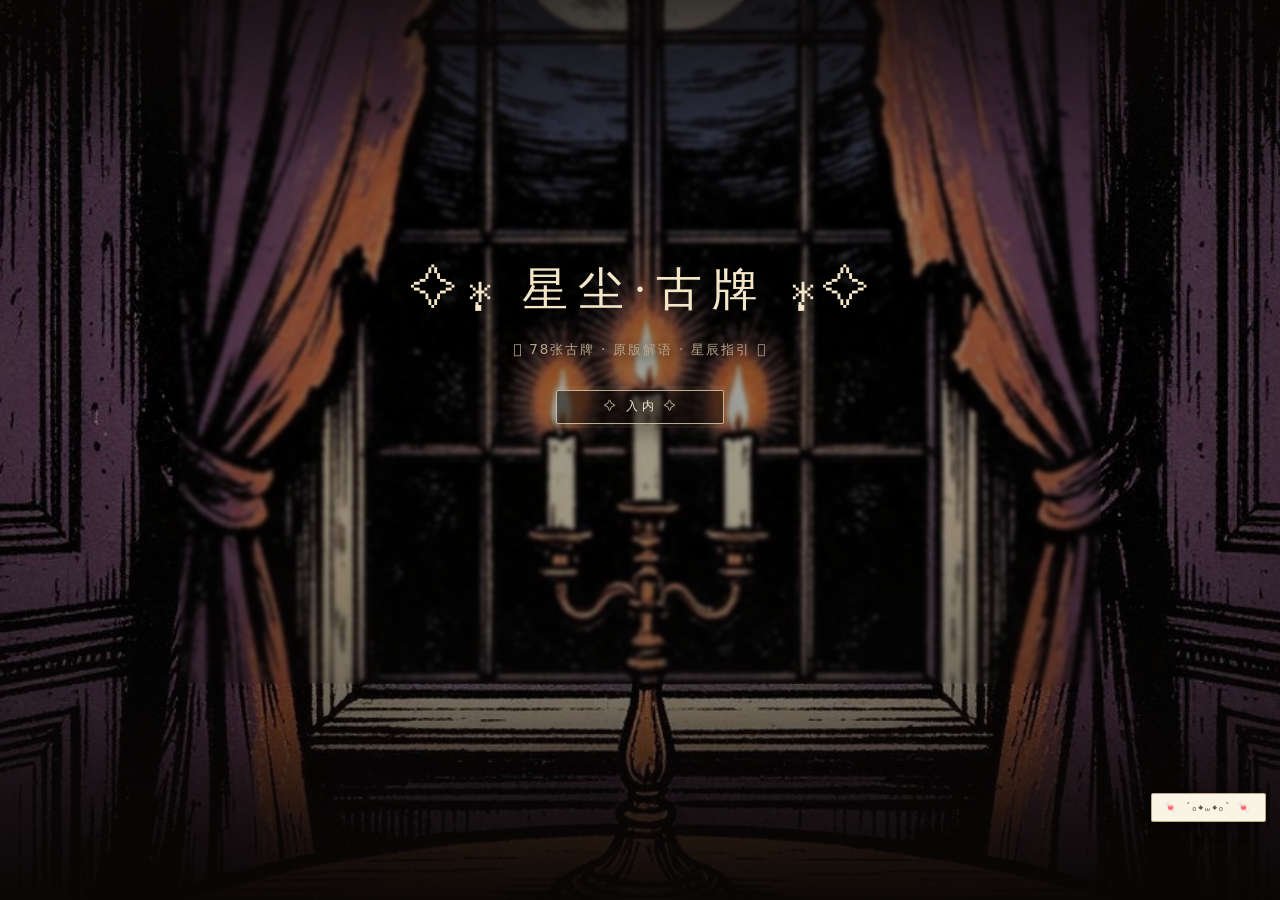
==== index.html @ ab289500 "上线：暗黑童话场景层（版画风定图）、羊皮纸面板、进门推镜；修复 bgm 阻断报错" ====
<!DOCTYPE html>
<html lang="zh-CN">
<head>
    <meta charset="UTF-8">
    <meta name="viewport" content="width=device-width, initial-scale=1.0, user-scalable=yes, viewport-fit=cover">
    <title>✦ 星尘·古牌 ✦ · 78张塔罗在线占卜</title>
    <meta name="description" content="星尘·古牌：78 张完整塔罗牌库，三牌、二牌抉择、五牌深入三种牌阵，正逆位详细解读，支持历史复盘与收藏。">
    <meta name="theme-color" content="#1a1612">
    <meta name="apple-mobile-web-app-capable" content="yes">
    <link rel="canonical" href="https://xyykx43.github.io/shiny-chainsaw/">
    <link rel="icon" href="./00.png" type="image/png">
    <link rel="apple-touch-icon" href="./00.png">
    <link rel="manifest" href="./manifest.json">
    <meta property="og:type" content="website">
    <meta property="og:site_name" content="星尘·古牌">
    <meta property="og:title" content="✦ 星尘·古牌 ✦ 78张塔罗在线占卜">
    <meta property="og:description" content="78 张完整塔罗牌库，三种牌阵，正逆位详细解读。一次抽牌，认真回答你心里的那个问题。">
    <meta property="og:image" content="https://xyykx43.github.io/shiny-chainsaw/00.png">
    <meta property="og:url" content="https://xyykx43.github.io/shiny-chainsaw/">
    <meta name="twitter:card" content="summary_large_image">
    <meta name="twitter:title" content="✦ 星尘·古牌 ✦ 78张塔罗在线占卜">
    <meta name="twitter:description" content="78 张完整塔罗牌库，三种牌阵，正逆位详细解读。">
    <meta name="twitter:image" content="https://xyykx43.github.io/shiny-chainsaw/00.png">
    <link rel="preload" as="image" href="./beibu.png">
    <style>
        /* ========== 完整样式（无删减） ========== */
        :root {
            --bg-page: #1a1612;
            --bg-card: #fdf8f0;
            --text-primary: #2e2a24;
            --text-secondary: #6f5f4e;
            --border-light: #e0d6c4;
            --accent-gold: #b8a78d;
            --accent-glow: #ecd8b4;
            --shadow: 0 8px 20px rgba(0,0,0,0.1);
            --overlay: rgba(0,0,0,0.75);
            --card-back: #2e2a24;
            --selected-glow: #ffcf4a;
        }
        body.dark {
            --bg-page: #0f0e0a;
            --bg-card: #1e1b15;
            --text-primary: #e9e2d0;
            --text-secondary: #b8a78d;
            --border-light: #3a322a;
            --accent-gold: #cbbf9a;
            --accent-glow: #ecd8b4;
            --shadow: 0 8px 20px rgba(0,0,0,0.6);
            --overlay: rgba(0,0,0,0.9);
            --card-back: #1f1b16;
        }
        * { margin: 0; padding: 0; box-sizing: border-box; }
        body {
            background: var(--bg-page);
            font-family: 'Georgia', 'Times New Roman', 'PingFang SC', 'Microsoft YaHei', serif;
            transition: background 0.4s, color 0.3s;
            min-height: 100vh;
            display: flex;
            justify-content: center;
            align-items: center;
            padding: 16px;
            color: var(--text-primary);
        }
        .tarot-wrapper { max-width: 1000px; width: 100%; margin: 0 auto; }
        .top-bar {
            display: flex;
            flex-direction: column;
            align-items: stretch;
            margin-bottom: 20px;
            gap: 8px;
        }
        .top-bar button, .top-bar select, .mode-switch { width: 100%; text-align: center; }
        button, .quick-tag, select, .enter-btn, .btn-draw, .mode-btn {
            background: rgba(0,0,0,0.25);
            border: 1px solid var(--accent-gold);
            color: var(--accent-glow);
            padding: 7px 14px;
            border-radius: 40px;
            font-size: 0.8rem;
            cursor: pointer;
            backdrop-filter: blur(6px);
            transition: transform 0.1s ease, background 0.2s;
            font-family: inherit;
            letter-spacing: 0.5px;
            white-space: nowrap;
            position: relative;
            overflow: hidden;
        }
        button:active, .quick-tag:active, .mode-btn:active, .select-card:active, .card-container:active { transform: scale(0.96); }
        button::after, .btn-draw::after, .mode-btn::after {
            content: '';
            position: absolute;
            top: 50%;
            left: 50%;
            width: 0;
            height: 0;
            border-radius: 50%;
            background: rgba(255,255,255,0.3);
            transform: translate(-50%, -50%);
            transition: width 0.3s, height 0.3s;
        }
        button:active::after, .btn-draw:active::after, .mode-btn:active::after { width: 200px; height: 200px; }
        .mode-group { display: flex; gap: 8px; margin-bottom: 8px; }
        .mode-btn { flex: 1; background: rgba(0,0,0,0.2); }
        .mode-btn.active { background: var(--accent-gold); color: #1a1612; border-color: var(--accent-gold); }

        .cover {
            background: #1e1914;
            border-radius: 48px;
            box-shadow: 0 20px 40px rgba(0,0,0,0.6), 0 0 0 1px rgba(236,216,180,0.2) inset, 0 0 0 2px rgba(0,0,0,0.2);
            padding: 12% 5%;
            text-align: center;
            cursor: pointer;
            transition: all 0.3s ease;
            backdrop-filter: blur(2px);
        }
        .cover h1 {
            font-size: clamp(1.8rem, 10vw, 3.2rem);
            letter-spacing: 0.06em;
            color: #ecd8b4;
            margin-bottom: 0.5em;
            text-shadow: 0 4px 12px rgba(0,0,0,0.4);
            font-weight: 400;
            word-break: keep-all;
            white-space: normal;
            line-height: 1.3;
        }
        .cover .star-line {
            font-size: clamp(0.9rem, 5vw, 1.4rem);
            letter-spacing: 0.5em;
            color: #cbbf9a;
            margin-bottom: 1.2rem;
            opacity: 0.9;
        }
        .cover p {
            font-size: clamp(0.8rem, 4vw, 1rem);
            color: #d9cba3;
            margin: 1rem 0 2rem 0;
            background: rgba(0,0,0,0.3);
            display: inline-block;
            padding: 0.4rem 1.2rem;
            border-radius: 60px;
            backdrop-filter: blur(4px);
            letter-spacing: 0.03em;
        }
        .enter-btn {
            background: rgba(236,216,180,0.12);
            border: 1px solid #ecd8b4;
            color: #f3e6c9;
            padding: 0.9rem 2rem;
            border-radius: 60px;
            cursor: pointer;
            font-size: clamp(1rem, 5vw, 1.2rem);
            letter-spacing: 0.1em;
            transition: all 0.2s;
            backdrop-filter: blur(8px);
            box-shadow: 0 2px 8px rgba(0,0,0,0.3);
            font-weight: 500;
            width: auto;
            min-width: 160px;
        }
        .enter-btn:active {
            transform: scale(0.96);
            background: rgba(236,216,180,0.3);
        }
        @media (max-width: 550px) {
            .cover { padding: 15% 6%; border-radius: 32px; }
            .cover h1 { letter-spacing: 0.04em; }
            .cover .star-line { letter-spacing: 0.3em; }
            .enter-btn { padding: 0.8rem 1.2rem; min-width: 130px; }
        }

        .divination-pane {
            background: var(--bg-card);
            border-radius: 28px;
            padding: 32px 24px 48px;
            opacity: 0;
            transform: translateY(20px);
            transition: opacity 0.7s ease, transform 0.6s ease;
            pointer-events: none;
            box-shadow: var(--shadow);
            display: none;
        }
        .divination-pane.active { display: block; opacity: 1; transform: translateY(0); pointer-events: auto; }
        .question-area {
            margin-bottom: 28px;
            background: rgba(0,0,0,0.02);
            padding: 14px 16px 18px;
            border-radius: 14px;
            border: 1px solid var(--border-light);
        }
        .input-wrapper { position: relative; display: flex; align-items: center; }
        .input-wrapper input {
            width: 100%;
            background: var(--bg-card);
            border: 1px solid var(--border-light);
            padding: 9px 36px 9px 14px;
            border-radius: 28px;
            color: var(--text-primary);
            font-family: inherit;
            font-size: 0.9rem;
        }
        .clear-input { position: absolute; right: 14px; cursor: pointer; color: var(--text-secondary); font-size: 1rem; }
        .quick-tag {
            background: none;
            border: 1px solid var(--border-light);
            padding: 5px 14px;
            border-radius: 30px;
            font-size: 0.8rem;
            cursor: pointer;
            color: var(--text-primary);
            display: inline-block;
            margin: 3px;
        }
        .btn-draw {
            background: none;
            border: 1px solid var(--accent-gold);
            padding: 9px 32px;
            border-radius: 40px;
            cursor: pointer;
            margin: 14px 0;
            font-size: 0.9rem;
            letter-spacing: 2px;
            color: var(--text-primary);
        }
        .spread-area, .revealed-area {
            display: flex;
            justify-content: center;
            gap: 20px;
            flex-wrap: wrap;
            margin: 20px 0;
        }
        .card-container {
            width: 150px;
            perspective: 1000px;
            cursor: pointer;
            transition: transform 0.1s;
        }
        .card-container:active { transform: scale(0.97); }
        .card-inner {
            position: relative;
            width: 100%;
            text-align: center;
            transition: transform 0.5s cubic-bezier(0.2, 0.9, 0.4, 1.1);
            transform-style: preserve-3d;
            border-radius: 16px;
            box-shadow: var(--shadow);
        }
        .card-container.flipped .card-inner { transform: rotateY(180deg); }
        .card-front, .card-back {
            position: relative;
            width: 100%;
            backface-visibility: hidden;
            border-radius: 16px;
            background: var(--bg-card);
            border: 1px solid var(--border-light);
            padding: 12px 8px;
            min-height: 220px;
            display: flex;
            flex-direction: column;
            align-items: center;
            justify-content: center;
        }
        .card-front { transform: rotateY(180deg); }
        .card-back {
            background: var(--card-back);
            display: flex;
            align-items: center;
            justify-content: center;
            position: absolute;
            top: 0;
            left: 0;
            width: 100%;
            height: 100%;
            padding: 0;
            overflow: hidden;
        }
        .card-back img {
            width: 100%;
            height: 100%;
            object-fit: cover;
            display: block;
        }
        .card-name { font-weight: bold; font-size: 1rem; margin-bottom: 6px; }
        .card-orient { font-size: 0.75rem; color: var(--text-secondary); margin-bottom: 8px; }
        .card-short { font-size: 0.8rem; line-height: 1.4; }
        .card-front img { width: 100px; height: auto; border-radius: 12px; margin-bottom: 8px; background: #f0e9df; }
        body.dark .card-front img { background: #2a251f; }
        .select-area {
            display: flex;
            justify-content: center;
            flex-wrap: wrap;
            gap: 16px;
            margin: 20px 0;
            max-height: 500px;
            overflow-y: auto;
            padding: 10px;
            background: rgba(0,0,0,0.03);
            border-radius: 28px;
        }
        .select-card {
            width: 100px;
            height: 140px;
            cursor: pointer;
            transition: transform 0.15s, box-shadow 0.15s;
            border-radius: 12px;
            background: var(--card-back);
            display: flex;
            align-items: center;
            justify-content: center;
            box-shadow: 0 2px 6px rgba(0,0,0,0.2);
            overflow: hidden;
        }
        .select-card img {
            width: 100%;
            height: 100%;
            object-fit: cover;
            display: block;
        }
        .select-card.selected {
            box-shadow: 0 0 0 3px var(--selected-glow), 0 0 0 6px rgba(255,207,74,0.3);
            transform: scale(0.96);
        }
        .select-card:active { transform: scale(0.94); }
        .select-card:hover { transform: translateY(-4px); }
        .card-result {
            width: 150px;
            background: var(--bg-card);
            border: 1px solid var(--border-light);
            border-radius: 16px;
            padding: 12px;
            text-align: center;
            box-shadow: var(--shadow);
            transition: transform 0.2s;
        }
        .card-result:hover { transform: translateY(-4px); }
        .card-result img { width: 100px; border-radius: 12px; margin-bottom: 8px; }
        .card-result .card-name { font-weight: bold; font-size: 1rem; }
        .card-result .card-orient { font-size: 0.8rem; color: var(--text-secondary); }
        .card-result .card-short { font-size: 0.8rem; margin-top: 6px; }
        .reading-block {
            border: 1px solid var(--border-light);
            border-radius: 20px;
            padding: 1.2rem 1.4rem;
            margin-top: 24px;
            background: rgba(0,0,0,0.02);
            backdrop-filter: blur(2px);
            box-shadow: 0 2px 6px rgba(0,0,0,0.05);
            line-height: 1.65;
            font-size: 0.9rem;
        }
        body.dark .reading-block { background: rgba(255,255,255,0.03); }
        .manual-panel {
            background: rgba(0,0,0,0.02);
            border: 1px dashed var(--border-light);
            border-radius: 12px;
            padding: 12px;
            margin: 12px 0;
            display: none;
        }
        .manual-panel.active { display: block; }
        .manual-panel input {
            width: 60px;
            padding: 6px;
            margin: 4px;
            border-radius: 8px;
            border: 1px solid var(--border-light);
            background: var(--bg-card);
            color: var(--text-primary);
            text-align: center;
        }
        .history-title { margin-top: 28px; font-size: 0.8rem; color: var(--text-secondary); }
        .backup-bar { display: flex; gap: 8px; justify-content: center; align-items: center; margin: 18px 0 6px; flex-wrap: wrap; }
        .history-search { width: 100%; background: var(--bg-card); border: 1px solid var(--border-light); border-radius: 20px; padding: 4px 12px; color: var(--text-primary); margin-bottom: 8px; }
        .history-list { list-style: none; margin-top: 10px; max-height: 200px; overflow-y: auto; }
        .history-list li { display: flex; justify-content: space-between; align-items: center; border-left: 2px solid var(--border-light); padding: 6px 10px; margin-bottom: 6px; cursor: pointer; font-size: 0.8rem; }
        .history-list li:hover { background: rgba(0,0,0,0.03); }
        .delete-history { background: none; border: none; color: #e67e22; cursor: pointer; font-size: 0.8rem; margin-left: 8px; }
        .favorites-panel {
            background: rgba(0,0,0,0.02);
            border-radius: 14px;
            padding: 14px;
            margin-top: 16px;
            border: 1px solid var(--border-light);
            display: none;
        }
        .favorites-panel.active { display: block; }
        .favorites-panel li { cursor: pointer; padding: 4px 0; font-size: 0.8rem; display: flex; justify-content: space-between; align-items: center; }
        .today-card {
            background: linear-gradient(135deg, var(--accent-gold), #cbbf9a);
            color: #1a1612;
            padding: 8px 16px;
            border-radius: 40px;
            text-align: center;
            margin-bottom: 20px;
            cursor: pointer;
            font-weight: bold;
        }
        .music-control {
            position: fixed;
            bottom: 20px;
            right: 20px;
            background: rgba(0,0,0,0.45);
            backdrop-filter: blur(10px);
            border-radius: 40px;
            padding: 6px 16px;
            color: #f2e3c9;
            cursor: pointer;
            z-index: 200;
            font-size: 0.75rem;
        }
        .toast-msg {
            position: fixed;
            top: 80px;
            left: 50%;
            transform: translateX(-50%);
            background: rgba(0,0,0,0.7);
            color: #ffefcf;
            padding: 6px 16px;
            border-radius: 40px;
            font-size: 0.8rem;
            opacity: 0;
            transition: opacity 0.25s;
            pointer-events: none;
            z-index: 300;
        }
        .modal {
            position: fixed;
            top: 0;
            left: 0;
            width: 100%;
            height: 100%;
            background: var(--overlay);
            backdrop-filter: blur(6px);
            display: flex;
            align-items: center;
            justify-content: center;
            z-index: 1000;
            visibility: hidden;
            opacity: 0;
            transition: 0.25s;
        }
        .modal.active { visibility: visible; opacity: 1; }
        .modal-content {
            background: var(--bg-card);
            max-width: 450px;
            width: 90%;
            padding: 28px;
            border-radius: 24px;
            text-align: left;
            color: var(--text-primary);
            line-height: 1.8;
            font-size: 0.9rem;
            max-height: 80vh;
            overflow-y: auto;
        }
        .modal-content button {
            margin-top: 16px;
            background: none;
            border: 1px solid var(--accent-gold);
            color: var(--text-primary);
            padding: 6px 20px;
            border-radius: 30px;
            cursor: pointer;
            width: 100%;
        }
        .footer-disclaimer {
            font-size: 0.7rem;
            text-align: center;
            margin-top: 32px;
            color: var(--text-secondary);
        }
        .share-card-container {
            position: fixed;
            top: -9999px;
            left: -9999px;
            width: 560px;
            background: #fdf8f0;
            border-radius: 28px;
            box-shadow: 0 20px 30px rgba(0,0,0,0.2);
            font-family: 'Georgia', 'Times New Roman', 'PingFang SC', 'Microsoft YaHei', serif;
            z-index: -1;
            opacity: 0;
            visibility: hidden;
        }
        .share-card-inner {
            padding: 28px 28px;
            background: #fdf8f0;
            color: #2e2a24;
        }
        .share-title { text-align: center; border-bottom: 1px solid #e0d6c4; padding-bottom: 12px; margin-bottom: 20px; }
        .share-title h2 { color: #b8a070; font-size: 26px; margin: 0; }
        .share-spread-name { font-size: 14px; color: #8b7a66; margin-top: 4px; }
        .share-question {
            background: #f3ede3;
            border-radius: 20px;
            padding: 12px 16px;
            margin-bottom: 24px;
            text-align: center;
            font-weight: bold;
            font-size: 15px;
            color: #2e2a24;
        }
        .share-card-item { margin-bottom: 20px; border-left: 4px solid #b8a78d; padding-left: 14px; }
        .share-card-position { font-weight: bold; font-size: 16px; margin-bottom: 6px; color: #2e2a24; }
        .share-card-meaning { font-size: 13px; line-height: 1.5; color: #2e2a24; }
        .share-interpretation {
            background: #e8e0d2;
            border-radius: 20px;
            padding: 18px;
            margin-top: 16px;
            font-size: 13px;
            line-height: 1.6;
            color: #2e2a24;
        }
        .share-footer { text-align: center; font-size: 10px; color: #b8a78d; margin-top: 20px; }
        .candy-donate-btn {
            position: fixed;
            bottom: 90px;
            right: 20px;
            background: #f7b731;
            border-radius: 40px;
            padding: 8px 16px;
            font-size: 14px;
            font-weight: bold;
            color: #2e2a24;
            cursor: pointer;
            box-shadow: 0 4px 12px rgba(0,0,0,0.2);
            transition: transform 0.2s, background 0.2s;
            z-index: 999;
            display: flex;
            align-items: center;
            gap: 6px;
            font-family: inherit;
            backdrop-filter: none;
            border: none;
        }
        .candy-donate-btn:hover { transform: scale(1.05); background: #ffcf4a; }
        .candy-donate-btn:active { transform: scale(0.96); }
        .donate-modal {
            display: none;
            position: fixed;
            z-index: 1001;
            left: 0;
            top: 0;
            width: 100%;
            height: 100%;
            background-color: rgba(0,0,0,0.7);
            align-items: center;
            justify-content: center;
        }
        .donate-modal-content {
            background-color: var(--bg-card);
            border-radius: 28px;
            max-width: 340px;
            width: 90%;
            padding: 24px 20px;
            text-align: center;
            position: relative;
            box-shadow: 0 20px 30px rgba(0,0,0,0.3);
            font-family: inherit;
        }
        .donate-close {
            position: absolute;
            top: 12px;
            right: 18px;
            font-size: 28px;
            cursor: pointer;
            color: var(--text-secondary);
        }
        .donate-close:hover { color: var(--text-primary); }
        .donate-modal-content h3 { font-size: 1.4rem; margin-bottom: 8px; color: var(--text-primary); }
        .donate-modal-content p { font-size: 0.85rem; color: var(--text-secondary); margin-bottom: 16px; }
        .donate-qrcodes { display: flex; flex-direction: column; gap: 20px; align-items: center; }
        .donate-qrcode-item { text-align: center; }
        .donate-qrcode-item img { width: 160px; height: 160px; border-radius: 16px; border: 1px solid var(--border-light); background: white; padding: 8px; }
        .donate-qrcode-item span { display: block; margin-top: 6px; font-size: 12px; color: var(--text-secondary); }
        @media (max-width: 550px) {
            .candy-donate-btn { bottom: 80px; right: 16px; padding: 6px 12px; font-size: 12px; }
            .donate-qrcode-item img { width: 140px; height: 140px; }
            .card-container { width: 110px; }
            .card-front img { width: 80px; }
            .select-card { width: 70px; height: 100px; }
            .card-result { width: 110px; }
            .card-result img { width: 70px; }
        }

        .guestbook-buttons {
            margin: 30px 0 20px;
            text-align: center;
            display: flex;
            gap: 16px;
            justify-content: center;
            flex-wrap: wrap;
        }
        .guestbook-btn {
            background: rgba(0,0,0,0.25);
            border: 1px solid var(--accent-gold);
            color: var(--accent-glow);
            padding: 10px 24px;
            border-radius: 60px;
            font-size: 0.9rem;
            cursor: pointer;
            backdrop-filter: blur(6px);
            transition: transform 0.1s ease, background 0.2s;
            font-family: inherit;
            letter-spacing: 1px;
            text-decoration: none;
            display: inline-flex;
            align-items: center;
            gap: 8px;
        }
        .guestbook-btn:active { transform: scale(0.96); }
        .guestbook-note {
            text-align: center;
            font-size: 0.8rem;
            color: var(--text-secondary);
            margin: 10px 0;
        }

        .changelog-panel {
            margin: 20px 0 10px;
            border: 1px solid var(--border-light);
            border-radius: 20px;
            background: rgba(0,0,0,0.02);
            overflow: hidden;
        }
        .changelog-header {
            padding: 12px 18px;
            cursor: pointer;
            display: flex;
            justify-content: space-between;
            align-items: center;
            font-weight: bold;
            color: var(--accent-gold);
            background: rgba(0,0,0,0.03);
            transition: background 0.2s;
        }
        .changelog-header:hover { background: rgba(0,0,0,0.06); }
        .changelog-icon { font-size: 1.2rem; }
        .changelog-content {
            max-height: 0;
            overflow: hidden;
            transition: max-height 0.3s ease-out;
            padding: 0 18px;
            background: rgba(0,0,0,0.01);
        }
        .changelog-content.open {
            max-height: 500px;
            padding: 12px 18px 18px;
            overflow-y: auto;
        }
        .changelog-content p { margin: 8px 0; font-size: 0.75rem; }
        .changelog-content ul { margin: 6px 0 6px 20px; font-size: 0.8rem; }
        .contact-links a { color: var(--accent-gold); text-decoration: none; margin-right: 16px; }
        .version-badge { font-size: 0.65rem; background: var(--accent-gold); color: #1a1612; padding: 2px 8px; border-radius: 20px; margin-left: 8px; }
@font-face{font-family:"Xingchen Serif";src:url("./assets/fonts/noto-serif-sc-subset.woff2") format("woff2");font-display:swap}
/* ============================================================
   星尘·古牌 v4 · 叙事插画皮肤
   只覆盖视觉，不改布局骨架与任何 id / JS 钩子
   ============================================================ */

/* ---------- 1. 设计令牌 ---------- */
:root {
    color-scheme: light dark;
    --font-serif: "Songti SC", "Noto Serif SC", "Source Han Serif SC", "Noto Serif CJK SC", Georgia, "PingFang SC", serif;

    /* 日间：羊皮纸 */
    --bg-page: #E3D7BE;
    --bg-card: #FAF4E4;
    --text-primary: #2B2118;
    --text-secondary: #6A5842;
    --border-light: rgba(120, 90, 48, 0.26);
    --accent-gold: #8A6A34;
    --accent-glow: #4A3826;
    --shadow: 0 16px 34px -18px rgba(60, 42, 16, 0.55);
    --overlay: rgba(30, 22, 12, 0.62);
    --card-back: #33281C;
    --selected-glow: #B8862F;

    --ink-line: rgba(120, 90, 48, 0.5);
    --paper-hi: rgba(255, 252, 240, 0.9);
    --grain-opacity: 0.05;
    --mode-on-bg: #6E5222;
    --mode-on-fg: #FAF4E4;
    --glow-a: rgba(214, 176, 110, 0.34);
    --glow-b: rgba(60, 42, 20, 0.18);
}

body.dark {
    --bg-page: #0B0910;
    --bg-card: #15121A;
    --text-primary: #E9DFC7;
    --text-secondary: #AD9F84;
    --border-light: rgba(200, 165, 103, 0.24);
    --accent-gold: #C8A567;
    --accent-glow: #F0DFB8;
    --shadow: 0 20px 44px -20px rgba(0, 0, 0, 0.85);
    --overlay: rgba(4, 3, 6, 0.78);
    --card-back: #1B1720;
    --selected-glow: #E8C87E;

    --ink-line: rgba(200, 165, 103, 0.42);
    --paper-hi: rgba(255, 250, 235, 0.05);
    --grain-opacity: 0.035;
    --mode-on-bg: #C8A567;
    --mode-on-fg: #14100C;
    --glow-a: rgba(170, 138, 220, 0.30);
    --glow-b: rgba(0, 0, 0, 0.55);
}

/* ---------- 2. 底：星野 + 纸纹 + 暗角 ---------- */
body {
    font-family: var(--font-serif);
    padding: calc(18px + env(safe-area-inset-top)) 14px calc(28px + env(safe-area-inset-bottom));
    background-color: var(--bg-page);
    background-image:
        radial-gradient(120% 70% at 50% -10%, var(--glow-a), transparent 62%),
        radial-gradient(90% 60% at 50% 108%, var(--glow-b), transparent 70%);
    background-attachment: fixed;
    -webkit-font-smoothing: antialiased;
    text-rendering: optimizeLegibility;
}

/* 星野 */
body::before {
    content: "";
    position: fixed;
    inset: 0;
    z-index: 0;
    pointer-events: none;
    opacity: 0.5;
    background-image: url("data:image/svg+xml,%3Csvg xmlns='http://www.w3.org/2000/svg' width='320' height='320'%3E%3Cg fill='%23E8D9B4'%3E%3Ccircle cx='24' cy='38' r='1.1' opacity='.85'/%3E%3Ccircle cx='96' cy='18' r='.7' opacity='.5'/%3E%3Ccircle cx='150' cy='72' r='1.3' opacity='.75'/%3E%3Ccircle cx='210' cy='34' r='.6' opacity='.4'/%3E%3Ccircle cx='268' cy='96' r='1' opacity='.65'/%3E%3Ccircle cx='42' cy='130' r='.8' opacity='.45'/%3E%3Ccircle cx='112' cy='188' r='1.2' opacity='.7'/%3E%3Ccircle cx='196' cy='160' r='.6' opacity='.35'/%3E%3Ccircle cx='252' cy='220' r='.9' opacity='.55'/%3E%3Ccircle cx='300' cy='168' r='.7' opacity='.45'/%3E%3Ccircle cx='66' cy='252' r='1.1' opacity='.6'/%3E%3Ccircle cx='140' cy='300' r='.7' opacity='.4'/%3E%3Ccircle cx='228' cy='284' r='1' opacity='.55'/%3E%3Ccircle cx='286' cy='300' r='.6' opacity='.35'/%3E%3Ccircle cx='18' cy='310' r='.9' opacity='.5'/%3E%3C/g%3E%3C/svg%3E");
    background-size: 320px 320px;
}
body.dark::before { opacity: 0.85; }

/* 纸纹 + 暗角 */
body::after {
    content: "";
    position: fixed;
    inset: 0;
    z-index: 0;
    pointer-events: none;
    opacity: 1;
    background-image:
        url("data:image/svg+xml,%3Csvg xmlns='http://www.w3.org/2000/svg' width='180' height='180'%3E%3Cfilter id='n'%3E%3CfeTurbulence type='fractalNoise' baseFrequency='.9' numOctaves='3'/%3E%3C/filter%3E%3Crect width='180' height='180' filter='url(%23n)' opacity='.5'/%3E%3C/svg%3E"),
        radial-gradient(115% 85% at 50% 45%, transparent 52%, rgba(0, 0, 0, 0.34) 100%);
    mix-blend-mode: multiply;
    opacity: var(--grain-opacity);
}

.tarot-wrapper { position: relative; z-index: 2; }
.divination-pane, .cover { position: relative; z-index: 2; }

/* ---------- 3. 封面：星夜插图牌 ---------- */
.cover {
    background:
        radial-gradient(120% 80% at 50% 8%, rgba(96, 78, 140, 0.5), transparent 60%),
        radial-gradient(90% 60% at 50% 100%, rgba(120, 82, 46, 0.42), transparent 66%),
        linear-gradient(168deg, #241C2C 0%, #191320 52%, #120D16 100%);
    border: none;
    border-radius: 6px;
    box-shadow:
        0 0 0 1px rgba(200, 165, 103, 0.55),
        0 0 0 7px #14101A,
        0 0 0 8px rgba(200, 165, 103, 0.28),
        0 34px 60px -30px #000,
        inset 0 0 90px rgba(0, 0, 0, 0.72);
    padding: 0;
    overflow: hidden;
    isolation: isolate;
    display: flex;
    flex-direction: column;
    min-height: min(74vh, 620px);
}

.cover-art {
    position: absolute;
    inset: 0;
    z-index: 0;
    display: block;
}
.cover-art svg { display: block; width: 100%; height: 100%; }

.cover-body {
    position: relative;
    z-index: 2;
    margin-top: auto;
    padding: 0 26px calc(34px + env(safe-area-inset-bottom));
    text-align: center;
    background: linear-gradient(180deg, transparent, rgba(10, 8, 14, 0.72) 46%, rgba(8, 6, 12, 0.92));
    padding-top: 90px;
}

.cover-kicker {
    font-size: 0.66rem;
    letter-spacing: 0.52em;
    text-indent: 0.52em;
    color: rgba(232, 217, 180, 0.72);
    margin-bottom: 14px;
}

.cover h1 {
    font-size: clamp(2rem, 9.5vw, 2.9rem);
    font-weight: 500;
    letter-spacing: 0.22em;
    text-indent: 0.22em;
    color: #F4E7C8;
    margin: 0 0 16px;
    text-shadow: 0 2px 22px rgba(214, 176, 110, 0.45);
}

.cover-rule {
    width: 86px;
    height: 1px;
    margin: 0 auto 18px;
    background: linear-gradient(90deg, transparent, rgba(200, 165, 103, 0.9), transparent);
    position: relative;
}
.cover-rule::after {
    content: "";
    position: absolute;
    left: 50%;
    top: -3px;
    width: 7px;
    height: 7px;
    transform: translateX(-50%) rotate(45deg);
    background: #D9BD8C;
    box-shadow: 0 0 10px rgba(217, 189, 140, 0.9);
}

.cover p {
    background: none;
    border: none;
    padding: 0;
    margin: 0 0 26px;
    font-size: 0.84rem;
    letter-spacing: 0.14em;
    line-height: 2;
    color: rgba(226, 211, 178, 0.86);
    display: block;
    white-space: normal;
}

.cover .star-line { display: none; }

.enter-btn {
    background: linear-gradient(180deg, rgba(214, 176, 110, 0.22), rgba(214, 176, 110, 0.06));
    border: 1px solid rgba(217, 189, 140, 0.8);
    color: #F6EAD0;
    font-family: var(--font-serif);
    font-size: 0.92rem;
    letter-spacing: 0.34em;
    text-indent: 0.34em;
    padding: 0.78rem 2.1rem;
    min-width: 168px;
    border-radius: 2px;
    box-shadow: 0 0 0 4px rgba(217, 189, 140, 0.08), 0 10px 26px -12px #000;
}
.enter-btn:active { background: rgba(217, 189, 140, 0.3); transform: scale(0.985); }

@media (max-width: 550px) {
    .cover { padding: 0; border-radius: 4px; min-height: min(78vh, 640px); }
    .cover-body { padding: 0 20px calc(26px + env(safe-area-inset-bottom)); padding-top: 76px; }
    .cover h1 { letter-spacing: 0.18em; text-indent: 0.18em; }
}

/* ---------- 4. 主册：羊皮纸页 ---------- */
.divination-pane {
    background:
        linear-gradient(180deg, var(--paper-hi), transparent 220px),
        var(--bg-card);
    border-radius: 4px;
    border: 1px solid var(--border-light);
    box-shadow:
        0 0 0 4px var(--bg-card),
        0 0 0 5px var(--ink-line),
        var(--shadow);
    padding: 30px 22px calc(46px + env(safe-area-inset-bottom));
}

/* 章节细规则 + 菱形 */
.rule-title {
    display: flex;
    align-items: center;
    gap: 12px;
    font-size: 0.72rem;
    letter-spacing: 0.4em;
    text-indent: 0.4em;
    color: var(--accent-gold);
    text-transform: none;
}
.rule-title::before,
.rule-title::after {
    content: "";
    flex: 1;
    height: 1px;
    background: linear-gradient(90deg, transparent, var(--ink-line), transparent);
}

.section-orn {
    text-align: center;
    color: var(--accent-gold);
    opacity: 0.55;
    font-size: 0.8rem;
    letter-spacing: 0.9em;
    text-indent: 0.9em;
    margin: 26px 0 4px;
}

/* ---------- 5. 按钮：描金签条，去掉表单感 ---------- */
.top-bar {
    flex-direction: row;
    flex-wrap: wrap;
    gap: 7px;
    margin-bottom: 22px;
}
.top-bar button, .top-bar select {
    width: auto;
    flex: 1 1 calc(50% - 7px);
    min-width: 0;
}
.top-bar select { flex: 1 1 100%; }

button, .quick-tag, select, .enter-btn, .btn-draw, .mode-btn, .guestbook-btn {
    font-family: var(--font-serif);
    background: linear-gradient(180deg, rgba(255, 255, 255, 0.06), rgba(0, 0, 0, 0.04));
    border: 1px solid var(--border-light);
    color: var(--text-primary);
    border-radius: 2px;
    font-size: 0.74rem;
    letter-spacing: 0.12em;
    padding: 8px 10px;
    backdrop-filter: none;
    overflow: visible;
}
body.dark button, body.dark .quick-tag, body.dark select, body.dark .btn-draw, body.dark .mode-btn {
    background: linear-gradient(180deg, rgba(255, 255, 255, 0.05), rgba(0, 0, 0, 0.22));
}
button::after, .btn-draw::after, .mode-btn::after { display: none; }

button:hover, .quick-tag:hover, .btn-draw:hover, .guestbook-btn:hover {
    border-color: var(--accent-gold);
    color: var(--accent-gold);
}

.mode-group { gap: 10px; margin-bottom: 14px; }
.mode-btn { flex: 1; background: none; }
.mode-btn.active {
    background: var(--mode-on-bg);
    color: var(--mode-on-fg);
    border-color: var(--accent-gold);
    letter-spacing: 0.2em;
    text-indent: 0.2em;
}

.question-area {
    background: none;
    border: none;
    border-top: 1px solid var(--ink-line);
    border-radius: 0;
    padding: 20px 0 6px;
    margin-bottom: 20px;
}
.question-area label {
    display: block;
    font-size: 0.72rem !important;
    letter-spacing: 0.3em;
    color: var(--text-secondary);
    margin-bottom: 12px;
    text-align: center;
}

.input-wrapper input {
    background: transparent;
    border: none;
    border-bottom: 1px solid var(--ink-line);
    border-radius: 0;
    padding: 10px 34px 10px 2px;
    font-size: 0.95rem;
    letter-spacing: 0.06em;
    color: var(--text-primary);
    text-align: center;
}
.input-wrapper input::placeholder { color: var(--text-secondary); opacity: 0.72; letter-spacing: 0.08em; }
.input-wrapper input:focus { outline: none; border-bottom-color: var(--accent-gold); }
.clear-input { right: 6px; color: var(--text-secondary); }

.quick-tag {
    background: none;
    border: 1px solid var(--border-light);
    border-radius: 2px;
    font-size: 0.7rem;
    letter-spacing: 0.14em;
    padding: 5px 11px;
    margin: 4px 3px;
    color: var(--text-secondary);
}

.btn-draw {
    background: linear-gradient(180deg, rgba(200, 165, 103, 0.2), rgba(200, 165, 103, 0.04));
    border: 1px solid var(--accent-gold);
    border-radius: 2px;
    font-size: 0.82rem;
    letter-spacing: 0.3em;
    text-indent: 0.3em;
    padding: 10px 26px;
    color: var(--accent-gold);
}
.btn-draw:hover { background: rgba(200, 165, 103, 0.16); }

/* ---------- 6. 牌 ---------- */
.card-inner { box-shadow: none; }
.card-container { filter: drop-shadow(0 14px 18px rgba(0, 0, 0, 0.34)); }
.card-front, .card-back {
    background: var(--bg-card);
    border: 1px solid var(--ink-line);
    border-radius: 3px;
    box-shadow: inset 0 0 0 4px var(--bg-card), inset 0 0 0 5px var(--ink-line);
    padding: 16px 10px;
}
.card-front img { border-radius: 1px; border: 1px solid var(--ink-line); padding: 3px; background: var(--bg-card); }
.card-back { padding: 0; overflow: hidden; }
.card-back img { opacity: 0.96; }
.card-container.flipped .card-front { background: linear-gradient(180deg, var(--paper-hi), transparent 60%), var(--bg-card); }
.card-name { font-weight: 500; letter-spacing: 0.1em; font-size: 0.95rem; }
.card-orient { font-size: 0.68rem; letter-spacing: 0.18em; color: var(--accent-gold); }

.select-area { background: none; border: 1px solid var(--border-light); border-radius: 3px; padding: 14px 10px; }
.select-card { border: 1px solid var(--ink-line); border-radius: 2px; padding: 2px; background: var(--bg-card); }
.select-card.selected { box-shadow: 0 0 0 2px var(--selected-glow), 0 0 18px -4px var(--selected-glow); }

.card-result {
    background: var(--bg-card);
    border: 1px solid var(--ink-line);
    border-radius: 3px;
    box-shadow: inset 0 0 0 3px var(--bg-card), inset 0 0 0 4px var(--border-light);
}
.card-result img { border-radius: 1px; border: 1px solid var(--border-light); }

/* ---------- 7. 解读：书页 ---------- */
.reading-block {
    background: linear-gradient(180deg, var(--paper-hi), transparent 70%), var(--bg-card);
    border: 1px solid var(--border-light);
    border-radius: 3px;
    padding: 36px 22px 28px;
    line-height: 1.95;
    font-size: 0.92rem;
    letter-spacing: 0.02em;
    box-shadow: inset 0 0 0 5px var(--bg-card), inset 0 0 0 6px var(--ink-line);
    position: relative;
}
.reading-block::before {
    content: "";
    position: absolute;
    top: 17px;
    left: 50%;
    transform: translateX(-50%);
    width: 54px;
    height: 1px;
    background: var(--ink-line);
}

/* ---------- 8. 面板：更新日志 / 收藏 / 手选 / 今日 ---------- */
.today-card {
    background: none;
    border-top: 1px solid var(--ink-line);
    border-bottom: 1px solid var(--ink-line);
    border-radius: 0;
    color: var(--accent-gold);
    font-weight: 400;
    font-size: 0.8rem;
    letter-spacing: 0.14em;
    padding: 12px 8px;
    line-height: 1.8;
}
.today-card br + span { color: var(--text-secondary); }

.changelog-panel, .favorites-panel, .manual-panel {
    background: linear-gradient(180deg, var(--paper-hi), transparent 70%), var(--bg-card);
    border: 1px solid var(--border-light);
    border-radius: 3px;
    box-shadow: inset 0 0 0 4px var(--bg-card), inset 0 0 0 5px var(--ink-line);
}
.manual-panel { border-style: solid; }
.changelog-header {
    background: none;
    border-bottom: 1px solid var(--border-light);
    color: var(--accent-gold);
    font-weight: 400;
    letter-spacing: 0.12em;
    font-size: 0.78rem;
}
.changelog-content { background: none; }
.changelog-content p, .changelog-content ul { font-size: 0.78rem; line-height: 1.85; color: var(--text-secondary); }
.changelog-content li { margin-bottom: 6px; }
.changelog-content strong { color: var(--text-primary); font-weight: 500; }

.history-title {
    margin-top: 30px;
    display: flex;
    flex-wrap: wrap;
    gap: 10px;
    align-items: center;
    color: var(--accent-gold);
}
.history-title .rule-title { flex: 1 1 100%; }
.history-search {
    background: transparent;
    border: none;
    border-bottom: 1px solid var(--ink-line);
    border-radius: 0;
    padding: 7px 2px;
    font-family: var(--font-serif);
    font-size: 0.8rem;
    letter-spacing: 0.08em;
    color: var(--text-primary);
}
.history-search:focus { outline: none; border-bottom-color: var(--accent-gold); }

.history-list li {
    border-left: 1px solid var(--ink-line);
    border-bottom: 1px solid transparent;
    padding: 9px 12px;
    font-size: 0.8rem;
    letter-spacing: 0.02em;
    transition: background 0.2s, border-color 0.2s;
}
.history-list li:hover { background: rgba(120, 90, 48, 0.07); border-bottom-color: var(--border-light); }
body.dark .history-list li:hover { background: rgba(200, 165, 103, 0.07); }
.delete-history { background: none; border: none; color: #B4553C; font-size: 0.78rem; }
body.dark .delete-history { color: #D9775C; }

.favorites-panel strong { font-weight: 400; letter-spacing: 0.2em; color: var(--accent-gold); font-size: 0.8rem; }
.favorites-panel li { border-bottom: 1px solid var(--border-light); padding: 8px 2px; }
.favorite-note { color: var(--text-secondary); font-size: 0.74rem; }

.backup-bar .quick-tag { font-size: 0.7rem; color: var(--text-secondary); }

/* ---------- 9. 留言 / 页脚 ---------- */
.guestbook-buttons { margin: 32px 0 14px; gap: 12px; }
.guestbook-btn {
    border-radius: 2px;
    letter-spacing: 0.16em;
    font-size: 0.78rem;
    padding: 9px 18px;
    color: var(--text-primary);
}
.guestbook-note { font-size: 0.72rem; line-height: 1.9; letter-spacing: 0.04em; color: var(--text-secondary); }
.footer-disclaimer {
    font-size: 0.66rem;
    letter-spacing: 0.22em;
    line-height: 2;
    color: var(--text-secondary);
    opacity: 0.85;
    border-top: 1px solid var(--border-light);
    padding-top: 18px;
    margin-top: 36px;
}

/* ---------- 10. 弹窗 / 提示 / 打赏 ---------- */
.toast-msg {
    background: var(--bg-card);
    color: var(--text-primary);
    border: 1px solid var(--accent-gold);
    border-radius: 2px;
    letter-spacing: 0.14em;
    font-size: 0.76rem;
    padding: 9px 20px;
    box-shadow: var(--shadow);
    top: calc(24px + env(safe-area-inset-top));
}

.modal { backdrop-filter: blur(8px) saturate(0.8); }
.modal-content {
    background: linear-gradient(180deg, var(--paper-hi), transparent 70%), var(--bg-card);
    border: 1px solid var(--ink-line);
    border-radius: 3px;
    box-shadow: inset 0 0 0 5px var(--bg-card), inset 0 0 0 6px var(--border-light), 0 30px 60px -24px #000;
    padding: 30px 24px;
    line-height: 1.9;
    font-size: 0.9rem;
    overscroll-behavior: contain;
    -webkit-overflow-scrolling: touch;
}
.modal-content button {
    background: none;
    border: 1px solid var(--ink-line);
    border-radius: 2px;
    letter-spacing: 0.2em;
    padding: 9px 18px;
    color: var(--text-primary);
}
.modal-content strong { color: var(--accent-gold); font-weight: 500; letter-spacing: 0.08em; }

body.modal-open { overflow: hidden; }

.candy-donate-btn {
    background: var(--bg-card);
    border: 1px solid var(--ink-line);
    border-radius: 2px;
    color: var(--text-secondary);
    font-family: var(--font-serif);
    font-size: 0.68rem;
    letter-spacing: 0.16em;
    padding: 7px 12px;
    font-weight: 400;
    box-shadow: 0 8px 20px -10px #000;
    bottom: calc(78px + env(safe-area-inset-bottom));
    right: 14px;
}
.candy-donate-btn:hover { background: var(--bg-card); color: var(--accent-gold); transform: none; border-color: var(--accent-gold); }

.donate-modal { background: var(--overlay); backdrop-filter: blur(6px); }
.donate-modal-content {
    background: linear-gradient(180deg, var(--paper-hi), transparent 70%), var(--bg-card);
    border: 1px solid var(--ink-line);
    border-radius: 3px;
    box-shadow: inset 0 0 0 5px var(--bg-card), inset 0 0 0 6px var(--border-light), 0 30px 60px -24px #000;
    padding: 28px 22px;
}
.donate-modal-content h3 { font-weight: 500; letter-spacing: 0.16em; font-size: 1rem; color: var(--accent-gold); }
.donate-modal-content p { letter-spacing: 0.04em; line-height: 1.8; }
.donate-qrcode-item img { border-radius: 2px; border: 1px solid var(--ink-line); padding: 6px; }
.donate-close { color: var(--text-secondary); }

/* ---------- 11. 细节 ---------- */
::selection { background: rgba(200, 165, 103, 0.32); }
.history-list::-webkit-scrollbar, .select-area::-webkit-scrollbar,
.modal-content::-webkit-scrollbar, .changelog-content.open::-webkit-scrollbar { width: 3px; }
.history-list::-webkit-scrollbar-thumb, .select-area::-webkit-scrollbar-thumb,
.modal-content::-webkit-scrollbar-thumb, .changelog-content.open::-webkit-scrollbar-thumb {
    background: var(--ink-line);
    border-radius: 3px;
}

@media (prefers-reduced-motion: reduce) {
    *, *::before, *::after { transition-duration: 0.01ms !important; animation-duration: 0.01ms !important; }
}

@media (max-width: 550px) {
    .divination-pane { padding: 22px 16px calc(40px + env(safe-area-inset-bottom)); }
    button, .quick-tag, select, .btn-draw, .mode-btn { font-size: 0.7rem; letter-spacing: 0.08em; }
    .reading-block { padding: 22px 16px; }
    .card-container { width: 108px; }
    .card-front img { width: 76px; }
}

        /* ===== v6 场景层 ===== */
        .scene-bg{position:fixed;inset:-8%;z-index:0;pointer-events:none;
          background:url("./assets/scene/keyart/room.jpg") center/cover no-repeat;
          filter:brightness(.62) saturate(.9) contrast(1.05);
          transform:scale(1.02);transition:transform 7s cubic-bezier(.2,.7,.3,1),filter 4s ease}
        body.entered .scene-bg{transform:scale(1.10);filter:brightness(.72) saturate(.95) contrast(1.05)}
        .scene-veil{position:fixed;inset:0;z-index:0;pointer-events:none;
          background:radial-gradient(115% 72% at 50% 40%,transparent 30%,rgba(8,5,4,.86) 100%),
                     linear-gradient(180deg,rgba(8,5,4,.55),transparent 18%,transparent 78%,rgba(8,5,4,.9))}
        .scene-grain{position:fixed;inset:0;z-index:0;pointer-events:none;opacity:.12;mix-blend-mode:overlay;
          background-image:url("data:image/svg+xml,%3Csvg xmlns='http://www.w3.org/2000/svg' width='120' height='120'%3E%3Cfilter id='n'%3E%3CfeTurbulence type='fractalNoise' baseFrequency='.8' numOctaves='2'/%3E%3C/filter%3E%3Crect width='120' height='120' filter='url(%23n)'/%3E%3C/svg%3E")}
        .tarot-wrapper,.divination-pane,.cover{position:relative;z-index:2}
        body{background:#070504}
        /* 封面改为透空，让场景透出来 */
        .cover{background:none;border:none;box-shadow:none;min-height:76vh;
          display:flex;flex-direction:column;align-items:center;justify-content:center;padding:8vh 6%}
        .cover h1{color:#f4e7c8;text-shadow:0 3px 26px rgba(0,0,0,.95),0 0 60px rgba(0,0,0,.7)}
        .cover p{background:none;padding:0;color:rgba(240,226,196,.82);text-shadow:0 2px 14px rgba(0,0,0,.9)}
        .cover .star-line{opacity:.5}
        .enter-btn{backdrop-filter:blur(2px);background:rgba(20,12,8,.55);
          border:1px solid rgba(240,226,196,.75);color:#f6ead0;
          text-shadow:0 2px 14px rgba(0,0,0,.95);letter-spacing:.3em;text-indent:.3em}
        /* 装饰符号缺字：这两处交给系统字体做回退 */
        .cover p,.candy-donate-btn,.intro p{font-family:system-ui,"Noto Color Emoji","Noto Emoji",sans-serif}
        /* 主面板做成浮起的纸页 */
        .divination-pane{box-shadow:0 26px 60px -26px #000,0 0 0 1px rgba(200,165,103,.28),
          0 0 0 6px rgba(250,242,222,.06);
          max-width:min(94%,460px);margin:2.2vh auto 6vh;border-radius:8px;
          background:linear-gradient(180deg,rgba(252,246,232,.97),rgba(244,233,210,.97))}
        body{display:block;padding:0}
        .tarot-wrapper{padding:0 3vw}
    </style>
</head>
<body>
<div class="scene-bg" id="sceneBg"></div>
<div class="scene-veil"></div>
<div class="scene-grain"></div>
<!-- ========== 环境检测与降级提示（完美优化） ========== -->
<script>
(function() {
    // 检测是否为微信内置浏览器
    var isWechat = /MicroMessenger/i.test(navigator.userAgent);
    // 检测关键 ES6 API 是否支持
    var isModern = typeof Promise !== 'undefined' && typeof fetch !== 'undefined' && typeof Symbol !== 'undefined';
    // 获取微信版本号（粗略）
    var wechatVersion = (navigator.userAgent.match(/MicroMessenger\/([\d.]+)/) || [])[1];
    var needUpdate = isWechat && wechatVersion && wechatVersion < '7.0.0';

    if ((isWechat && !isModern) || needUpdate) {
        // 阻止后续脚本执行，显示友好提示
        document.body && (document.body.innerHTML = '');
        var div = document.createElement('div');
        div.style.cssText = 'position:fixed;top:0;left:0;width:100%;height:100%;background:#f8f8f8;display:flex;align-items:center;justify-content:center;flex-direction:column;font-family:sans-serif;text-align:center;padding:20px;box-sizing:border-box;';
        div.innerHTML = '<div style="background:#fff;border-radius:16px;padding:30px 20px;box-shadow:0 2px 12px rgba(0,0,0,0.1);max-width:280px;">' +
                        '<div style="font-size:48px;margin-bottom:16px;">⚠️</div>' +
                        '<div style="font-size:18px;font-weight:bold;margin-bottom:12px;">环境不支持</div>' +
                        '<div style="font-size:14px;color:#666;margin-bottom:24px;">您的微信版本过低或浏览器不兼容，请升级微信，或长按下方链接复制后使用手机自带浏览器打开。</div>' +
                        '<div style="font-size:12px;color:#999;word-break:break-all;background:#f0f0f0;padding:8px;border-radius:8px;">' + window.location.href + '</div>' +
                        '<button onclick="location.href=location.href" style="margin-top:20px;background:#07c160;border:none;color:white;padding:8px 20px;border-radius:24px;font-size:14px;">尝试刷新</button>' +
                        '</div>';
        document.body && document.body.appendChild(div);
        // 阻止原有脚本继续执行
        throw new Error('Unsupported environment');
    }
})();
</script>

<div class="tarot-wrapper">
    <div id="coverLayer" class="cover">
        <div class="star-line">✧*̣̩  ✦  ✧*̣̩</div>
        <h1>✧*̣̩ 星尘·古牌 *̣̩✧</h1>
        <div class="star-line">⋆｡°✩  🃟  ✩°｡⋆</div>
        <p style="color:#b8a78d;">𓂀 78张古牌 · 原版解语 · 星辰指引 𓂀</p>
        <button id="enterBtn" class="enter-btn">✧ 入内 ✧</button>
    </div>
    <div id="divinationPane" class="divination-pane">
        <div class="mode-group">
            <button id="modeStandardBtn" class="mode-btn active">🎴 标准翻牌</button>
            <button id="ModeSelectBtn" class="mode-btn">🎲 选牌模式</button>
        </div>
        <div class="top-bar">
            <button id="themeToggleBtn">🌙 深色 · 护眼</button>
            <button id="clearHistoryBtn">🗑️ 清空历史</button>
            <button id="exportBtn">📋 分享文本</button>
            <button id="shareImageBtn">📸 分享图片</button>
            <button id="favoriteBtn">⭐ 收藏</button>
            <button id="toggleFavBtn">📖 查看收藏</button>
            <select id="spreadSelect">
                <option value="3">🃟 三牌 · 过去现在未来</option>
                <option value="2">⚖️ 二牌 · 抉择</option>
                <option value="5">🔮 五牌 · 深入</option>
            </select>
        </div>
        <div id="todayCard" class="today-card">✨ 今日古牌指引 ✨ 点击查看</div>
        <div class="question-area">
            <label style="font-size:0.8rem;">•͈ᴗ⁃͈ ✧ 你想问什么？</label>
            <div class="input-wrapper">
                <input type="text" id="questionInput" placeholder="例如：感情发展 / 工作选择" autocomplete="off">
                <span id="clearInputBtn" class="clear-input">✕</span>
            </div>
            <div style="margin-top:8px;">
                <button data-quick="感情发展" class="quick-tag">✿ 感情</button>
                <button data-quick="事业方向" class="quick-tag">✿ 事业</button>
                <button data-quick="财运状况" class="quick-tag">✿ 财运</button>
                <button data-quick="人际关系" class="quick-tag">✿ 人际</button>
                <button data-quick="学业进展" class="quick-tag">✿ 学业</button>
                <button data-quick="自我成长" class="quick-tag">✿ 成长</button>
            </div>
        </div>
        <div style="text-align:center;">
            <button id="drawBtn" class="btn-draw">✨ 开始翻牌 ✨</button>
            <button id="toggleManualBtn" class="btn-draw" style="font-size:0.8rem;">🎴 自选编号</button>
        </div>

        <div class="changelog-panel">
            <div class="changelog-header" id="changelogHeader">
                <span class="changelog-icon">❁ 更新日志 ❁</span>
                <span>▼</span>
            </div>
            <div class="changelog-content" id="changelogContent">
                <p><strong>📜 版本历史</strong></p>
                <ul>
                    <li><strong>v0.1 - 2026.06.01</strong>：基础框架搭建，实现78张牌库、标准翻牌模式、手动选牌基础功能。</li>
                    <li><strong>v0.2 - 2026.06.01</strong>：加入完整牌意库（大阿卡纳+小阿卡纳+宫廷牌），正逆位解释各具特色。</li>
                    <li><strong>v0.3 - 2026.06.02</strong>：新增深色/浅色模式切换，优化卡片翻牌动画和震动反馈。</li>
                    <li><strong>v0.4 - 2026.06.02</strong>：添加历史记录与收藏功能，支持复盘与导出JSON。</li>
                    <li><strong>v0.5 - 2026.06.02</strong>：上线每日古牌指引（基于日期随机种子），增加分享文本和分享图片功能。</li>
                    <li><strong>v0.6 - 2026.06.12</strong>：修复自选编号锁，改为首次翻牌后解锁，优化选牌模式界面。</li>
                    <li><strong>v0.7 - 2026.06.02</strong>：扩充话术库，增加「直白提醒」「星尘指引」「星之低语」三层建议。</li>
                    <li><strong>v0.8 - 2026.06.02</strong>：集成腾讯文档留言板，匿名互动；增加捐赠打赏入口。</li>
                    <li><strong>v0.9 - 2026.06.02</strong>：多牌阵支持（二牌抉择、五牌深入），牌阵位置自动适配。</li>
                    <li><strong>v1.0 - 2026.06.02</strong>：首个稳定版，修复分享图片牌背显示问题，优化图片跨域加载。</li>
                    <li><strong>v1.3 - 2026.11.19</strong>：可用性与可读性——新增「备份数据 / 导入备份」（历史 + 收藏 + 主题一次导出，换机可恢复，导入自动去重）；新增「全部翻开」按钮，五牌阵不必逐张点击；次要文字颜色加深（对比度 3.91 → 5.4，达到 WCAG AA），正文与备注字号整体上调一档。</li>
                    <li><strong>v1.2 - 2026.11.19</strong>：逻辑修复——盲抽改为洗牌后不重复取牌（原三牌阵约 3.8%、五牌阵约 12.3% 概率抽到同一张牌，现为 0）；修复分享图片时图片未就绪导致的空白；移除已失效的网易云背景音乐外链（链接返回网页而非音频），音乐按钮一并下线；同一问题 30 秒内重复抽牌时给出提示。</li>
                    <li><strong>v1.1 - 2026.11.19</strong>：性能与加载优化——牌面图改为同源直连（移除第三方图床代理，实测由超时变为 1-3 秒）；截图库改为点击「分享图片」时才按需加载，首屏不再等待外网脚本；补齐页面描述、分享卡片（OG）与主题色等元信息；新增 PWA 离线安装（manifest + Service Worker + 图标）；牌背图预加载。</li>
                    <li><strong>v1.5 - 2026.06.02</strong>：自选编号功能完善，支持输入多个编号一次性开牌，增加输入框防呆校验。</li>
                    <li><strong>v2.0 - 2026.06.03</strong>：全面重构解读引擎，整合能量总结、逆位过半提醒、元素分析，话术动态匹配问题场景。</li>
                    <li><strong>v3.0 - 2026.06.03</strong>：正式版——所有已知bug修复，分享图片完美生成，牌意库与话术库达到完美预期。</li>
                </ul>
                <p><strong>📢 如有建议或需求，欢迎通过留言板交流～</strong></p>
                <p style="margin-top:12px; font-size:0.8rem; color:var(--text-secondary);">⭐ 感谢使用星尘古牌，愿星尘指引你的道路。</p>
            </div>
        </div>

        <div id="manualPanel" class="manual-panel">
            <p>📝 请输入卡牌编号 (1~78)，每个位置一个</p>
            <div id="manualInputs" style="display:flex;flex-wrap:wrap;gap:8px;justify-content:center;"></div>
            <button id="manualDrawBtn" class="btn-draw">✦ 开牌 ✦</button>
        </div>
        <div id="resultArea" class="result-area" style="opacity:0;"></div>
        <div id="favoritesPanel" class="favorites-panel">
            <strong>★ 我的收藏 <button id="exportFavBtn" style="font-size:0.7rem;">📎 导出JSON</button></strong>
            <ul id="favList"></ul>
        </div>
        <div class="backup-bar"><button id="backupBtn" class="quick-tag">💾 备份数据</button><button id="importBtn" class="quick-tag">📥 导入备份</button><input type="file" id="importFile" accept="application/json,.json" style="display:none"></div>
        <div class="history-title">▼ 占卜历史 <input type="text" id="historySearch" class="history-search" placeholder="🔍 搜索历史..."></div>
        <ul class="history-list" id="historyList"><li>—— 暂无 ——</li></ul>

        <!-- 腾讯文档留言板 - 已替换为你提供的两个新链接 -->
        <div class="guestbook-buttons">
            <a href="https://docs.qq.com/form/page/DWURYVXBSTHdQb0dj" class="guestbook-btn" target="_blank">📝 我要留言</a>
            <a href="https://docs.qq.com/smartsheet/DWWdUYXpIY2hrRGhU" class="guestbook-btn" target="_blank">👀 查看留言</a>
        </div>
        <div class="guestbook-note">
            ✨ 点击「我要留言」写下你的想法（匿名，无需登录）<br>
            💬 点击「查看留言」浏览大家的寄语
        </div>

        <div class="footer-disclaimer">
            ✧ 心理娱乐参考，请理性看待 ✧<br>
            ❁ 严谨封建迷信，仅个人娱乐 ❁
        </div>
    </div>
</div>

<div id="shareCardContainer" class="share-card-container"></div>

<div id="toastMsg" class="toast-msg"></div>
<div id="cardModal" class="modal"><div class="modal-content" id="modalTextContent"></div></div>
<div id="candyDonateBtn" class="candy-donate-btn">🍬 ´ₒ⦁⩊⦁ₒ` 🍬</div>
<div id="donateModal" class="donate-modal">
    <div class="donate-modal-content">
        <span class="donate-close">&times;</span>
        <h3>🍭 谢谢支持 🍭</h3>
        <p>如果古牌的解语对你有帮助，请我吃颗糖～ 随意打赏，心意最大 ✨</p>
        <div class="donate-qrcodes">
            <div class="donate-qrcode-item">
                <img id="donateQr" src="" alt="赞赏码">
                <span>🍬 赞赏码</span>
            </div>
        </div>
        <p style="margin-top: 16px; font-size: 12px;">🌟 •͈ᴗ⁃͈ ✧你的支持是我继续更新的动力 🌟</p>
    </div>
</div>

<script>
// ==================== 图片配置 ====================
const IMAGE_BASE_URL = './';
const IMAGE_FILENAME_TEMPLATE = '{id}.png';
function getCardImageUrl(cardId) {
    const idx = cardId - 1;
    const padded = idx.toString().padStart(2, '0');
    return IMAGE_BASE_URL + IMAGE_FILENAME_TEMPLATE.replace('{id}', padded);
}
function getBackImageUrl() {
    return IMAGE_BASE_URL + 'beibu.png';
}
document.addEventListener('DOMContentLoaded', function() {
    const donateQr = document.getElementById('donateQr');
    if (donateQr) donateQr.src = IMAGE_BASE_URL + 'zanshangma.png';
});

// ==================== 牌库 78张 ====================
const allCards = [];
const majorNames = ["愚者","魔术师","女祭司","女皇","皇帝","教皇","恋人","战车","力量","隐士","命运之轮","正义","倒吊人","死神","节制","恶魔","高塔","星星","月亮","太阳","审判","世界"];
for (let i=0; i<22; i++) allCards.push({ id: i+1, name: majorNames[i], suit: "大阿卡纳", type: "major" });
const suits = ["权杖","圣杯","宝剑","星币"];
for (let s of suits) {
    for (let i=1; i<=10; i++) allCards.push({ id: allCards.length+1, name: `${s}${i}`, suit: s, type: "minor" });
    ["侍从","骑士","王后","国王"].forEach(court => allCards.push({ id: allCards.length+1, name: `${s}·${court}`, suit: s, type: "court" }));
}

// ==================== 完整牌意（78张全部） ====================
const cardMeanings = {};
// 大阿卡纳 22张
cardMeanings["愚者"] = { up: "天真如初生之犊，脚下是未知的悬崖，心中却是星辰大海。你即将踏上一段全新的旅程，无关经验只关乎勇气。这张牌提醒你：信任内在的冲动，但别忘了带上行囊。", rev: "愚者的步伐被迟疑绊倒。你害怕出丑，或者过度依赖他人的意见。真正的危险不是悬崖，而是停在原地假装看不见梦想。请找回那份不计后果的纯真。" };
cardMeanings["魔术师"] = { up: "四元素齐聚指尖，你拥有创造现实所需的一切工具。清晰的意图+坚定的行动=显化奇迹。现在不是犹豫的时刻，而是将灵感化为物质的黄金瞬间。", rev: "牌面倒转，能量错位。你可能在欺骗自己或他人，或者空有才华却无从下手。检查你的动机——是恐惧在操纵你吗？先清空杂念，再重新连接你的力量。" };
cardMeanings["女祭司"] = { up: "月光下的幕帘之后，藏着所有未说出的真理。你需要的答案不在外界，而在静默的呼吸之间。信任直觉，即使它无法用逻辑解释。", rev: "忽视内心的声音，会被表面喧嚣淹没。你可能压抑了灵性的一面，或者过度依赖理性的分析。请给自己一段独处的时间，那扇门并未关闭。" };
cardMeanings["女皇"] = { up: "大地丰饶，情感绽放。你正处在创造与滋养的高峰——孕育新生命、新项目或新阶段的自我。敞开接受宇宙的馈赠，分享你的温柔力量。", rev: "创造力受阻，或过度牺牲自我。你可能在照顾别人时遗忘了自己，或感到情感枯竭。回归大自然，触碰土地，重新连接你内在的女皇能量。" };
cardMeanings["皇帝"] = { up: "秩序的基石，权威的象征。你需要像皇帝一样制定规则、建立结构。理性控制情绪，长远规划胜过一时冲动。这是建立事业或稳固家庭的好时机。", rev: "权威受挑战或变成暴君。你可能过于严苛、固执，或者相反——软弱无力，不敢承担责任。寻找平衡点：温柔而坚定地守护你的疆域。" };
cardMeanings["教皇"] = { up: "传统与信仰的桥梁。你可能会遇到导师、贵人，或者需要遵循某种既定体系。群体智慧有时比个人冒险更安全。婚礼、教育、精神仪式皆受庇佑。", rev: "教条束缚或反叛。你可能在抗拒常规，或遇到了虚伪的权威。不要盲从，也不要为了叛逆而叛逆——聆听自己内在的道德指南针。" };
cardMeanings["恋人"] = { up: "重大的选择，关于爱与价值观。这张牌不只代表浪漫，更是灵魂的契约。你需要做出忠于本心的决定，天平两端都是礼物，但只能选一个。", rev: "关系失衡或自我矛盾。你可能逃避承诺，或者在两个选项之间反复拉扯。回到初心，问问自己：什么才是我真正不后悔的答案？" };
cardMeanings["战车"] = { up: "意志力驾驭矛盾的对立。黑马白马象征你内在的冲突，但只要紧握缰绳，就能驶向胜利。坚持、自律、不放弃——前方就是荣耀。", rev: "失控的马车横冲直撞。你可能被情绪淹没，或目标模糊导致行动无效。停下来，重新校准方向，有时候后退是为了更好的跳跃。" };
cardMeanings["力量"] = { up: "以柔克刚，驯服内心的野兽。真正的力量不是嘶吼，而是耐心与同理心。你正用温柔化解一场冲突，或者克服某种瘾症。狮子愿意低下头，是因为你值得信赖。", rev: "内在的野性失控。你可能压抑愤怒太久，导致突然爆发；或感到软弱无力，被他人掌控。学会设立边界，用自信代替攻击。" };
cardMeanings["隐士"] = { up: "独行于雪山之巅，手中明灯只为自己照亮。这是退隐、内省、寻找深层智慧的时期。暂时离群索居，答案会在寂静中浮现。", rev: "孤独演变成孤僻，或拒绝必要的指引。你可能沉溺于自我怀疑，不愿向他人求助。记住：隐士的灯也能照亮同行者的路。" };
cardMeanings["命运之轮"] = { up: "轮盘转动，好运将至。你无法控制命运的起伏，但可以调整姿态迎接转变。抓住机遇，接受改变——这是宇宙为你安排的转折点。", rev: "轮盘卡滞，阻力重重。你可能在抗拒必然的变化，或被困在坏运气的循环里。接受当下的无常，暴风雨总会过去。" };
cardMeanings["正义"] = { up: "因果之剑，天平不偏不倚。你种下的因正在结果，无论是奖赏还是教训。诚实面对自己，承担应有的责任，法律事务对你有利。", rev: "不公正或逃避责任。你可能在自欺欺人，或遭遇不公平对待。检视过去的决定，修正错误的轨迹，正义终将到来。" };
cardMeanings["倒吊人"] = { up: "自愿的牺牲，换个角度看世界。你被困住，却因此获得顿悟。有时候，放手、投降、等待是最有力的行动。", rev: "无谓的挣扎或牺牲毫无意义。你可能在假装奉献，实则逃避核心问题。重新评估你的付出是否值得。" };
cardMeanings["死神"] = { up: "终结即新生。旧的模式、关系或身份必须死亡，才能让新的生命扎根。不要惧怕结束，它是蜕变的必经之路。", rev: "抗拒结束，紧抓不放。你试图用胶水黏合碎掉的花瓶，却划伤了自己。允许悲伤，然后放手，春天藏在冬天的背后。" };
cardMeanings["节制"] = { up: "融合对立，调和矛盾。你像炼金术士一样，将水火风土化为金丹。耐心、中庸、艺术创作——平衡带来疗愈。", rev: "失衡，极端，情绪过山车。你可能暴饮暴食，或工作与生活严重失调。找回你的中心，从小事开始重新平衡。" };
cardMeanings["恶魔"] = { up: "物质与欲望的锁链。你被困在金钱、权力或性的执念里，以为那是自由。看清枷锁，才能挣脱。", rev: "挣脱束缚，觉醒。你开始意识到什么在控制你，并鼓起勇气斩断链条。重获自由的第一步是承认自己曾经被囚禁。" };
cardMeanings["高塔"] = { up: "轰然崩塌的旧结构。你以为坚固的城堡，其实地基已腐。突如其来的变故是残酷的恩典——它摧毁假象，让你重见蓝天。", rev: "灾难缓和，或死死抓住残骸。你可能勉强维持摇摇欲坠的局面，但最终仍会倒塌。主动拆除比被动毁灭更有尊严。" };
cardMeanings["星星"] = { up: "希望之水浇灌干涸的大地。经历风暴后，你终于看见了北极星。伤口开始结痂，梦想重新发芽。保持信心，宇宙正在回应你的祈祷。", rev: "希望黯淡，或无法信任未来。你可能觉得被命运抛弃，失去方向。抬头看看，星星从未熄灭，只是被乌云暂时遮住。" };
cardMeanings["月亮"] = { up: "潜意识之潮，梦境与恐惧。你走在迷雾笼罩的森林，看不清是敌是友。信任直觉，夜晚的野兽往往只是你自己的阴影。", rev: "恐惧消散，真相浮出。混淆的幻觉渐渐清晰，你开始分辨真实与想象。黎明前的黑暗最浓，但曙光已近。" };
cardMeanings["太阳"] = { up: "光芒万丈，喜悦满溢。所有阴霾一扫而空，你像孩子一样自由奔跑。成功、健康、婚礼、新生——纯粹的快乐时刻。", rev: "短暂的阴云，或过度乐观。你可能暂时感到孤独或受挫，但太阳从未消失。再坚持一下，温暖会回来。" };
cardMeanings["审判"] = { up: "因果清算，灵魂的觉醒。你听到了内心的召唤，必须回应。过去的功过被揭示，宽恕与重生就在此刻。", rev: "抗拒改变，耳聋于召唤。你可能拖延重要的决定，害怕面对真实的自己。静下来，那声音从未停止。" };
cardMeanings["世界"] = { up: "圆满完成，周期终结。你跳舞于世界之轮的中心，整合了所有碎片。旅行、毕业、目标达成——完美句号，也是新篇章的序曲。", rev: "接近终点但差一步。你可能因为小疏忽而延迟成功，或者不愿结束美好时光。完成最后的仪式，然后放手。" };
// 小阿卡纳 权杖
cardMeanings["权杖1"] = { up: "火苗初燃，行动的开端。新的热情、机会或灵感正等着你伸手去抓。不要犹豫，迈出第一步。", rev: "热情受阻，计划延迟。你可能缺乏动力或信心，先点燃内在的火花再行动。" };
cardMeanings["权杖2"] = { up: "手握权杖眺望远方，你在计划和选择之间权衡。未来充满可能性，但不必急于决定。", rev: "犹豫不决，恐惧未知。过度分析导致瘫痪，相信你的直觉。" };
cardMeanings["权杖3"] = { up: "火势蔓延，团队合作或事业的初期成功。你看到了努力的成果，继续推动。", rev: "进展受阻，小冲突。合作中出现分歧，耐心沟通。" };
cardMeanings["权杖4"] = { up: "稳固的成果，庆祝与休整。你暂时安全，可以享受劳动的果实。", rev: "停滞不前，安逸陷阱。别沉迷现状，寻找新的挑战。" };
cardMeanings["权杖5"] = { up: "竞争与冲突，为了地盘而战。你可能面临挑战者，需要捍卫立场。", rev: "无谓的争斗，或内耗结束。放下骄傲，寻求和解。" };
cardMeanings["权杖6"] = { up: "胜利的凯旋，获得认可。你的努力被看见，荣誉和地位提升。", rev: "失败或骄傲自满。小心从高处跌落，保持谦逊。" };
cardMeanings["权杖7"] = { up: "勇气面对压力，即使在劣势也不退缩。你像战士一样坚守阵地。", rev: "优柔寡断，过度防御。有时候撤退比硬拼更明智。" };
cardMeanings["权杖8"] = { up: "火之矢急速飞行，行动迅捷。变化来得突然，你需快速反应。", rev: "方向错误，或冲突升级。检查你的目标是否值得如此匆忙。" };
cardMeanings["权杖9"] = { up: "积蓄力量，最后的防御。你疲惫但不愿倒下，再坚持一下就能看到曙光。", rev: "崩溃或固执。接受援助，放手让别人分担。" };
cardMeanings["权杖10"] = { up: "火之重担，被责任压垮。你可能承担太多，需要燃烧殆尽才能重生。", rev: "减负后的轻松，或逃避。学会拒绝，保护你的能量。" };
// 圣杯
cardMeanings["圣杯1"] = { up: "爱意满溢，新的情感开始。友谊、爱情或喜悦流入你的生活，敞开接纳。", rev: "情绪堵塞，或拒绝付出。你可能害怕受伤而封闭自己，让水流动起来。" };
cardMeanings["圣杯2"] = { up: "双向奔赴，灵魂的联结。一段关系进入蜜月期，彼此滋养。", rev: "关系失衡，或单相思。检视付出与回报是否对等。" };
cardMeanings["圣杯3"] = { up: "庆祝与友谊，丰收的喜悦。聚会、婚礼、团队欢庆，快乐加倍。", rev: "过度放纵，或秘密泄露。小心乐极生悲。" };
cardMeanings["圣杯4"] = { up: "厌倦与冷漠，对拥有的不满足。你坐在树荫下，却看不见头顶的圣杯。", rev: "新视角，重新感恩。尝试转换心态，世界没那么糟。" };
cardMeanings["圣杯5"] = { up: "悲伤与失落，眼泪流尽后的空旷。你抓着空杯不放，却看不见身后的桥。", rev: "疗愈开始，旧路回归。接受失去，未来仍有爱。" };
cardMeanings["圣杯6"] = { up: "回忆与怀旧，来自过去的礼物。老友、童年或旧情重现，温柔以待。", rev: "沉迷过去，或被旧事纠缠。向前看，别让回忆成为枷锁。" };
cardMeanings["圣杯7"] = { up: "幻象与选择，众多诱惑让你迷失。你以为每个杯子都是真的，其实只有一个是实在的。", rev: "清醒，或逃避。脚踏实地，拒绝空想。" };
cardMeanings["圣杯8"] = { up: "离开不滋养的关系，勇敢走向未知。你背对旧有的圣杯，独自上路。", rev: "回头或停滞。确保你不是因为恐惧才离开。" };
cardMeanings["圣杯9"] = { up: "梦想成真，心灵满足。你独坐彩虹下，一切都刚刚好。", rev: "贪心或虚假满足。小心表面的快乐掩盖了真实需求。" };
cardMeanings["圣杯10"] = { up: "永恒的幸福，家庭和谐。圣杯的彩虹覆盖家园，爱与丰盛代代相传。", rev: "家庭纷争或关系破裂。沟通是唯一的解药。" };
// 宝剑
cardMeanings["宝剑1"] = { up: "思维之剑，清晰的决断。你终于看清了真相，哪怕残酷。", rev: "混乱或自我欺骗。真相可能伤人，但逃避更糟。" };
cardMeanings["宝剑2"] = { up: "盲目的选择，心如迷宫。你蒙着眼举着剑，不知该刺向哪边。", rev: "犹豫结束，或真相显露。去掉眼罩，选择并不难。" };
cardMeanings["宝剑3"] = { up: "心碎之痛，言语如刀。一次争吵或背叛让你承受巨大悲伤。", rev: "伤口愈合，或原谅。时间会抚平一切。" };
cardMeanings["宝剑4"] = { up: "休息与冥想，暂时的避风港。你需要从战斗中抽离，给大脑放个假。", rev: "焦虑难眠，或逃避现实。适度休息，但别沉溺。" };
cardMeanings["宝剑5"] = { up: "卑鄙的胜利，赢了一场空。你为了赢不择手段，却失去了更重要的东西。", rev: "和解或重新思考。承认错误，有些仗不值得打。" };
cardMeanings["宝剑6"] = { up: "远行或过渡，离开风暴中心。你乘船驶向平静，告别过去的纠纷。", rev: "困在原地，或拒绝离开。即使前路未知，也好过死水。" };
cardMeanings["宝剑7"] = { up: "隐藏与策略，偷偷拿走别人的剑。你处在暗中，需要智取而非蛮力。", rev: "秘密暴露，或良心不安。诚实才是最锋利的剑。" };
cardMeanings["宝剑8"] = { up: "束缚与无力，被想法困住。你觉得自己无路可逃，其实是心魔作祟。", rev: "解脱，或挣脱束缚。你一直都有钥匙。" };
cardMeanings["宝剑9"] = { up: "噩梦与焦虑，深夜的恐惧。失眠、担忧、自责循环，最黑的黑夜。", rev: "希望之光，或求助。别一个人扛，天快亮了。" };
cardMeanings["宝剑10"] = { up: "毁灭的结局，彻底的失败。一切崩塌，但死亡也是新生。", rev: "低谷反弹，或逃避。接受结束才能重新开始。" };
// 星币
cardMeanings["星币1"] = { up: "物质基础，新的事业或财富开端。一颗种子，值得培育。", rev: "错过机会，或财务不稳。审视你的根基。" };
cardMeanings["星币2"] = { up: "平衡与调度，玩弄两枚金币。你需要在工作、家庭、金钱之间周旋。", rev: "失衡，或压力过大。优先排序，别什么都想要。" };
cardMeanings["星币3"] = { up: "匠人精神，团队协作。你的技能被认可，作品逐渐成形。", rev: "平庸或被低估。再打磨一下细节。" };
cardMeanings["星币4"] = { up: "守财与固执，紧握金币不放。你害怕失去，因此拒绝分享。", rev: "放松控制，或损失。金钱只是工具。" };
cardMeanings["星币5"] = { up: "贫困与失落，精神与物质的双重匮乏。你感到被世界抛弃。", rev: "转机，或求助。总有人愿意拉你一把。" };
cardMeanings["星币6"] = { up: "慷慨与施舍，分享财富。你给与别人帮助，或接受馈赠。", rev: "吝啬，或债务。检查你的付出是否带有条件。" };
cardMeanings["星币7"] = { up: "评估与等待，看着长出的庄稼。你需要耐心，不是所有种子都立即结果。", rev: "急躁，或计划失败。别拔苗助长。" };
cardMeanings["星币8"] = { up: "学徒与精进，日复一日雕琢。你要么在埋头苦干，要么在精修技能。", rev: "无聊，或工作狂。寻找乐趣，劳逸结合。" };
cardMeanings["星币9"] = { up: "自给自足，物质丰盛。你拥有花园和美酒，独享宁静富足。", rev: "依赖他人，或虚假安全。你的安全感应来自于内在。" };
cardMeanings["星币10"] = { up: "世代财富，家族传承。你站在祖先的肩膀上，也可以成为后人的根基。", rev: "破产，或家族纷争。打破恶性循环。" };
// 宫廷牌
cardMeanings["权杖·侍从"] = { up: "火信使，热情的新消息。你会收到激动人心的邀请或机会，充满好奇心。", rev: "延误或幼稚。信息可能不实，再确认一下。" };
cardMeanings["权杖·骑士"] = { up: "火之骑士，行动如风。他带来快速的进展或旅行，但缺乏持久力。", rev: "躁动，或方向错误。小心冲动引起的冲突。" };
cardMeanings["权杖·王后"] = { up: "火之女王，自信而温暖。她善于激励他人，是团队的精神领袖。", rev: "控制欲强，或嫉妒。你的热情可能烫伤别人。" };
cardMeanings["权杖·国王"] = { up: "火之国王，成熟且富有远见。他建立帝国，但也懂得休息。", rev: "独裁，或事业危机。放下权威，多听意见。" };
cardMeanings["圣杯·侍从"] = { up: "水信使，情感启蒙。你可能会坠入爱河，或收到艺术灵感。", rev: "情绪化，或谎言。小心被人利用你的善良。" };
cardMeanings["圣杯·骑士"] = { up: "水之骑士，浪漫的追求者。他会为了爱情或理想远行，充满诗意。", rev: "失望，或逃避。对方可能不靠谱。" };
cardMeanings["圣杯·王后"] = { up: "水之女王，直觉与慈悲。她像月亮一样滋养他人，是疗愈者。", rev: "情绪淹没，或过度敏感。保护你的能量，别当情绪垃圾桶。" };
cardMeanings["圣杯·国王"] = { up: "水之国王，冷静的情感掌控者。他成熟温柔，善于倾听。", rev: "压抑情感，或操控。你可能隐藏真实感受。" };
cardMeanings["宝剑·侍从"] = { up: "风信使，警觉的哨兵。他会带来真相或监控信息，但可能不够成熟。", rev: "流言蜚语，或偷窥。小心口舌之争。" };
cardMeanings["宝剑·骑士"] = { up: "风之骑士，言辞犀利。他快速辩论或发起攻击，不留余地。", rev: "好斗，或伤人。你的话像刀，收一收锋芒。" };
cardMeanings["宝剑·王后"] = { up: "风之女王，理智而独立。她能看透谎言，是卓越的咨询师。", rev: "刻薄，或孤独。你的犀利可能推开关心你的人。" };
cardMeanings["宝剑·国王"] = { up: "风之国王，权威的智者。他用逻辑统治，公正不阿。", rev: "冷酷，或操纵。别忘了人情味。" };
cardMeanings["星币·侍从"] = { up: "土信使，勤奋的学生。你正在学习新技能或处理财务事务。", rev: "懒惰，或错过学习机会。别拖延。" };
cardMeanings["星币·骑士"] = { up: "土之骑士，稳健的前行者。他脚踏实地，缓慢但坚定地积累财富。", rev: "固执，或停滞。你可能太保守。" };
cardMeanings["星币·王后"] = { up: "土之女王，丰盛与自然。她连接大地，擅长园艺、理财、照顾家庭。", rev: "物质主义，或失去根基。别被金钱奴役。" };
cardMeanings["星币·国王"] = { up: "土之国王，成功的商业领袖。他稳重、可靠，是财富的象征。", rev: "贪婪，或破产危机。检查你的资产安全。" };

// ==================== 完整话术库 ====================
function getStraightReminder(cards, reverses, question) {
    const q = question.toLowerCase();
    const love = q.includes("感情")||q.includes("恋爱")||q.includes("婚姻")||q.includes("爱情");
    const career = q.includes("事业")||q.includes("工作")||q.includes("职场");
    const money = q.includes("财运")||q.includes("金钱")||q.includes("投资");
    const social = q.includes("人际")||q.includes("朋友")||q.includes("同事");
    const growth = q.includes("成长")||q.includes("自我")||q.includes("迷茫");
    const lovePool = [ "💡 别爱一个让你总是哭的人，哪怕他偶尔逗你笑。", "💡 你放不下的人，可能早就放下了你。回头看看那些一直陪着你的人。", "💡 感情里最没用的四样东西：分手后的悔恨、不爱后的关怀、高高在上的自尊、低智商的善良。", "💡 如果他让你觉得“我是不是不够好”，那不是你的问题，是你们不合适。", "💡 单方面的付出叫牺牲，双方面的付出才叫爱。", "💡 你值得被认真对待，而不是被当作业余消遣。", "💡 不要因为一个人对你很好就跟他在一起，要因为你跟他在一起变得更好。", "💡 吵架时最先低头的人，不是输了，是更珍惜。", "💡 允许自己暂时单身，好过跟错的人纠缠。", "💡 爱不是寻找完美的人，而是学会用完整的目光看不完美的人。", "💡 如果一段关系让你总是自我怀疑，那就是该离开的时候。", "💡 别因为害怕孤独就抓住一个错误的人，孤独比将就好受。", "💡 真正的爱不需要你一直低头。", "💡 你值得被坚定地选择，而不是被当作备选。", "💡 感情里最怕的不是吵架，而是无话可说。", "💡 别用离开去威胁一个不爱你的人，他只会让你走得更快。", "💡 他不回你消息，就是在陪比你重要的人。", "💡 你的卑微换不来他的回头，只能换来他的瞧不起。", "💡 别去打扰一个不回你消息的人，他不在乎你。", "💡 爱自己是一生浪漫的开始。", "💡 爱是双向奔赴，不是一个人的独角戏。", "💡 不要为了恋爱而恋爱，要为了心动而恋爱。", "💡 你值得被爱，值得被好好对待。", "💡 当你开始爱自己，全世界都会来爱你。", "💡 爱情不是生活的全部，别丢了你自己。" ];
    const careerPool = [ "💡 你现在觉得熬不过去的困难，三年后回头看，可能只是个笑话。", "💡 工作不是你的全部，但你的态度决定了你的全部工作。", "💡 别把平台当本事，也别把运气当能力。", "💡 如果你不知道下一步做什么，就先把手头的每一件小事做到80分。", "💡 职场不需要完美，只需要靠谱：凡事有交代，件件有着落。", "💡 你害怕的不是失败，而是成功后别人对你的期待。", "💡 不要用战术上的勤奋，掩盖战略上的懒惰。", "💡 每天写三件最重要的事，做完再休息，效率翻倍。", "💡 你的价值不取决于这份工作，但你的态度决定下一份工作。", "💡 别怕犯错，怕的是犯了错还不敢承认。", "💡 如果你总是觉得怀才不遇，先问自己：你的才能不能解决别人的问题？", "💡 跟对人比做对事重要，做对事比努力重要。", "💡 职场里没有你想象的那么多人关注你，放轻松。", "💡 做的多不如说的多，说的多不如说的巧。", "💡 别把同事当朋友，也别把老板当恩人。", "💡 你的工资里有一部分是受气的钱。", "💡 没有一份工作不委屈，但也没必要一直忍。", "💡 辞职前先问自己：是这份工作不好，还是你自己的状态不好？", "💡 别在情绪低落时做重大决定。", "💡 学习新技能永远是最好的投资。", "💡 你的不可替代性，才是真正的铁饭碗。", "💡 每天进步一点点，一年后就是巨大的飞跃。", "💡 困难是包装丑陋的礼物。" ];
    const moneyPool = [ "💡 省钱不是抠门，是把钱花在真正重要的地方。", "💡 记账一个月，你会发现自己比想象中更能省钱。", "💡 别碰不懂的投资，别借还不起的钱。", "💡 钱是赚出来的，不是省出来的，但省钱能让你攒下第一桶金。", "💡 买东西前问自己：我需要它，还是我想要它？", "💡 投资自己永远是最稳的理财：读书、健身、学技能。", "💡 别因为打折就买一堆没用的东西，那叫亏不是赚。", "💡 你攒下的每一分钱，都是未来的自由。", "💡 冲动消费前，等三天，大概率就不想买了。", "💡 钱不是万能的，但没有钱很多事真的很难。所以先赚钱，再谈情怀。", "💡 别把钱借给不熟的人，熟人也要看人品。", "💡 开源比节流更重要，想办法提高收入才是根本。", "💡 钱可以再赚，但东西打折还会再有。", "💡 别为了面子花钱，穷大方没人感激你。", "💡 警惕消费主义陷阱，你不需要那么多东西。", "💡 每个月强制存下收入的10% ，一年后你会感谢自己。", "💡 赚钱是游戏，快乐是目的。", "💡 别把所有的钱都放在一个篮子里。", "💡 知识、健康、人脉才是隐形的财富。", "💡 当你觉得赚钱很难时，说明你在走上坡路。", "💡 小富靠勤，大富靠势。" ];
    const socialPool = [ "💡 你不可能让所有人都喜欢，就像别人也不可能让你都喜欢。", "💡 真正的朋友不会一直让你迁就，迁就不是友情。", "💡 别把秘密告诉风，风会吹遍整个森林。", "💡 帮你是情分，不帮是本分。别把别人的好当成理所当然。", "💡 如果一段关系让你总是小心翼翼，那这段关系不值得。", "💡 远离消耗你的人，靠近滋养你的人。", "💡 成年人结束一段关系的方式：不追问，不纠缠，默默远离。", "💡 你的善良要带点锋芒，否则就是软弱。", "💡 说话前想三秒：是真的吗？必要吗？善意吗？", "💡 不要跟三观不合的人争论，你赢不了，也输不起。", "💡 朋友圈可以少发，但发了就别太在意别人的看法。", "💡 你不需要讨好任何人，只需要做好自己。", "💡 别人对你的态度，是你允许的。", "💡 学会拒绝，不要当老好人。", "💡 孤独是常态，享受它。", "💡 不必把太多人请进生命里，他们太吵了。", "💡 你不需要跟每个人都成为朋友。", "💡 远离一直在你面前抱怨的人，他们会吸走你的能量。", "💡 别人帮了你，记得请吃饭或送小礼物，人情要还。", "💡 别在背后说人坏话，迟早会传到他耳朵里。", "💡 君子之交淡如水，小人之交甘若醴。" ];
    const growthPool = [ "💡 你的焦虑，大多是因为想得太多，做得太少。", "💡 别拿“顺其自然”来敷衍人生，真正的顺其自然是全力以赴后的不强求。", "💡 你不需要立刻变好，但可以今天比昨天好一点点。", "💡 迷茫的时候，去做具体的小事：收拾房间、运动、看一页书。", "💡 你无法控制别人怎么想，但可以控制自己怎么做。", "💡 接受自己的普通，然后努力去与众不同。", "💡 每天做一件你害怕的小事，恐惧就会退一步。", "💡 不是所有努力都有回报，但不努力一定没有。", "💡 你现在的处境，是过去所有选择的集合。想改变未来，就改变今天的决策。", "💡 别怕一个人，孤独是增值的最好时期。", "💡 你比自己想象的更勇敢，只是你忘了。", "💡 这个世界没有白走的路，每一步都算数。", "💡 自我成长是一场孤独的修行，但很值得。", "💡 你的时间花在哪里，你的人生就在哪里。", "💡 不要因为一点瑕疵就放弃一段坚持。", "💡 先完成，再完美。", "💡 戒掉拖延症，生活会奖励你。", "💡 早起和读书，是成本最低的增值方式。", "💡 你的潜意识正在操控你的人生，而你称之为命运。", "💡 改变从结束自我欺骗开始。", "💡 你比你想象的更有力量。", "💡 允许自己偶尔崩溃，崩溃后继续前行。" ];
    const generalPool = [ "💡 你问的问题，答案其实在你心里。牌只是帮你确认。", "💡 塔罗不是预言，是帮你看到你忽略的选项。", "💡 别把牌的结果当成判决，你有自由意志。", "💡 抽到逆位不是坏运气，是提醒你换个角度。", "💡 今天可以试着对镜子里的自己说一声“辛苦了”。", "💡 你不需要成为更好的自己，你需要更好地成为自己。", "💡 允许自己偶尔摆烂，只要不一直烂就好。", "💡 你无法改变风向，但可以调整船帆。", "💡 这世界没有偶然，只有化了妆的必然。", "💡 凡事发生必有利于我。", "💡 你可以不成功，但不能不成长。", "💡 真正的强大不是原谅别人，而是放过自己。", "💡 慢一点也没关系，只要在走。", "💡 心若没有栖息的地方，到哪里都是流浪。", "💡 温柔和坚定是可以并存的。", "💡 遗憾是另一种圆满。", "💡 保持热爱，奔赴山海。", "💡 你是自己命运的主宰。", "💡 相信直觉，它比理智更聪明。", "💡 每一次抽牌都是一次与自己对话的机会。", "💡 你所经历的一切，都在塑造你成为更完整的人。" ];
    let reminder = "";
    if (love) {
        if (cards.some(c=>c.name==="圣杯8")) reminder = "💡 你早就想离开了，只是不甘心。走不走，其实你心里有数。";
        else if (cards.some(c=>c.name==="宝剑3")) reminder = "💡 刚受了伤，别急着原谅或报复。先让自己吃饱睡好，三天后再想怎么办。";
        else if (cards.some(c=>c.name==="恋人" && !reverses[cards.indexOf(c)])) reminder = "💡 你现在面临选择，两个都不差。别纠结，选那个让你晚上能睡着的。";
        else if (cards.some(c=>c.name==="恶魔")) reminder = "💡 你明知道这个人/这段关系有毒，但就是放不下。先承认这一点，再慢慢戒。";
        else if (cards.some(c=>c.name==="高塔")) reminder = "💡 突然分手或吵架，其实是积累已久。爆炸了也好，省得再装。";
        else reminder = lovePool[Math.floor(Math.random() * lovePool.length)];
    } else if (career) {
        if (cards.some(c=>c.name==="隐士")) reminder = "💡 别急着冲。一个人待两天，列清单，答案会自己冒出来。";
        else if (cards.some(c=>c.name==="高塔")) reminder = "💡 被裁员或项目失败，不是世界末日。这可能是逼你换条路。";
        else if (cards.some(c=>c.name==="权杖7")) reminder = "💡 你正在被推着往前跑，可以停下来问自己：这个方向真是我想要的吗？";
        else if (cards.some(c=>c.suit==="星币" && c.name.includes("8"))) reminder = "💡 你现在像学徒，重复劳动很烦，但它在帮你磨手感。再忍三个月。";
        else reminder = careerPool[Math.floor(Math.random() * careerPool.length)];
    } else if (money) {
        if (cards.some(c=>c.name==="星币5")) reminder = "💡 最近别借钱给别人，也别投资看不懂的项目。先保住手里的。";
        else if (cards.some(c=>c.name==="恶魔" && !reverses[cards.indexOf(c)])) reminder = "💡 你花钱/赚钱的欲望太强了，容易上当。冷静一周再决定。";
        else if (cards.some(c=>c.suit==="宝剑" && c.name.includes("9"))) reminder = "💡 你夜里总担心钱不够。查一下账单，其实没那么糟。焦虑比缺钱更伤人。";
        else reminder = moneyPool[Math.floor(Math.random() * moneyPool.length)];
    } else if (social) {
        if (cards.some(c=>c.name==="宝剑5")) reminder = "💡 你赢了一场吵架，但失去了关系。值得吗？";
        else if (cards.some(c=>c.name==="圣杯5")) reminder = "💡 别只盯着那个离开的人，你身后还有其他人愿意陪你。";
        else reminder = socialPool[Math.floor(Math.random() * socialPool.length)];
    } else if (growth) {
        if (cards.some(c=>c.name==="月亮")) reminder = "💡 你现在的恐惧，大部分是自己吓自己。写下最坏结果，你会发现也能接受。";
        else if (cards.some(c=>c.name==="死神")) reminder = "💡 旧的你已经死了，新的还没成形。难受是正常的，但别回头。";
        else if (cards.some(c=>c.name==="星星")) reminder = "💡 你觉得没希望了，但牌说还有光。再撑一小会儿。";
        else reminder = growthPool[Math.floor(Math.random() * growthPool.length)];
    } else {
        reminder = generalPool[Math.floor(Math.random() * generalPool.length)];
    }
    const revCount = reverses.filter(r=>r).length;
    if (revCount >= cards.length/2) reminder += " 另外，逆位牌过半，现在更适合停下来反思，而不是硬冲。";
    return reminder;
}

function getDynamicInsight(cards, reverses, question, spread) {
    const extraPhrases = [ "✨ 牌中火元素多，说明你内心充满动力，但小心急躁。", "✨ 水元素多，情感流动，适合沟通和创作。", "✨ 风元素多，思维活跃，但别让焦虑控制你。", "✨ 土元素多，脚踏实地，步步为营。", "✨ 大阿卡纳出现较多，你正站在人生的十字路口。", "✨ 宫廷牌多，意味着有重要人物即将出现或你需要扮演某个角色。", "✨ 数字1-3：开始的能量，新的机会。", "✨ 数字4-6：稳定、巩固、冲突。", "✨ 数字7-9：挑战、内省、坚持。", "✨ 数字10：完成、循环、新的开始。", "✨ 逆位牌提示你内在有卡住的信念需要释放。", "✨ 同一元素出现三次以上，这个问题已到临界点，该行动了。", "✨ 正位牌居多，外在环境对你有利，别浪费时机。", "✨ 牌阵中的重复数字可能暗示时间或数量。" ];
    let insight = "";
    const randomPhrases = [ "✨ 这些牌连起来看，你会发现一个共同的主题。", "✨ 牌阵中出现了重复的元素，留意生活中类似的事情。", "✨ 不要单独看每张牌，它们之间的连接才是关键。", "✨ 过去、现在、未来并不是割裂的，它们是一根绳子上的结。", "✨ 塔罗不是告诉你“会发生什么”，而是告诉你“如果你继续这样，可能会走向哪里”。", "✨ 你问的这个问题，牌已经用另一种方式回答了。", "✨ 三张牌里如果有两张同元素，说明这方面是当前的重点。", "✨ 牌阵整体偏向积极，可以大胆尝试。", "✨ 牌阵显示需要时间，别急于求成。", "✨ 这张牌重复出现，说明你一直逃避的东西该面对了。" ];
    if (spread === 3 && cards.length===3) {
        if (cards[0].suit==="宝剑" && reverses[0] && cards[2].suit==="圣杯" && !reverses[2]) insight = "✨ 暗语：过去的伤痛让你不敢信任，但未来感情会回暖。别因为怕受伤就拒绝开始。";
        else if (cards[0].name==="死神" && cards[2].name==="星星") insight = "✨ 暗语：你已经历结束，现在希望正在发芽。别回头，向前走。";
        else if (cards[1].name==="高塔" && cards[2].name==="世界") insight = "✨ 暗语：此刻崩塌是为了让你重新整合。旧的碎掉，新的才能进来。";
        else if (cards[0].suit==="星币" && cards[1].suit==="权杖") insight = "✨ 暗语：过去积累的经验，现在需要付诸行动。别只想不做。";
        else if (cards[0].suit==="圣杯" && cards[2].suit==="宝剑") insight = "✨ 暗语：情感与理智的拉扯。试着用理性保护感性，别让情绪淹没你。";
        else insight = randomPhrases[Math.floor(Math.random() * randomPhrases.length)];
    } else {
        insight = randomPhrases[Math.floor(Math.random() * randomPhrases.length)] + " " + extraPhrases[Math.floor(Math.random() * extraPhrases.length)];
    }
    return insight;
}

function getWhisper(cards, reverses) {
    const whispers = [ "“你今天的每一个选择，都在创造未来的自己。”", "“别怕走错路，怕的是从未出发。”", "“逆位不是倒霉，是提醒你该转弯了。”", "“命运在自己手里，牌只是帮你看见。”", "“牌是镜子，不是命令。你永远可以换条路走。”", "“最难的从来不是抽到什么牌，而是你愿不愿意相信自己的判断。”", "“如果你觉得牌很准，那是因为你心里本来就有答案。”", "“所有的经历，最终都会变成你的力量。”", "“你不需要立刻变好，但可以今天比昨天好一点点。”", "“温柔不是软弱，是看透生活后依然热爱。”", "“你值得被好好对待，包括被自己。”", "“放下不是认输，是给新的可能腾出空间。”", "“今天的你，由过去的每一个‘算了’组成。”", "“别害怕黑暗，星星只有在夜里才最亮。”", "“你比自己想象的更接近终点。”", "“所谓幸运，不过是准备遇上了机会。”", "“当你真心渴望某样东西时，整个宇宙都会合力助你实现。”", "“向内探索的深度，决定了向外绽放的高度。”", "“不要因为害怕结束，就拒绝开始。”", "“你失去的东西，会用另一种方式回来。”", "“痛苦不是惩罚，是提醒你该改变了。”", "“每一个逆位都在告诉你：停一下，看看哪里不对劲。”", "“你问的问题，答案早就在你心里，牌只是帮你挖出来。”", "“别把牌的结果当成判决，你有自由意志。”", "“塔罗不是预言，是帮你看到你忽略的选项。”", "“如果你总是抽到同一张牌，那是生活在催你面对。”", "“你以为的偶然，其实是必然。你以为的巧合，其实是因果。”", "“改变很难，不改变会更难。”", "“你无法控制别人怎么对你，但可以控制自己怎么回应。”", "“你的情绪不是你，你的念头也不是你，你是观察它们的人。”", "“允许自己偶尔摆烂，只要不一直烂就好。”", "“你不需要成为更好的自己，你需要更好地成为自己。”", "“今天可以试着对镜子里的自己说一声‘辛苦了’。”", "“你比自己想象的更勇敢，只是你忘了。”", "“这个世界没有白走的路，每一步都算数。”", "“你无法改变风向，但可以调整船帆。”", "“别太依赖塔罗，它只是工具，你才是主人。”", "“如果你觉得看不懂牌，那是你在逼自己用逻辑理解直觉。”", "“闭上眼睛，深呼吸，你心里的第一个声音就是答案。”", "“愿你温柔，也愿你锋利。”", "“星星发亮是为了让每一个人有一天都能找到属于自己的星星。”", "“凡是过往，皆为序章。”", "“万物皆有裂痕，那是光照进来的地方。”", "“如果你爱生活，生活也会爱你。”", "“不要着急，最好的总会在最不经意的时候出现。”", "“你本身就是奇迹，只是还没发现。”", "“光会找到你，无论你躲在多深的夜里。”" ];
    const majorCount = cards.filter(c => c.suit === "大阿卡纳").length;
    const revCount = reverses.filter(r => r).length;
    if (majorCount >= 2) return "“大阿卡纳频繁出现，你正处在人生的转折点。静下来听内心的声音。”";
    if (revCount >= 2) return "“逆位牌增多，意味着内在阻碍需要先清理。别急，先和自己对话。”";
    const fireCount = cards.filter(c=>c.suit==="权杖").length;
    const waterCount = cards.filter(c=>c.suit==="圣杯").length;
    if (fireCount >= 2) return "“火元素多，你心里有团火，别憋着，做点有激情的事。但小心别烧到身边的人。”";
    if (waterCount >= 2) return "“水元素多，你最近情绪很丰富。可以写日记、听歌、找信任的人聊聊，别一个人扛。”";
    return whispers[Math.floor(Math.random() * whispers.length)];
}

function getCardMeaningDetailed(card, isRev, position, question, spread) {
    const data = cardMeanings[card.name];
    const meaning = isRev ? data.rev : data.up;
    let posNote = "";
    if (spread === 3) posNote = ["【过去】","【现在】","【未来】"][position];
    else if (spread === 2) posNote = ["【选项A】","【选项B】"][position];
    else if (spread === 5) posNote = ["【起因】","【现状】","【阻碍】","【助力】","【结果】"][position];
    return `${posNote} 「${card.name}」· ${isRev?"逆位":"正位"}\n${meaning}`;
}

function generateFullInterpretation(cards, reverses, question, spread) {
    let result = "";
    for (let i=0; i<cards.length; i++) {
        result += getCardMeaningDetailed(cards[i], reverses[i], i, question, spread) + "\n\n";
    }
    result += "── ✦ 牌阵呼应 ✦ ──\n" + getDynamicInsight(cards, reverses, question, spread) + "\n\n";
    const fire = cards.filter(c=>c.suit==="权杖").length;
    const water = cards.filter(c=>c.suit==="圣杯").length;
    const air = cards.filter(c=>c.suit==="宝剑").length;
    const earth = cards.filter(c=>c.suit==="星币").length;
    let energy = "整体能量：";
    if (fire>=2) energy += "火元素多，行动力强，但注意别烧到身边的人。";
    else if (water>=2) energy += "水元素多，情感丰富，适合创作或疗愈，别陷在情绪里。";
    else if (air>=2) energy += "风元素多，想太多容易失眠，把想法写下来再行动。";
    else if (earth>=2) energy += "土元素多，务实稳重，但别太固执。";
    else energy += "四元素平衡，顺势而为。";
    let advice = "";
    if (reverses.filter(r=>r).length >= Math.ceil(cards.length/2)) advice = "🌙 逆位过半：停下来比硬冲重要。休息两天，不做决定。";
    else if (cards.some(c=>c.name==="隐士")) advice = "🕯️ 隐士出现：你需要独处，答案在安静里。";
    else if (cards.some(c=>c.name==="星星")) advice = "🌟 星星出现：希望还在，别因为暂时看不到结果就放弃。";
    else advice = "🔮 信任你抽到这些牌时心里的第一个念头。";
    const straight = getStraightReminder(cards, reverses, question);
    const whisper = getWhisper(cards, reverses);
    result += `── ✦ 能量总结 ✦ ──\n${energy}\n\n── ✦ 星尘指引 ✦ ──\n${advice}\n\n── ✦ 直白提醒 ✦ ──\n${straight}\n\n── ✦ 星之低语 ✦ ──\n${whisper}`;
    return result;
}

// ==================== 全局变量与核心逻辑（完整保留） ====================
let history = [], favorites = [], currentCards = [], currentReverses = [], currentQuestion = "", currentSpread = 3, musicPlaying = false, isDrawing = false;
let lastDrawQuestion = "", lastDrawAt = 0;
let audioCtx = null;
let currentMode = "standard";
let currentSelection = [], currentCandidates = [], selectionNeeded = 3;
let isManualUnlocked = false;
let hasShownUnlockTip = false;

function showToast(msg) { let t=document.getElementById('toastMsg'); t.textContent=msg; t.style.opacity='1'; clearTimeout(t._to); t._to=setTimeout(()=>t.style.opacity='0',2000); }
function vibShort() { if(navigator.vibrate) navigator.vibrate(20); }
async function initAudio() { if(audioCtx) return audioCtx; audioCtx = new (window.AudioContext||window.webkitAudioContext)(); await audioCtx.resume(); return audioCtx; }
async function playShuffleSound() { try { let ctx=await initAudio(); let dur=0.3; let size=ctx.sampleRate*dur; let buf=ctx.createBuffer(1,size,ctx.sampleRate); let data=buf.getChannelData(0); for(let i=0;i<size;i++) data[i]=(Math.random()*2-1)*Math.pow(1-i/size,2)*0.3; let src=ctx.createBufferSource(); src.buffer=buf; src.connect(ctx.destination); src.start(); } catch(e){} }

function standardDraw(manualCards) {
    let q = document.getElementById('questionInput').value.trim();
    if(!q) { showToast("请写下问题"); return; }
    if(isDrawing) return;
    const nowTs = Date.now();
    if (q === lastDrawQuestion && nowTs - lastDrawAt < 30000) showToast("同一问题刚抽过，先让牌意沉淀一下");
    lastDrawQuestion = q; lastDrawAt = nowTs;
    isDrawing=true; setTimeout(()=>isDrawing=false,1200);
    vibShort(); playShuffleSound();
    let spread = parseInt(document.getElementById('spreadSelect').value);
    currentSpread = spread;
    let cards, revs;
    if(manualCards) { cards=manualCards; revs=cards.map(()=>Math.random()<0.5); }
    else {
        // 洗牌后取前 N 张，避免同一牌阵出现重复牌
        const pool = allCards.slice();
        for (let i = pool.length - 1; i > 0; i--) { const j = Math.floor(Math.random() * (i + 1)); [pool[i], pool[j]] = [pool[j], pool[i]]; }
        cards = pool.slice(0, spread);
        revs = cards.map(() => Math.random() < 0.5);
    }
    currentCards=cards; currentReverses=revs; currentQuestion=q;
    let area = document.getElementById('resultArea');
    area.style.opacity='0';
    let html = `<div class="spread-area" id="spreadArea">`;
    for(let i=0;i<spread;i++) {
        html += `<div class="card-container" data-idx="${i}" data-flipped="false">
            <div class="card-inner">
                <div class="card-front">
                    <img src="${getCardImageUrl(cards[i].id)}" loading="lazy" onerror="this.style.display='none'">
                    <div class="card-name">${cards[i].name}</div>
                    <div class="card-orient">${revs[i]?'逆位':'正位'}</div>
                    <div class="card-short">${(cardMeanings[cards[i].name]? (revs[i]?cardMeanings[cards[i].name].rev:cardMeanings[cards[i].name].up):"").substring(0,80)}...</div>
                </div>
                <div class="card-back"><img src="${getBackImageUrl()}" alt="牌背"></div>
            </div>
        </div>`;
    }
    html += `</div><div style="text-align:center;margin:16px 0;"><button id="flipAllBtn" class="btn-draw" style="font-size:0.8rem;">✦ 全部翻开 ✦</button></div><div id="fullInterpretation" style="display:none;"></div>`;
    area.innerHTML = html;
    area.style.opacity='1';
    const flipAllBtn = document.getElementById('flipAllBtn');
    if (flipAllBtn) flipAllBtn.onclick = () => { document.querySelectorAll('.card-container:not(.flipped)').forEach(c => c.click()); flipAllBtn.style.display = 'none'; };
    document.querySelectorAll('.card-container').forEach(container => {
        container.addEventListener('click', function(e) {
            if(this.classList.contains('flipped')) return;
            this.classList.add('flipped');
            vibShort();
            const allContainers = document.querySelectorAll('.card-container');
            const allFlipped = Array.from(allContainers).every(c => c.classList.contains('flipped'));
            if(allFlipped) {
                const interp = generateFullInterpretation(cards, revs, q, spread);
                const interpDiv = document.getElementById('fullInterpretation');
                interpDiv.innerHTML = `<div class="reading-block">${interp.replace(/\n/g,'<br>')}</div>`;
                interpDiv.style.display = 'block';
                history.unshift({question:q, cards:cards.map(c=>c.id), reverses:revs, spread:spread, interp:interp, time:new Date().toLocaleString()});
                if(history.length>30) history.pop();
                localStorage.setItem('tarot_history', JSON.stringify(history));
                renderHistory();
            }
        });
    });
    if(!isManualUnlocked) {
        isManualUnlocked = true;
        if(!hasShownUnlockTip) { showToast("🔓 自选编号已解锁"); hasShownUnlockTip = true; }
    }
}

function startSelectMode() {
    const q = document.getElementById('questionInput').value.trim();
    if(!q) { showToast("请写下问题"); return; }
    if(isDrawing) return;
    const nowTs = Date.now();
    if (q === lastDrawQuestion && nowTs - lastDrawAt < 30000) showToast("同一问题刚抽过，先让牌意沉淀一下");
    lastDrawQuestion = q; lastDrawAt = nowTs;
    isDrawing=true; setTimeout(()=>isDrawing=false,1200);
    vibShort(); playShuffleSound();
    const spread = parseInt(document.getElementById('spreadSelect').value);
    selectionNeeded = spread;
    currentSpread = spread;
    currentQuestion = q;
    const candidateCount = 20;
    currentCandidates = [];
    const usedIds = new Set();
    while(currentCandidates.length < candidateCount && usedIds.size < allCards.length) {
        let card = allCards[Math.floor(Math.random() * allCards.length)];
        if(!usedIds.has(card.id)) {
            usedIds.add(card.id);
            currentCandidates.push(card);
        }
    }
    currentSelection = [];
    const area = document.getElementById('resultArea');
    area.style.opacity='0';
    let html = `<div class="select-area" id="selectArea">`;
    for(let i=0; i<currentCandidates.length; i++) {
        html += `<div class="select-card" data-idx="${i}"><img src="${getBackImageUrl()}" alt="牌背"></div>`;
    }
    html += `</div><div style="text-align:center; margin-top:10px;"><span id="selectionCount">已选 0 / ${spread}</span> <button id="resetSelectionBtn" class="btn-draw" style="font-size:0.8rem;">重置选择</button></div>`;
    area.innerHTML = html;
    area.style.opacity='1';
    const cardsDiv = document.querySelectorAll('.select-card');
    cardsDiv.forEach((el, idx) => {
        el.addEventListener('click', () => {
            if(currentSelection.length >= spread && !el.classList.contains('selected')) {
                showToast(`最多只能选 ${spread} 张牌`);
                return;
            }
            if(el.classList.contains('selected')) {
                const selectedIdx = currentSelection.findIndex(s => s.candidateIdx === idx);
                if(selectedIdx !== -1) {
                    currentSelection.splice(selectedIdx, 1);
                    el.classList.remove('selected');
                }
            } else {
                const card = currentCandidates[idx];
                const rev = Math.random() < 0.5;
                currentSelection.push({ card, rev, candidateIdx: idx });
                el.classList.add('selected');
            }
            document.getElementById('selectionCount').innerText = `已选 ${currentSelection.length} / ${spread}`;
            if(currentSelection.length === spread) {
                revealSelectedCards();
                if(!isManualUnlocked) {
                    isManualUnlocked = true;
                    if(!hasShownUnlockTip) { showToast("🔓 自选编号已解锁"); hasShownUnlockTip = true; }
                }
            }
        });
    });
    document.getElementById('resetSelectionBtn').addEventListener('click', () => {
        document.querySelectorAll('.select-card').forEach(el => el.classList.remove('selected'));
        currentSelection = [];
        document.getElementById('selectionCount').innerText = `已选 0 / ${spread}`;
    });
}

function revealSelectedCards() {
    if(currentSelection.length !== selectionNeeded) return;
    const cards = currentSelection.map(s => s.card);
    const revs = currentSelection.map(s => s.rev);
    currentCards = cards;
    currentReverses = revs;
    const interp = generateFullInterpretation(currentCards, currentReverses, currentQuestion, currentSpread);
    const area = document.getElementById('resultArea');
    let html = `<div class="revealed-area">`;
    for(let i=0; i<cards.length; i++) {
        const imgUrl = getCardImageUrl(cards[i].id);
        const meaningShort = (cardMeanings[cards[i].name]? (revs[i]?cardMeanings[cards[i].name].rev:cardMeanings[cards[i].name].up):"").substring(0,80);
        html += `<div class="card-result">
            <img src="${imgUrl}" onerror="this.style.display='none'">
            <div class="card-name">${cards[i].name}</div>
            <div class="card-orient">${revs[i]?'逆位':'正位'}</div>
            <div class="card-short">${meaningShort}...</div>
        </div>`;
    }
    html += `</div><div class="reading-block">${interp.replace(/\n/g,'<br>')}</div>`;
    area.innerHTML = html;
    history.unshift({question:currentQuestion, cards:cards.map(c=>c.id), reverses:revs, spread:currentSpread, interp:interp, time:new Date().toLocaleString()});
    if(history.length>30) history.pop();
    localStorage.setItem('tarot_history', JSON.stringify(history));
    renderHistory();
}

function manualDrawCards(manualCards) {
    if(!isManualUnlocked) { showToast("🔒 请先点击「开始翻牌」解锁自选编号功能。"); return; }
    if(!manualCards || manualCards.length === 0) { showToast("请至少输入一个编号"); return; }
    let q = document.getElementById('questionInput').value.trim();
    if(!q) { showToast("请先写下问题"); return; }
    if(isDrawing) return;
    isDrawing=true; setTimeout(()=>isDrawing=false,1200);
    vibShort(); playShuffleSound();
    let spread = parseInt(document.getElementById('spreadSelect').value);
    currentSpread = spread;
    let cards = manualCards;
    let revs = cards.map(()=>Math.random()<0.5);
    currentCards=cards; currentReverses=revs; currentQuestion=q;
    let interp = generateFullInterpretation(cards, revs, q, spread);
    let area = document.getElementById('resultArea');
    let html = `<div class="revealed-area">`;
    for(let i=0;i<cards.length;i++) {
        const imgUrl = getCardImageUrl(cards[i].id);
        const meaningShort = (cardMeanings[cards[i].name]? (revs[i]?cardMeanings[cards[i].name].rev:cardMeanings[cards[i].name].up):"").substring(0,80);
        html += `<div class="card-result">
            <img src="${imgUrl}" onerror="this.style.display='none'">
            <div class="card-name">${cards[i].name}</div>
            <div class="card-orient">${revs[i]?'逆位':'正位'}</div>
            <div class="card-short">${meaningShort}...</div>
        </div>`;
    }
    html += `</div><div class="reading-block">${interp.replace(/\n/g,'<br>')}</div>`;
    area.innerHTML = html;
    history.unshift({question:q, cards:cards.map(c=>c.id), reverses:revs, spread:spread, interp:interp, time:new Date().toLocaleString()});
    if(history.length>30) history.pop();
    localStorage.setItem('tarot_history', JSON.stringify(history));
    renderHistory();
}

function drawCards(manualCards) {
    if(currentMode === "standard") standardDraw(manualCards);
    else startSelectMode();
}
function setMode(mode) {
    currentMode = mode;
    if(mode === "standard") { document.getElementById('modeStandardBtn').classList.add('active'); document.getElementById('ModeSelectBtn').classList.remove('active'); }
    else { document.getElementById('modeStandardBtn').classList.remove('active'); document.getElementById('ModeSelectBtn').classList.add('active'); }
}
function renderHistory() { let ul=document.getElementById('historyList'); let search=document.getElementById('historySearch').value.toLowerCase(); let filtered=history.filter(h=>h.question.toLowerCase().includes(search)); if(!filtered.length){ ul.innerHTML='<li>无匹配</li>'; return; } ul.innerHTML=filtered.map((h,i)=>`<li data-idx="${i}">✦ ${h.question.substring(0,20)} — ${h.cards.map(id=>allCards.find(c=>c.id===id)?.name||'?').join('|')}<button class="delete-history" data-idx="${i}">🗑️</button></li>`).join(''); document.querySelectorAll('.delete-history').forEach(btn=>btn.addEventListener('click',(e)=>{ e.stopPropagation(); let idx=parseInt(btn.dataset.idx); history.splice(idx,1); localStorage.setItem('tarot_history',JSON.stringify(history)); renderHistory(); showToast("已删除"); })); document.querySelectorAll('#historyList li[data-idx]').forEach(li=>li.addEventListener('click',(e)=>{ if(e.target.classList.contains('delete-history')) return; let h=history[parseInt(li.dataset.idx)]; if(h){ let cards=h.cards.map(id=>allCards.find(c=>c.id===id)).filter(Boolean); if(cards.length){ currentCards=cards; currentReverses=h.reverses; currentQuestion=h.question; currentSpread=h.spread; document.getElementById('spreadSelect').value=h.spread; if(currentMode==="standard") standardDraw(cards); else startSelectMode(); } } })); }
function renderFavorites() { let ul=document.getElementById('favList'); if(!favorites.length){ ul.innerHTML='<li>暂无收藏</li>'; return; } ul.innerHTML=favorites.map((f,i)=>`<li data-fav="${i}">★ ${f.question.substring(0,16)} <span class="favorite-note">${f.note||''}</span> <button class="edit-fav-note" data-idx="${i}">📝</button> <button class="del-fav" data-idx="${i}">❌</button></li>`).join(''); document.querySelectorAll('.edit-fav-note').forEach(btn=>btn.addEventListener('click',(e)=>{ let idx=btn.dataset.idx; let newNote=prompt("备注:", favorites[idx].note||""); if(newNote!==null){ favorites[idx].note=newNote; localStorage.setItem('tarot_favorites',JSON.stringify(favorites)); renderFavorites(); } })); document.querySelectorAll('.del-fav').forEach(btn=>btn.addEventListener('click',(e)=>{ let idx=btn.dataset.idx; favorites.splice(idx,1); localStorage.setItem('tarot_favorites',JSON.stringify(favorites)); renderFavorites(); showToast("已删除"); })); document.querySelectorAll('#favList li[data-fav]').forEach(li=>li.addEventListener('click',(e)=>{ if(e.target.tagName==='BUTTON') return; let f=favorites[parseInt(li.dataset.fav)]; if(f){ let cards=f.cards.map(id=>allCards.find(c=>c.id===id)).filter(Boolean); if(cards.length){ currentCards=cards; currentReverses=f.reverses; currentQuestion=f.question; currentSpread=f.spread; document.getElementById('spreadSelect').value=f.spread; if(currentMode==="standard") standardDraw(cards); else startSelectMode(); } } })); }
function saveFavorite() { if(!currentCards.length){ showToast("先翻牌"); return; } favorites.push({question:currentQuestion, cards:currentCards.map(c=>c.id), reverses:currentReverses, spread:currentSpread, time:new Date().toLocaleString(), note:""}); if(favorites.length>20)favorites.shift(); localStorage.setItem('tarot_favorites',JSON.stringify(favorites)); showToast("已收藏"); renderFavorites(); }
function exportResult() { if(!currentCards.length){ showToast("先翻牌"); return; } let text=`【星尘古牌】\n问题：${currentQuestion}\n牌阵：${currentSpread}张\n`; for(let i=0;i<currentCards.length;i++) text+=`${currentCards[i].name} · ${currentReverses[i]?'逆位':'正位'}\n`; text+=`\n${generateFullInterpretation(currentCards,currentReverses,currentQuestion,currentSpread)}`; navigator.clipboard.writeText(text).then(()=>showToast("已复制")).catch(()=>showToast("失败")); }
// html2canvas 按需加载：首屏不再被外网脚本阻塞
let html2canvasPromise = null;
function ensureHtml2Canvas() {
    if (window.html2canvas) return Promise.resolve();
    if (html2canvasPromise) return html2canvasPromise;
    html2canvasPromise = new Promise((resolve, reject) => {
        const sc = document.createElement('script');
        sc.src = 'https://cdn.jsdelivr.net/npm/html2canvas@1.4.1/dist/html2canvas.min.js';
        sc.async = true;
        sc.onload = () => resolve();
        sc.onerror = () => { html2canvasPromise = null; reject(new Error('cdn-fail')); };
        document.head.appendChild(sc);
    });
    return html2canvasPromise;
}
async function generateShareImage() { if (!currentCards.length) { showToast("请先翻牌"); return; } vibShort(); showToast("正在生成图片..."); try { await ensureHtml2Canvas(); } catch (e) { showToast("截图组件加载失败，请改用「分享文本」"); return; } const container = document.createElement('div'); container.style.background = '#fdf8f0'; container.style.padding = '24px'; container.style.borderRadius = '28px'; container.style.maxWidth = '700px'; container.style.margin = '0 auto'; container.style.fontFamily = "'Georgia', 'Times New Roman', 'PingFang SC', 'Microsoft YaHei', serif"; container.style.color = '#2e2a24'; const header = document.createElement('div'); header.style.textAlign = 'center'; header.style.marginBottom = '20px'; header.style.borderBottom = '1px solid #e0d6c4'; header.style.paddingBottom = '12px'; header.innerHTML = `<h2 style="color:#b8a070; margin:0;">✧ 星尘古牌 ✧</h2><div style="font-size:14px; color:#8b7a66;">${currentSpread===3?"三牌 · 过去现在未来":(currentSpread===2?"二牌 · 抉择":"五牌 · 深入")}</div><div style="font-size:14px; color:#8b7a66;">问题：${currentQuestion}</div><div style="font-size:12px; color:#8b7a66;">${new Date().toLocaleString()}</div>`; container.appendChild(header); const cardsDiv = document.createElement('div'); cardsDiv.style.display = 'flex'; cardsDiv.style.flexWrap = 'wrap'; cardsDiv.style.justifyContent = 'center'; cardsDiv.style.gap = '20px'; cardsDiv.style.margin = '20px 0'; for (let i = 0; i < currentCards.length; i++) { const card = currentCards[i]; const rev = currentReverses[i]; const imgUrl = getCardImageUrl(card.id); const meaningShort = (cardMeanings[card.name] ? (rev ? cardMeanings[card.name].rev : cardMeanings[card.name].up) : "").substring(0, 80); const cardDiv = document.createElement('div'); cardDiv.style.background = '#fff'; cardDiv.style.border = '1px solid #e0d6c4'; cardDiv.style.borderRadius = '16px'; cardDiv.style.padding = '12px'; cardDiv.style.width = '150px'; cardDiv.style.textAlign = 'center'; cardDiv.style.boxShadow = '0 2px 8px rgba(0,0,0,0.1)'; cardDiv.innerHTML = `<img src="${imgUrl}" style="width:100px; border-radius:12px; margin-bottom:8px;"><div style="font-weight:bold; font-size:1rem;">${card.name}</div><div style="font-size:0.8rem; color:#8b7a66; margin:4px 0;">${rev ? '逆位' : '正位'}</div><div style="font-size:0.8rem; line-height:1.4;">${meaningShort}...</div>`; cardsDiv.appendChild(cardDiv); } container.appendChild(cardsDiv); const fullInterp = generateFullInterpretation(currentCards, currentReverses, currentQuestion, currentSpread); const interpDiv = document.createElement('div'); interpDiv.style.border = '1px solid #e0d6c4'; interpDiv.style.borderRadius = '20px'; interpDiv.style.padding = '1.2rem 1.4rem'; interpDiv.style.marginTop = '24px'; interpDiv.style.background = 'rgba(0,0,0,0.02)'; interpDiv.style.lineHeight = '1.65'; interpDiv.style.fontSize = '0.9rem'; interpDiv.innerHTML = fullInterp.replace(/\n/g, '<br>'); container.appendChild(interpDiv); const tempContainer = document.createElement('div'); tempContainer.style.position = 'fixed'; tempContainer.style.top = '-9999px'; tempContainer.style.left = '-9999px'; tempContainer.appendChild(container); document.body.appendChild(tempContainer); try { const imgs = tempContainer.querySelectorAll('img'); for (let img of imgs) { if (!img.complete || img.naturalWidth === 0) { await new Promise(resolve => { img.onload = resolve; img.onerror = resolve; }); } img.crossOrigin = "Anonymous"; } const canvas = await html2canvas(tempContainer, { scale: 2, backgroundColor: '#fdf8f0', useCORS: true, logging: false }); const url = canvas.toDataURL('image/png'); const a = document.createElement('a'); a.href = url; a.download = `星尘古牌_${Date.now()}.png`; a.click(); showToast("图片已保存"); } catch (err) { console.error(err); showToast("生成图片失败，可尝试使用「分享文本」"); } finally { document.body.removeChild(tempContainer); } }
function updateManualInputs(){ let spread=parseInt(document.getElementById('spreadSelect').value); document.getElementById('manualInputs').innerHTML=Array.from({length:spread},(_,i)=>`<input type="number" min="1" max="78" placeholder="${i+1}" class="manual-input">`).join(''); }
function showTodayCard(){ let seed=Math.floor(Date.now()/(1000*60*60*24)); let rng=(s)=>{ let x=Math.sin(s)*10000; return x-Math.floor(x); }; let idx=Math.floor(rng(seed)*allCards.length); let card=allCards[idx]; let isRev=rng(seed+1)<0.5; let meaning=cardMeanings[card.name]?(isRev?cardMeanings[card.name].rev:cardMeanings[card.name].up):""; document.getElementById('todayCard').innerHTML=`✨ 今日古牌：${card.name} ${isRev?'逆位':'正位'} ✨<br><span style="font-size:0.8rem;">${meaning.substring(0,60)}...</span>`; document.getElementById('todayCard').onclick=()=>{ document.getElementById('modalTextContent').innerHTML=`<strong>${card.name} · ${isRev?'逆位':'正位'}</strong><p>${meaning}</p><button id="closeModalBtn">关闭</button>`; document.getElementById('cardModal').classList.add('active'); document.getElementById('closeModalBtn').onclick=()=>{ document.getElementById('cardModal').classList.remove('active'); }; }; }
function loadState(){ let h=localStorage.getItem('tarot_history'); if(h) try{ history=JSON.parse(h); renderHistory(); }catch(e){} let f=localStorage.getItem('tarot_favorites'); if(f) try{ favorites=JSON.parse(f); renderFavorites(); }catch(e){} let sess=sessionStorage.getItem('current_session'); if(sess) try{ let d=JSON.parse(sess); currentCards=d.cards.map(id=>allCards.find(c=>c.id===id)).filter(Boolean); currentReverses=d.reverses; currentQuestion=d.question; currentSpread=d.spread; if(currentCards.length) drawCards(currentCards); }catch(e){} }
function saveSession(){ if(currentCards.length) sessionStorage.setItem('current_session',JSON.stringify({cards:currentCards.map(c=>c.id), reverses:currentReverses, question:currentQuestion, spread:currentSpread})); }

document.getElementById('changelogHeader').addEventListener('click', () => { const content = document.getElementById('changelogContent'); content.classList.toggle('open'); const icon = document.querySelector('#changelogHeader span:last-child'); icon.textContent = content.classList.contains('open') ? '▲' : '▼'; });
document.getElementById('enterBtn').onclick=()=>{ document.body.classList.add('entered'); document.getElementById('coverLayer').style.display='none'; document.getElementById('divinationPane').classList.add('active');  loadState(); showTodayCard(); };
document.getElementById('drawBtn').onclick=()=>drawCards(null);
document.getElementById('themeToggleBtn').onclick=()=>{ document.body.classList.toggle('dark'); localStorage.setItem('tarot_dark',document.body.classList.contains('dark')?'1':'0'); };
document.getElementById('clearHistoryBtn').onclick=()=>{ history=[]; localStorage.removeItem('tarot_history'); renderHistory(); showToast("历史清空"); };
document.getElementById('exportBtn').onclick=exportResult;
document.getElementById('shareImageBtn').onclick=generateShareImage;
document.getElementById('favoriteBtn').onclick=()=>{ vibShort(); saveFavorite(); };
document.getElementById('toggleFavBtn').onclick=()=>{ document.getElementById('favoritesPanel').classList.toggle('active'); if(document.getElementById('favoritesPanel').classList.contains('active')) renderFavorites(); };
document.getElementById('clearInputBtn').onclick=()=>{ document.getElementById('questionInput').value=''; };
document.querySelectorAll('.quick-tag').forEach(btn=>btn.onclick=()=>{ document.getElementById('questionInput').value=btn.getAttribute('data-quick'); });
document.getElementById('toggleManualBtn').onclick=()=>{ document.getElementById('manualPanel').classList.toggle('active'); if(document.getElementById('manualPanel').classList.contains('active')) updateManualInputs(); };
const manualDrawBtn = document.getElementById('manualDrawBtn');
manualDrawBtn.addEventListener('click', (e) => {
    e.preventDefault();
    const inputs = document.querySelectorAll('.manual-input');
    const ids = [];
    for(let inp of inputs){
        let raw = inp.value.trim();
        if(raw === "") continue;
        let v = parseInt(raw, 10);
        if(isNaN(v) || v < 1 || v > 78){ showToast(`编号 ${raw} 无效，请输入1~78的数字`); return; }
        ids.push(v);
    }
    if(ids.length === 0){ showToast("请在输入框中填写卡牌编号（1~78）"); return; }
    if(new Set(ids).size !== ids.length){ showToast("请勿重复输入相同的编号"); return; }
    const cards = ids.map(id => allCards[id-1]);
    if(cards.some(c => !c)){ showToast("无效的卡牌编号，请确认1~78"); return; }
    manualDrawCards(cards);
});
// 背景音乐外链已失效，暂时移除；如需要可换成本地 mp3 再接入
document.getElementById('cardModal').onclick=e=>{ if(e.target===document.getElementById('cardModal')) document.getElementById('cardModal').classList.remove('active'); };
document.getElementById('spreadSelect').onchange=()=>{ vibShort(); updateManualInputs(); };
document.getElementById('historySearch').addEventListener('input',()=>renderHistory());
// 全量备份 / 导入（历史 + 收藏 + 主题）
document.getElementById('backupBtn').onclick = () => {
    const data = { app: '星尘·古牌', version: 2, exportedAt: new Date().toISOString(), history, favorites, dark: document.body.classList.contains('dark') };
    const blob = new Blob([JSON.stringify(data, null, 2)], { type: 'application/json' });
    const url = URL.createObjectURL(blob);
    const a = document.createElement('a');
    a.href = url;
    a.download = `星尘古牌_备份_${new Date().toISOString().slice(0, 10)}.json`;
    a.click();
    setTimeout(() => URL.revokeObjectURL(url), 1000);
    showToast("备份已导出");
};
document.getElementById('importBtn').onclick = () => document.getElementById('importFile').click();
document.getElementById('importFile').onchange = (e) => {
    const file = e.target.files && e.target.files[0];
    if (!file) return;
    const reader = new FileReader();
    reader.onload = () => {
        try {
            const d = JSON.parse(reader.result);
            const seen = new Set(history.map(h => h.time + '|' + h.question + '|' + (h.cards || []).join(',')));
            (Array.isArray(d.history) ? d.history : []).forEach(h => {
                const key = h.time + '|' + h.question + '|' + (h.cards || []).join(',');
                if (!seen.has(key)) { seen.add(key); history.push(h); }
            });
            history = history.slice(0, 200);
            if (Array.isArray(d.favorites)) {
                const fseen = new Set(favorites.map(f => f.time + '|' + f.question));
                d.favorites.forEach(f => { const k = f.time + '|' + f.question; if (!fseen.has(k)) { fseen.add(k); favorites.push(f); } });
                favorites = favorites.slice(-50);
            }
            localStorage.setItem('tarot_history', JSON.stringify(history));
            localStorage.setItem('tarot_favorites', JSON.stringify(favorites));
            renderHistory(); renderFavorites();
            showToast(`已导入 ${history.length} 条历史 / ${favorites.length} 条收藏`);
        } catch (err) { showToast("文件格式不对"); }
        e.target.value = '';
    };
    reader.readAsText(file);
};
document.getElementById('exportFavBtn').onclick=()=>{ let dataStr=JSON.stringify(favorites); let blob=new Blob([dataStr],{type:'application/json'}); let url=URL.createObjectURL(blob); let a=document.createElement('a'); a.href=url; a.download='tarot_favorites.json'; a.click(); URL.revokeObjectURL(url); };
let touchStartX=0; document.getElementById('questionInput').addEventListener('touchstart',e=>{ touchStartX=e.touches[0].clientX; }); document.getElementById('questionInput').addEventListener('touchend',e=>{ let diff=e.changedTouches[0].clientX-touchStartX; if(diff<-50) document.getElementById('questionInput').value=''; });
(function(){ if(localStorage.getItem('tarot_dark')==='1') document.body.classList.add('dark'); updateManualInputs(); loadState(); setInterval(()=>{ if(currentCards.length) saveSession(); },3000); })();
document.getElementById('modeStandardBtn').onclick=()=>setMode('standard');
document.getElementById('ModeSelectBtn').onclick=()=>setMode('select');
const donateBtn = document.getElementById('candyDonateBtn');
const donateModal = document.getElementById('donateModal');
const closeDonate = document.querySelector('.donate-close');
if (donateBtn) donateBtn.onclick = () => { donateModal.style.display = 'flex'; };
if (closeDonate) closeDonate.onclick = () => { donateModal.style.display = 'none'; };
window.onclick = (event) => { if (event.target === donateModal) donateModal.style.display = 'none'; };

// PWA：注册 Service Worker（仅 HTTPS 生效，本地打开自动跳过）
if ('serviceWorker' in navigator && location.protocol === 'https:') {
    window.addEventListener('load', () => { navigator.serviceWorker.register('./sw.js').catch(() => {}); });
}
</script>
</body>
</html>
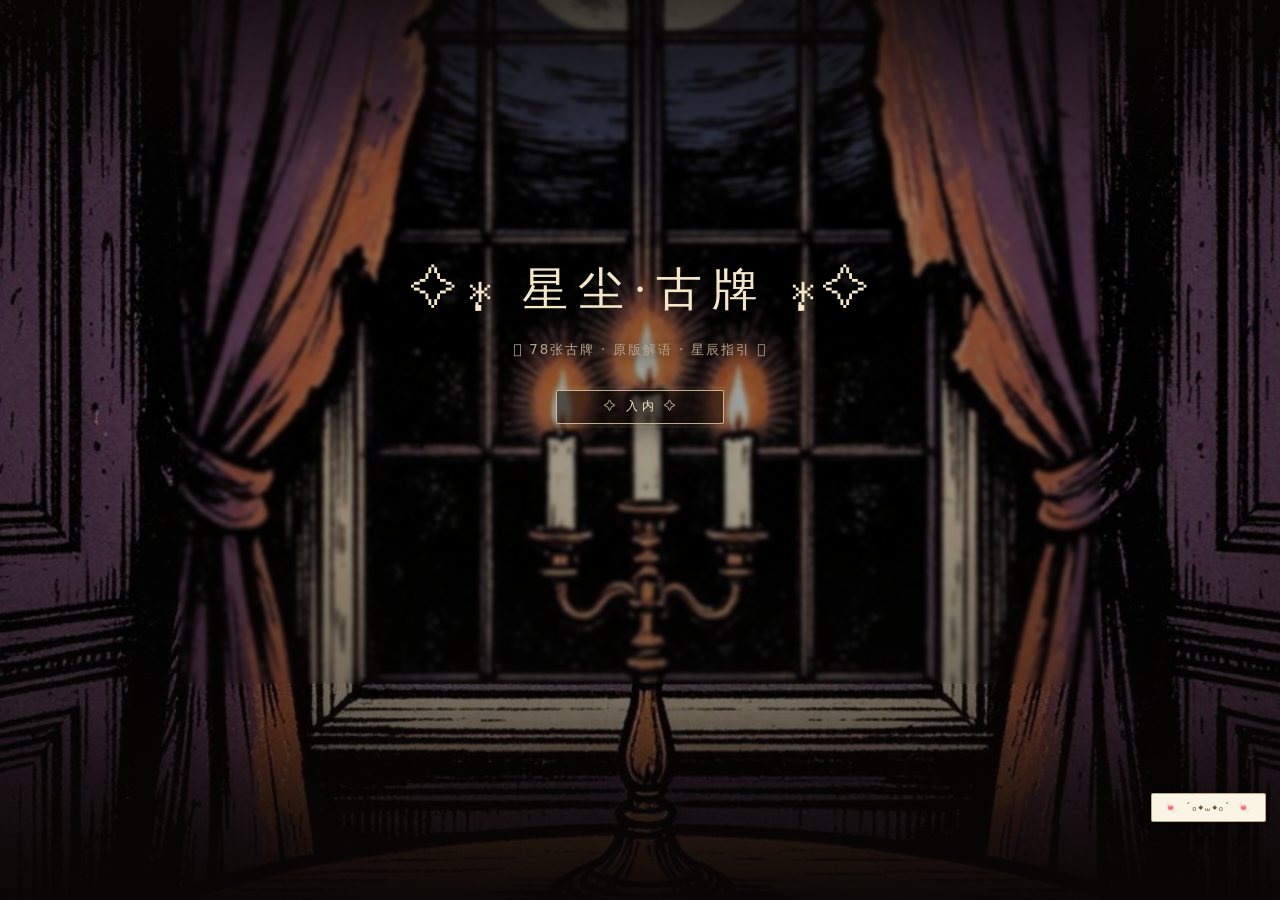
==== commit ac08ab84: "宿命态：翻完三张牌黑场 0.55s 后切入世界场景，面板退成透明，牌浮在世界之上" ====
--- a/index.html
+++ b/index.html
@@ -1248,6 +1248,17 @@
 }
 
         /* ===== v6 场景层 ===== */
+        .scene-stack{position:fixed;inset:0;z-index:0;pointer-events:none;overflow:hidden;
+          perspective:900px}
+        .scene-world{position:absolute;inset:-8%;opacity:0;
+          background:url("./assets/scene/keyart/world.jpg") center/cover no-repeat;
+          filter:brightness(.55) saturate(.9);transform:scale(1.12);
+          transition:opacity 1.1s ease,transform 6s cubic-bezier(.2,.7,.3,1),filter 4s ease}
+        body.fate .scene-world{opacity:1;transform:scale(1.0);filter:brightness(.68) saturate(.95)}
+        body.fate .scene-bg{opacity:0}
+        .blackout{position:fixed;inset:0;z-index:3;pointer-events:none;background:#050302;
+          opacity:0;transition:opacity .55s ease}
+        .blackout.on{opacity:1}
         .scene-bg{position:fixed;inset:-8%;z-index:0;pointer-events:none;
           background:url("./assets/scene/keyart/room.jpg") center/cover no-repeat;
           filter:brightness(.62) saturate(.9) contrast(1.05);
@@ -1260,6 +1271,9 @@
           background-image:url("data:image/svg+xml,%3Csvg xmlns='http://www.w3.org/2000/svg' width='120' height='120'%3E%3Cfilter id='n'%3E%3CfeTurbulence type='fractalNoise' baseFrequency='.8' numOctaves='2'/%3E%3C/filter%3E%3Crect width='120' height='120' filter='url(%23n)'/%3E%3C/svg%3E")}
         .tarot-wrapper,.divination-pane,.cover{position:relative;z-index:2}
         body{background:#070504}
+        :root{--px:0px;--py:0px}
+        .scene-bg{transform:translate3d(calc(var(--px)*0.5),calc(var(--py)*0.5),0) scale(1.02)}
+        body.entered .scene-bg{transform:translate3d(calc(var(--px)*0.5),calc(var(--py)*0.5),0) scale(1.10)}
         /* 封面改为透空，让场景透出来 */
         .cover{background:none;border:none;box-shadow:none;min-height:76vh;
           display:flex;flex-direction:column;align-items:center;justify-content:center;padding:8vh 6%}
@@ -1278,10 +1292,32 @@
           background:linear-gradient(180deg,rgba(252,246,232,.97),rgba(244,233,210,.97))}
         body{display:block;padding:0}
         .tarot-wrapper{padding:0 3vw}
+        /* ===== 宿命态：世界透出，面板下沉 ===== */
+        body.fate .tarot-wrapper{padding-top:15vh}
+        body.fate .divination-pane{
+          background:transparent;box-shadow:none;max-width:min(92%,430px);margin:0 auto 6vh;border:none}
+        body.fate .top-bar button,body.fate .mode-btn,body.fate .btn-draw,body.fate .quick-tag{
+          background:rgba(10,7,5,.55);border-color:rgba(240,226,196,.3);color:#f0e4c8}
+        body.fate .mode-btn.active{background:rgba(200,165,103,.85);color:#14100c}
+        body.fate .today-card,body.fate .question-area label,body.fate .history-title,
+        body.fate .guestbook-note,body.fate .footer-disclaimer{color:rgba(240,228,200,.8);
+          border-color:rgba(240,226,196,.2)}
+        body.fate .input-wrapper input{color:#f4e8ce;border-bottom-color:rgba(240,226,196,.4)}
+        body.fate .card-result{background:rgba(250,243,226,.96);box-shadow:0 18px 40px -20px #000}
+        body.fate .reading-block{background:rgba(250,243,226,.96);color:#2b2118;
+          box-shadow:inset 0 0 0 4px rgba(250,243,226,.9),inset 0 0 0 5px rgba(140,114,69,.4)}
+        body.fate .history-list li{color:rgba(240,228,200,.85);border-left-color:rgba(200,165,103,.4)}
+        body.fate .changelog-panel,body.fate .favorites-panel{
+          background:rgba(10,7,5,.5);border-color:rgba(200,165,103,.25)}
+        body.fate .changelog-header{color:rgba(240,228,200,.85)}
     </style>
 </head>
 <body>
-<div class="scene-bg" id="sceneBg"></div>
+<div class="scene-stack" id="sceneStack">
+  <div class="scene-bg" id="sceneBg"></div>
+  <div class="scene-world" id="sceneWorld"></div>
+</div>
+<div class="blackout" id="blackout"></div>
 <div class="scene-veil"></div>
 <div class="scene-grain"></div>
 <!-- ========== 环境检测与降级提示（完美优化） ========== -->
@@ -1737,6 +1773,12 @@
             const allContainers = document.querySelectorAll('.card-container');
             const allFlipped = Array.from(allContainers).every(c => c.classList.contains('flipped'));
             if(allFlipped) {
+                if(!document.body.classList.contains('fate')){
+                    var bo=document.getElementById('blackout');
+                    bo.classList.add('on');
+                    setTimeout(function(){ document.body.classList.add('fate'); }, 600);
+                    setTimeout(function(){ bo.classList.remove('on'); }, 1100);
+                }
                 const interp = generateFullInterpretation(cards, revs, q, spread);
                 const interpDiv = document.getElementById('fullInterpretation');
                 interpDiv.innerHTML = `<div class="reading-block">${interp.replace(/\n/g,'<br>')}</div>`;
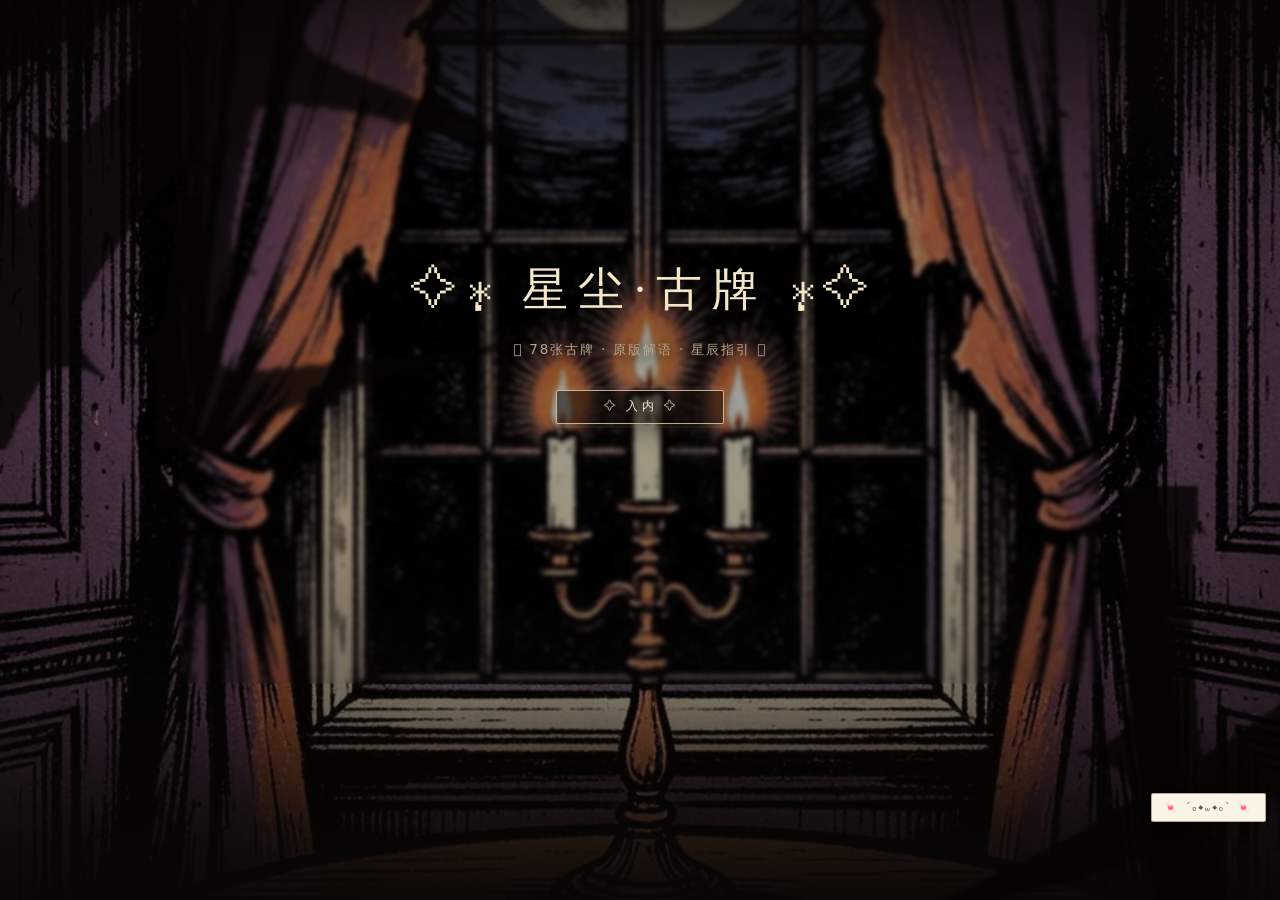
==== commit 43d92466: "舞台分页：提问/解读/工具箱三幕一屏一幕；前景荆棘层视差；宿命态牌阵收成一排" ====
--- a/index.html
+++ b/index.html
@@ -1310,6 +1310,43 @@
         body.fate .changelog-panel,body.fate .favorites-panel{
           background:rgba(10,7,5,.5);border-color:rgba(200,165,103,.25)}
         body.fate .changelog-header{color:rgba(240,228,200,.85)}
+        /* ===== 宿命态 v2：一排放牌，把画面让给世界 ===== */
+        body.fate .spread-area{flex-wrap:nowrap;gap:8px;justify-content:center;align-items:flex-start;margin:0 0 14px}
+        body.fate .card-result{width:calc((100% - 16px)/3);padding:7px 5px;border-radius:3px;
+          box-shadow:0 16px 34px -18px rgba(0,0,0,.9),inset 0 0 0 3px rgba(250,243,226,.9),
+                     inset 0 0 0 4px rgba(140,114,69,.35)}
+        body.fate .card-result img{width:100%;max-height:74px;object-fit:contain;border-radius:2px;margin-bottom:5px}
+        body.fate .card-result .card-name{font-size:.78rem;letter-spacing:.06em}
+        body.fate .card-result .card-orient{font-size:.62rem;letter-spacing:.16em;color:#8c7245}
+        body.fate .card-result .card-short{font-size:.58rem;line-height:1.45;
+          display:-webkit-box;-webkit-line-clamp:2;-webkit-box-orient:vertical;overflow:hidden;color:#5b4a36}
+        body.fate .reading-block{font-size:.8rem;line-height:1.85}
+        body.fate .spread-area .card-result:nth-child(2){transform:translateY(10px)}
+        body.fate .spread-area .card-result:nth-child(3){transform:translateY(20px)}
+        /* 顶部训示 */
+        .fate-title{position:fixed;left:0;right:0;top:3.5vh;z-index:4;text-align:center;pointer-events:none;
+          font-size:13px;letter-spacing:.6em;text-indent:.6em;color:#f2e6c9;opacity:0;
+          text-shadow:0 2px 20px rgba(0,0,0,.95);transition:opacity 1.4s ease}
+        body.fate .fate-title{opacity:.55}
+        /* ===== 前景荆棘层：大幅视差 ===== */
+        .scene-fg{position:fixed;left:-18%;right:-18%;z-index:1;pointer-events:none;
+          background:url("./assets/scene/keyart/fg-thorn.webp") center top/150% no-repeat;
+          opacity:.8;filter:brightness(.42) blur(1.1px);will-change:transform}
+        .scene-fg.top{top:-8%;height:58%;
+          transform:translate3d(calc(var(--px) * 2.4),calc(var(--py) * 2.4),0)}
+        .scene-fg.bottom{bottom:-6%;height:52%;background-position:center bottom;
+          transform:translate3d(calc(var(--px) * -1.8),calc(var(--py) * -1.8),0) scaleY(-1)}
+        body.fate .scene-fg{opacity:.55}
+
+        /* ===== 舞台分页：一屏一幕 ===== */
+        .cine{display:block;position:relative;min-height:66vh}
+        .cine-page{display:none;flex-direction:column;animation:pageIn .62s cubic-bezier(.2,.8,.25,1)}
+        .cine-page.on{display:flex}
+        @keyframes pageIn{from{opacity:0;transform:translateY(20px) scale(.985)}to{opacity:1;transform:none}}
+        .cine-nav{display:flex;justify-content:center;align-items:center;gap:14px;margin:18px 0 4px}
+        .cine-dot{width:6px;height:6px;border-radius:50%;background:rgba(200,165,103,.28);transition:.3s}
+        .cine-dot.on{background:var(--accent-gold);transform:scale(1.5)}
+        body.fate .cine-nav{opacity:.65}
     </style>
 </head>
 <body>
@@ -1317,9 +1354,12 @@
   <div class="scene-bg" id="sceneBg"></div>
   <div class="scene-world" id="sceneWorld"></div>
 </div>
+<div class="scene-fg top" id="fgTop"></div>
+<div class="scene-fg bottom" id="fgBottom"></div>
 <div class="blackout" id="blackout"></div>
 <div class="scene-veil"></div>
 <div class="scene-grain"></div>
+<div class="fate-title">牌 已 落 定</div>
 <!-- ========== 环境检测与降级提示（完美优化） ========== -->
 <script>
 (function() {
@@ -1776,7 +1816,11 @@
                 if(!document.body.classList.contains('fate')){
                     var bo=document.getElementById('blackout');
                     bo.classList.add('on');
-                    setTimeout(function(){ document.body.classList.add('fate'); }, 600);
+                    setTimeout(function(){
+                        document.body.classList.add('fate');
+                        var ra=document.getElementById('resultArea');
+                        if(ra) setTimeout(function(){ ra.scrollIntoView({behavior:'smooth',block:'start'}); }, 260);
+                    }, 600);
                     setTimeout(function(){ bo.classList.remove('on'); }, 1100);
                 }
                 const interp = generateFullInterpretation(cards, revs, q, spread);
@@ -2046,6 +2090,67 @@
 if (closeDonate) closeDonate.onclick = () => { donateModal.style.display = 'none'; };
 window.onclick = (event) => { if (event.target === donateModal) donateModal.style.display = 'none'; };
 
+// ===== 场景视差 =====
+(function(){
+    window.addEventListener('pointermove',function(e){
+        var x=(e.clientX/window.innerWidth-0.5), y=(e.clientY/window.innerHeight-0.5);
+        document.documentElement.style.setProperty('--px',(x*16).toFixed(1)+'px');
+        document.documentElement.style.setProperty('--py',(y*12).toFixed(1)+'px');
+    },{passive:true});
+})();
+
+// ===== 舞台分页：把长页面切成三幕 =====
+(function(){
+    var pane=document.getElementById('divinationPane');
+    if(!pane || document.querySelector('.cine')) return;
+    var wrap=document.createElement('div'); wrap.className='cine';
+    var pages={};
+    ['q','read','tools'].forEach(function(id){
+        var sec=document.createElement('section');
+        sec.className='cine-page'; sec.id='page-'+id;
+        wrap.appendChild(sec); pages[id]=sec;
+    });
+    function mv(sel,to){ Array.prototype.forEach.call(document.querySelectorAll(sel),function(n){ if(n) to.appendChild(n); }); }
+    mv('.mode-group',pages.tools);
+    mv('.top-bar',pages.tools);
+    mv('.today-card',pages.q);
+    mv('.question-area',pages.q);
+    var drawBtn=document.getElementById('drawBtn');
+    if(drawBtn && drawBtn.parentElement) pages.q.appendChild(drawBtn.parentElement);
+    mv('#resultArea',pages.read);
+    mv('#manualPanel',pages.read);
+    mv('#favoritesPanel',pages.tools);
+    mv('.changelog-panel',pages.tools);
+    mv('.backup-bar',pages.tools);
+    mv('.history-title',pages.tools);
+    mv('#historyList',pages.tools);
+    mv('.guestbook-buttons',pages.tools);
+    mv('.guestbook-note',pages.tools);
+    mv('.footer-disclaimer',pages.tools);
+    pane.appendChild(wrap);
+
+    var nav=document.createElement('div'); nav.className='cine-nav';
+    ['q','read','tools'].forEach(function(id){
+        var d=document.createElement('span'); d.className='cine-dot'; d.setAttribute('data-p',id);
+        d.addEventListener('click',function(){ show(id); });
+        nav.appendChild(d);
+    });
+    wrap.appendChild(nav);
+
+    function show(id){
+        Object.keys(pages).forEach(function(k){ pages[k].classList.toggle('on',k===id); });
+        var dots=document.querySelectorAll('.cine-dot');
+        Array.prototype.forEach.call(dots,function(d){ d.classList.toggle('on',d.getAttribute('data-p')===id); });
+    }
+    window.__cineShow=show;
+    show('q');
+    var db=document.getElementById('drawBtn');
+    if(db) db.addEventListener('click',function(){ setTimeout(function(){ show('read'); },80); });
+    new MutationObserver(function(){
+        if(document.body.classList.contains('fate')) show('read');
+    }).observe(document.body,{attributes:true,attributeFilter:['class']});
+})();
+
 // PWA：注册 Service Worker（仅 HTTPS 生效，本地打开自动跳过）
 if ('serviceWorker' in navigator && location.protocol === 'https:') {
     window.addEventListener('load', () => { navigator.serviceWorker.register('./sw.js').catch(() => {}); });
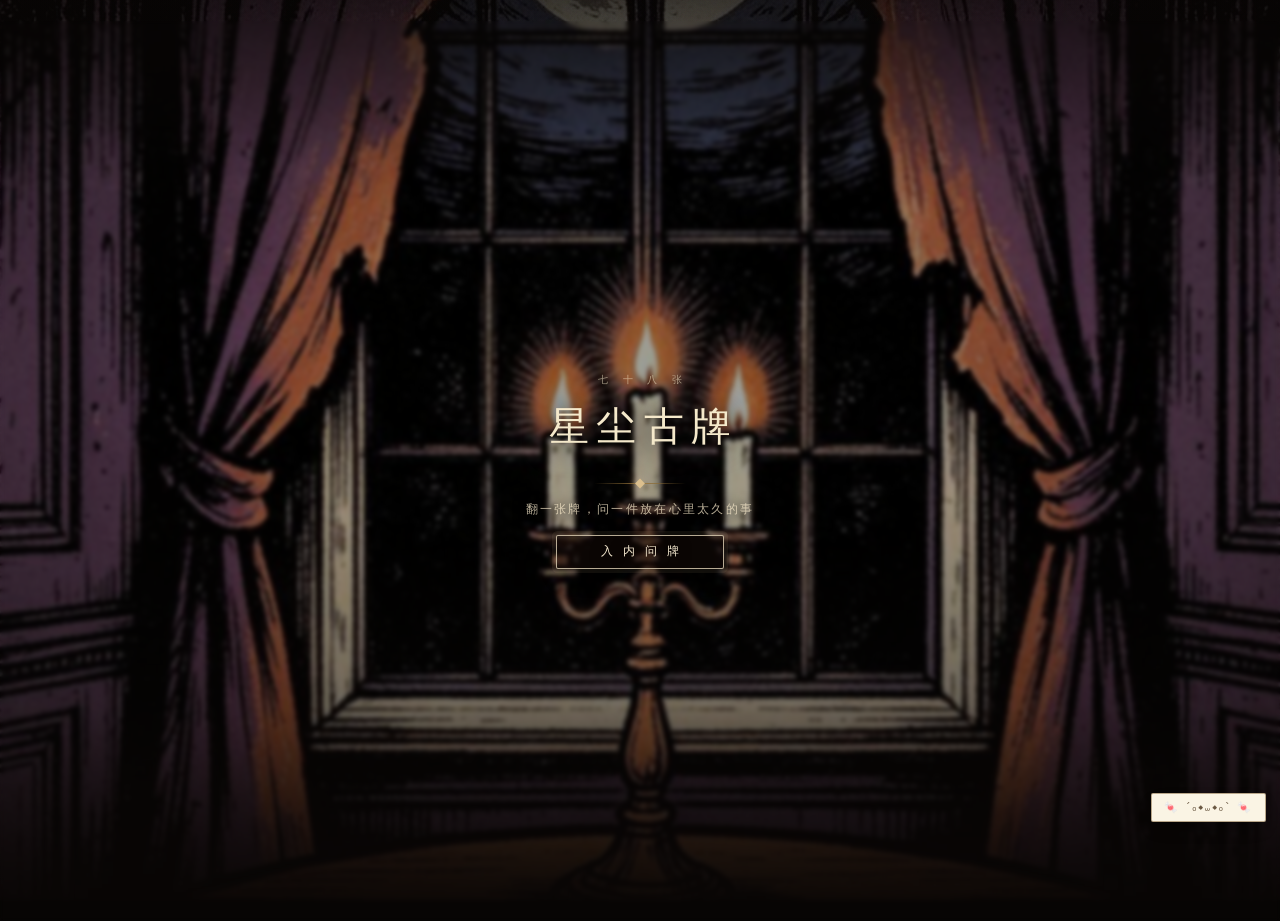
==== commit 7f1bc3c0: "重构为书页舞台：提问/牌阵/柜三幕一屏一幕；发牌与翻牌帧动画；黑场前闪光" ====
--- a/index.html
+++ b/index.html
@@ -1292,61 +1292,101 @@
           background:linear-gradient(180deg,rgba(252,246,232,.97),rgba(244,233,210,.97))}
         body{display:block;padding:0}
         .tarot-wrapper{padding:0 3vw}
-        /* ===== 宿命态：世界透出，面板下沉 ===== */
-        body.fate .tarot-wrapper{padding-top:15vh}
+                /* ===== 宿命态：世界在上，实心纸页从下方升起 ===== */
+        body.fate .tarot-wrapper{padding-top:30vh}
         body.fate .divination-pane{
-          background:transparent;box-shadow:none;max-width:min(92%,430px);margin:0 auto 6vh;border:none}
+          background:linear-gradient(180deg,#fdf5e0,#efe1c2 92%);
+          border-radius:14px 14px 0 0;
+          box-shadow:0 -30px 60px -28px rgba(0,0,0,.95),inset 0 0 0 1px rgba(140,114,69,.55),
+                     inset 0 0 0 6px rgba(255,252,240,.55),inset 0 0 0 7px rgba(140,114,69,.28);
+          max-width:min(94%,460px);margin:0 auto 0;padding:20px 18px 34px;
+          animation:sheetUp 1.05s cubic-bezier(.2,.85,.25,1);
+          max-height:64vh;overflow-y:auto;overscroll-behavior:contain}
+        @keyframes sheetUp{from{transform:translateY(46px);opacity:.4}to{transform:none;opacity:1}}
+        body.fate .spread-area{margin-top:-6px}
         body.fate .top-bar button,body.fate .mode-btn,body.fate .btn-draw,body.fate .quick-tag{
-          background:rgba(10,7,5,.55);border-color:rgba(240,226,196,.3);color:#f0e4c8}
-        body.fate .mode-btn.active{background:rgba(200,165,103,.85);color:#14100c}
-        body.fate .today-card,body.fate .question-area label,body.fate .history-title,
-        body.fate .guestbook-note,body.fate .footer-disclaimer{color:rgba(240,228,200,.8);
-          border-color:rgba(240,226,196,.2)}
-        body.fate .input-wrapper input{color:#f4e8ce;border-bottom-color:rgba(240,226,196,.4)}
-        body.fate .card-result{background:rgba(250,243,226,.96);box-shadow:0 18px 40px -20px #000}
-        body.fate .reading-block{background:rgba(250,243,226,.96);color:#2b2118;
-          box-shadow:inset 0 0 0 4px rgba(250,243,226,.9),inset 0 0 0 5px rgba(140,114,69,.4)}
-        body.fate .history-list li{color:rgba(240,228,200,.85);border-left-color:rgba(200,165,103,.4)}
-        body.fate .changelog-panel,body.fate .favorites-panel{
-          background:rgba(10,7,5,.5);border-color:rgba(200,165,103,.25)}
-        body.fate .changelog-header{color:rgba(240,228,200,.85)}
-        /* ===== 宿命态 v2：一排放牌，把画面让给世界 ===== */
-        body.fate .spread-area{flex-wrap:nowrap;gap:8px;justify-content:center;align-items:flex-start;margin:0 0 14px}
-        body.fate .card-result{width:calc((100% - 16px)/3);padding:7px 5px;border-radius:3px;
-          box-shadow:0 16px 34px -18px rgba(0,0,0,.9),inset 0 0 0 3px rgba(250,243,226,.9),
-                     inset 0 0 0 4px rgba(140,114,69,.35)}
-        body.fate .card-result img{width:100%;max-height:74px;object-fit:contain;border-radius:2px;margin-bottom:5px}
-        body.fate .card-result .card-name{font-size:.78rem;letter-spacing:.06em}
-        body.fate .card-result .card-orient{font-size:.62rem;letter-spacing:.16em;color:#8c7245}
-        body.fate .card-result .card-short{font-size:.58rem;line-height:1.45;
-          display:-webkit-box;-webkit-line-clamp:2;-webkit-box-orient:vertical;overflow:hidden;color:#5b4a36}
-        body.fate .reading-block{font-size:.8rem;line-height:1.85}
-        body.fate .spread-area .card-result:nth-child(2){transform:translateY(10px)}
-        body.fate .spread-area .card-result:nth-child(3){transform:translateY(20px)}
-        /* 顶部训示 */
-        .fate-title{position:fixed;left:0;right:0;top:3.5vh;z-index:4;text-align:center;pointer-events:none;
-          font-size:13px;letter-spacing:.6em;text-indent:.6em;color:#f2e6c9;opacity:0;
-          text-shadow:0 2px 20px rgba(0,0,0,.95);transition:opacity 1.4s ease}
-        body.fate .fate-title{opacity:.55}
-        /* ===== 前景荆棘层：大幅视差 ===== */
-        .scene-fg{position:fixed;left:-18%;right:-18%;z-index:1;pointer-events:none;
-          background:url("./assets/scene/keyart/fg-thorn.webp") center top/150% no-repeat;
-          opacity:.8;filter:brightness(.42) blur(1.1px);will-change:transform}
-        .scene-fg.top{top:-8%;height:58%;
-          transform:translate3d(calc(var(--px) * 2.4),calc(var(--py) * 2.4),0)}
-        .scene-fg.bottom{bottom:-6%;height:52%;background-position:center bottom;
-          transform:translate3d(calc(var(--px) * -1.8),calc(var(--py) * -1.8),0) scaleY(-1)}
-        body.fate .scene-fg{opacity:.55}
-
-        /* ===== 舞台分页：一屏一幕 ===== */
-        .cine{display:block;position:relative;min-height:66vh}
-        .cine-page{display:none;flex-direction:column;animation:pageIn .62s cubic-bezier(.2,.8,.25,1)}
-        .cine-page.on{display:flex}
-        @keyframes pageIn{from{opacity:0;transform:translateY(20px) scale(.985)}to{opacity:1;transform:none}}
-        .cine-nav{display:flex;justify-content:center;align-items:center;gap:14px;margin:18px 0 4px}
-        .cine-dot{width:6px;height:6px;border-radius:50%;background:rgba(200,165,103,.28);transition:.3s}
-        .cine-dot.on{background:var(--accent-gold);transform:scale(1.5)}
-        body.fate .cine-nav{opacity:.65}
+          background:rgba(255,252,240,.7);border-color:rgba(140,114,69,.4);color:#3a2c1c}
+        body.fate .mode-btn.active{background:#8c6a34;color:#fdf5e0}
+        body.fate .reading-block{background:#fbf3dc;color:#2b2118}
+
+        /* ===== v8 书页式舞台 ===== */
+        body{display:block;padding:0;overflow:hidden}
+        .tarot-wrapper{position:relative;z-index:2;height:100dvh;max-width:none;width:100%}
+        .cover{position:absolute;inset:0;display:flex;flex-direction:column;align-items:center;justify-content:center;
+          gap:14px;padding:0 8%;text-align:center;background:none;border:none;box-shadow:none;min-height:0}
+        .kicker{font-size:10px;letter-spacing:.6em;text-indent:.6em;color:rgba(240,226,196,.6)}
+        .cover h1{font-size:clamp(26px,8.6vw,40px);font-weight:400;letter-spacing:.18em;text-indent:.18em;
+          color:#f5e9cb;text-shadow:0 3px 28px rgba(0,0,0,.95)}
+        .rule{width:92px;height:1px;background:linear-gradient(90deg,transparent,var(--accent-gold),transparent);position:relative}
+        .rule::after{content:"";position:absolute;left:50%;top:-3px;width:7px;height:7px;transform:translateX(-50%) rotate(45deg);
+          background:#dcc08e;box-shadow:0 0 12px rgba(220,192,142,.9)}
+        .cover p{font-size:11.5px;letter-spacing:.2em;color:rgba(240,226,196,.78);background:none;padding:0;margin:0;text-shadow:0 2px 14px #000}
+
+        .divination-pane{position:absolute;inset:0;display:none;padding:0;background:transparent;border:none;box-shadow:none;border-radius:0}
+        .divination-pane.active{display:block;opacity:1;transform:none}
+        .page{position:absolute;inset:0;display:none;flex-direction:column;justify-content:center;
+          padding:max(18px,4vh) 16px calc(84px + env(safe-area-inset-bottom))}
+        .page.on{display:flex;animation:pageIn .6s cubic-bezier(.2,.85,.25,1)}
+        @keyframes pageIn{from{opacity:0;transform:translateY(18px) scale(.99)}to{opacity:1;transform:none}}
+        .plate{background:linear-gradient(180deg,rgba(253,246,229,.965),rgba(240,228,203,.965));
+          border-radius:10px;padding:20px 18px;max-width:440px;width:100%;margin:0 auto;
+          box-shadow:0 30px 60px -30px #000,inset 0 0 0 1px rgba(140,114,69,.5),
+                     inset 0 0 0 6px rgba(255,252,240,.5),inset 0 0 0 7px rgba(140,114,69,.25);
+          max-height:100%;overflow-y:auto;color:#2b2118}
+        .plate-title{text-align:center;font-size:12px;letter-spacing:.42em;text-indent:.42em;color:#6b5334;
+          padding-bottom:12px;margin-bottom:14px;border-bottom:1px solid rgba(140,114,69,.4)}
+        .slips{display:flex;flex-wrap:wrap;gap:8px;justify-content:center;margin-bottom:14px}
+        .slips .quick-tag{background:rgba(255,252,240,.75);border:1px solid rgba(140,114,69,.45);
+          color:#4a3620;border-radius:2px;padding:8px 14px;font-size:.78rem;letter-spacing:.14em}
+        .row{margin:12px 0;display:flex;justify-content:center}
+        .row select{width:100%;max-width:320px}
+        .row.center{gap:12px;margin-top:16px}
+        .btn-draw.small{font-size:.72rem;padding:9px 16px}
+        .ribbon{position:absolute;left:0;right:0;bottom:0;display:flex;justify-content:center;gap:6px;
+          padding:10px 0 calc(12px + env(safe-area-inset-bottom));
+          background:linear-gradient(180deg,transparent,rgba(6,4,3,.85) 42%)}
+        .ribbon button{background:rgba(14,10,7,.6);border:1px solid rgba(200,165,103,.32);border-radius:2px;
+          color:rgba(240,228,200,.8);font-family:inherit;font-size:12px;letter-spacing:.3em;text-indent:.3em;
+          padding:9px 22px;cursor:pointer}
+        .ribbon button.on{background:rgba(200,165,103,.9);color:#14100c;border-color:rgba(200,165,103,.9)}
+        .tools-grid{display:grid;grid-template-columns:1fr 1fr;gap:8px;margin-bottom:16px}
+        .tools-grid button{background:rgba(255,252,240,.7);border:1px solid rgba(140,114,69,.42);
+          color:#3a2c1c;border-radius:2px;padding:10px 6px;font-family:inherit;font-size:.74rem;letter-spacing:.1em}
+        .result-area{padding:0;max-height:100%;overflow-y:auto}
+
+        /* ===== 帧级转场 ===== */
+        @keyframes dealIn{
+          0%{opacity:0;transform:translateY(46px) rotate(-9deg) scale(.9)}
+          62%{opacity:1;transform:translateY(-6px) rotate(1.5deg) scale(1.02)}
+          100%{opacity:1;transform:none}
+        }
+        .spread-area .card-container{animation:dealIn .68s cubic-bezier(.22,.9,.28,1) both}
+        .spread-area .card-container:nth-child(1){animation-delay:0ms}
+        .spread-area .card-container:nth-child(2){animation-delay:120ms}
+        .spread-area .card-container:nth-child(3){animation-delay:240ms}
+        .spread-area .card-container:nth-child(4){animation-delay:360ms}
+        .spread-area .card-container:nth-child(5){animation-delay:480ms}
+        .card-inner{transition:transform .64s cubic-bezier(.34,1.42,.5,1)}
+        .card-container.flipped .card-inner{transform:rotateY(180deg)}
+        .card-container.flipped{animation:land .5s cubic-bezier(.3,1.3,.5,1)}
+        @keyframes land{0%{transform:translateY(0)}45%{transform:translateY(-5px)}100%{transform:none}}
+        .blackout.on{animation:blink .55s ease}
+        @keyframes blink{0%{opacity:0}8%{opacity:.25}100%{opacity:1}}
+        .result-area .reading-block{animation:sheetUp 1.05s cubic-bezier(.2,.85,.25,1) both}
+        @keyframes sheetUp{from{opacity:0;transform:translateY(56px)}to{opacity:1;transform:none}}
+
+        /* ===== 牌阵尺寸 ===== */
+        .spread-area{display:flex;flex-wrap:nowrap;justify-content:center;gap:10px;margin:6px 0 10px}
+        .card-container{width:calc((100% - 20px)/3);max-width:104px}
+        .card-front,.card-back{min-height:150px;padding:8px 6px}
+        .card-front img{width:72px}
+        .card-name{font-size:.8rem}
+        .card-orient{font-size:.62rem}
+        .card-short{font-size:.58rem;line-height:1.4;display:-webkit-box;-webkit-line-clamp:3;
+          -webkit-box-orient:vertical;overflow:hidden}
+        .result-area{padding-bottom:96px}
+        #resultArea{max-height:calc(100dvh - 120px);overflow-y:auto}
+        #resultArea > div[style*="text-align:center"]{margin:10px 0 0 !important}
     </style>
 </head>
 <body>
@@ -1391,111 +1431,102 @@
 </script>
 
 <div class="tarot-wrapper">
-    <div id="coverLayer" class="cover">
-        <div class="star-line">✧*̣̩  ✦  ✧*̣̩</div>
-        <h1>✧*̣̩ 星尘·古牌 *̣̩✧</h1>
-        <div class="star-line">⋆｡°✩  🃟  ✩°｡⋆</div>
-        <p style="color:#b8a78d;">𓂀 78张古牌 · 原版解语 · 星辰指引 𓂀</p>
-        <button id="enterBtn" class="enter-btn">✧ 入内 ✧</button>
-    </div>
-    <div id="divinationPane" class="divination-pane">
+  <div id="coverLayer" class="cover">
+    <div class="kicker">七 十 八 张</div>
+    <h1>星尘古牌</h1>
+    <div class="rule"></div>
+    <p>翻一张牌，问一件放在心里太久的事</p>
+    <button id="enterBtn" class="enter-btn">入 内 问 牌</button>
+  </div>
+
+  <div id="divinationPane" class="divination-pane">
+    <section class="page on" data-p="ask">
+      <div class="plate">
+        <div class="plate-title">写 下 你 的 问 题</div>
+        <div id="todayCard" class="today-card">今日古牌 · 点击查看</div>
+        <div class="slips">
+          <button data-quick="感情发展" class="quick-tag">感情</button>
+          <button data-quick="事业方向" class="quick-tag">事业</button>
+          <button data-quick="财运状况" class="quick-tag">财运</button>
+          <button data-quick="人际关系" class="quick-tag">人际</button>
+          <button data-quick="学业进展" class="quick-tag">学业</button>
+          <button data-quick="自我成长" class="quick-tag">成长</button>
+        </div>
+        <div class="input-wrapper">
+          <input type="text" id="questionInput" placeholder="或自己写一句" autocomplete="off">
+          <span id="clearInputBtn" class="clear-input">✕</span>
+        </div>
+        <div class="row">
+          <select id="spreadSelect">
+            <option value="3">三牌 · 过去现在未来</option>
+            <option value="2">二牌 · 抉择</option>
+            <option value="5">五牌 · 深入</option>
+          </select>
+        </div>
         <div class="mode-group">
-            <button id="modeStandardBtn" class="mode-btn active">🎴 标准翻牌</button>
-            <button id="ModeSelectBtn" class="mode-btn">🎲 选牌模式</button>
+          <button id="modeStandardBtn" class="mode-btn active">标准翻牌</button>
+          <button id="ModeSelectBtn" class="mode-btn">选牌模式</button>
         </div>
-        <div class="top-bar">
-            <button id="themeToggleBtn">🌙 深色 · 护眼</button>
-            <button id="clearHistoryBtn">🗑️ 清空历史</button>
-            <button id="exportBtn">📋 分享文本</button>
-            <button id="shareImageBtn">📸 分享图片</button>
-            <button id="favoriteBtn">⭐ 收藏</button>
-            <button id="toggleFavBtn">📖 查看收藏</button>
-            <select id="spreadSelect">
-                <option value="3">🃟 三牌 · 过去现在未来</option>
-                <option value="2">⚖️ 二牌 · 抉择</option>
-                <option value="5">🔮 五牌 · 深入</option>
-            </select>
+        <div class="row center">
+          <button id="drawBtn" class="btn-draw">开 始 翻 牌</button>
+          <button id="toggleManualBtn" class="btn-draw small">自选编号</button>
         </div>
-        <div id="todayCard" class="today-card">✨ 今日古牌指引 ✨ 点击查看</div>
-        <div class="question-area">
-            <label style="font-size:0.8rem;">•͈ᴗ⁃͈ ✧ 你想问什么？</label>
-            <div class="input-wrapper">
-                <input type="text" id="questionInput" placeholder="例如：感情发展 / 工作选择" autocomplete="off">
-                <span id="clearInputBtn" class="clear-input">✕</span>
-            </div>
-            <div style="margin-top:8px;">
-                <button data-quick="感情发展" class="quick-tag">✿ 感情</button>
-                <button data-quick="事业方向" class="quick-tag">✿ 事业</button>
-                <button data-quick="财运状况" class="quick-tag">✿ 财运</button>
-                <button data-quick="人际关系" class="quick-tag">✿ 人际</button>
-                <button data-quick="学业进展" class="quick-tag">✿ 学业</button>
-                <button data-quick="自我成长" class="quick-tag">✿ 成长</button>
-            </div>
+        <div id="manualPanel" class="manual-panel">
+          <p>输入卡牌编号 1~78</p>
+          <div id="manualInputs" style="display:flex;flex-wrap:wrap;gap:8px;justify-content:center;"></div>
+          <button id="manualDrawBtn" class="btn-draw">开 牌</button>
         </div>
-        <div style="text-align:center;">
-            <button id="drawBtn" class="btn-draw">✨ 开始翻牌 ✨</button>
-            <button id="toggleManualBtn" class="btn-draw" style="font-size:0.8rem;">🎴 自选编号</button>
+      </div>
+    </section>
+
+    <section class="page" data-p="cards">
+      <div id="resultArea" class="result-area"></div>
+    </section>
+
+    <section class="page" data-p="tools">
+      <div class="plate">
+        <div class="plate-title">柜</div>
+        <div class="tools-grid">
+          <button id="themeToggleBtn">切换主题</button>
+          <button id="clearHistoryBtn">清空历史</button>
+          <button id="exportBtn">分享文本</button>
+          <button id="shareImageBtn">分享图片</button>
+          <button id="favoriteBtn">收藏本局</button>
+          <button id="toggleFavBtn">我的收藏</button>
+          <button id="backupBtn">备份数据</button>
+          <button id="importBtn">导入备份</button>
         </div>
-
+        <div id="favoritesPanel" class="favorites-panel">
+          <strong>我的收藏 <button id="exportFavBtn" style="font-size:.7rem;">导出JSON</button></strong>
+          <ul id="favList"></ul>
+        </div>
+        <div class="history-title"><span class="rule-title">占卜历史</span>
+          <input type="text" id="historySearch" class="history-search" placeholder="搜索">
+        </div>
+        <ul class="history-list" id="historyList"><li>—— 暂无 ——</li></ul>
         <div class="changelog-panel">
-            <div class="changelog-header" id="changelogHeader">
-                <span class="changelog-icon">❁ 更新日志 ❁</span>
-                <span>▼</span>
-            </div>
-            <div class="changelog-content" id="changelogContent">
-                <p><strong>📜 版本历史</strong></p>
-                <ul>
-                    <li><strong>v0.1 - 2026.06.01</strong>：基础框架搭建，实现78张牌库、标准翻牌模式、手动选牌基础功能。</li>
-                    <li><strong>v0.2 - 2026.06.01</strong>：加入完整牌意库（大阿卡纳+小阿卡纳+宫廷牌），正逆位解释各具特色。</li>
-                    <li><strong>v0.3 - 2026.06.02</strong>：新增深色/浅色模式切换，优化卡片翻牌动画和震动反馈。</li>
-                    <li><strong>v0.4 - 2026.06.02</strong>：添加历史记录与收藏功能，支持复盘与导出JSON。</li>
-                    <li><strong>v0.5 - 2026.06.02</strong>：上线每日古牌指引（基于日期随机种子），增加分享文本和分享图片功能。</li>
-                    <li><strong>v0.6 - 2026.06.12</strong>：修复自选编号锁，改为首次翻牌后解锁，优化选牌模式界面。</li>
-                    <li><strong>v0.7 - 2026.06.02</strong>：扩充话术库，增加「直白提醒」「星尘指引」「星之低语」三层建议。</li>
-                    <li><strong>v0.8 - 2026.06.02</strong>：集成腾讯文档留言板，匿名互动；增加捐赠打赏入口。</li>
-                    <li><strong>v0.9 - 2026.06.02</strong>：多牌阵支持（二牌抉择、五牌深入），牌阵位置自动适配。</li>
-                    <li><strong>v1.0 - 2026.06.02</strong>：首个稳定版，修复分享图片牌背显示问题，优化图片跨域加载。</li>
-                    <li><strong>v1.3 - 2026.11.19</strong>：可用性与可读性——新增「备份数据 / 导入备份」（历史 + 收藏 + 主题一次导出，换机可恢复，导入自动去重）；新增「全部翻开」按钮，五牌阵不必逐张点击；次要文字颜色加深（对比度 3.91 → 5.4，达到 WCAG AA），正文与备注字号整体上调一档。</li>
-                    <li><strong>v1.2 - 2026.11.19</strong>：逻辑修复——盲抽改为洗牌后不重复取牌（原三牌阵约 3.8%、五牌阵约 12.3% 概率抽到同一张牌，现为 0）；修复分享图片时图片未就绪导致的空白；移除已失效的网易云背景音乐外链（链接返回网页而非音频），音乐按钮一并下线；同一问题 30 秒内重复抽牌时给出提示。</li>
-                    <li><strong>v1.1 - 2026.11.19</strong>：性能与加载优化——牌面图改为同源直连（移除第三方图床代理，实测由超时变为 1-3 秒）；截图库改为点击「分享图片」时才按需加载，首屏不再等待外网脚本；补齐页面描述、分享卡片（OG）与主题色等元信息；新增 PWA 离线安装（manifest + Service Worker + 图标）；牌背图预加载。</li>
-                    <li><strong>v1.5 - 2026.06.02</strong>：自选编号功能完善，支持输入多个编号一次性开牌，增加输入框防呆校验。</li>
-                    <li><strong>v2.0 - 2026.06.03</strong>：全面重构解读引擎，整合能量总结、逆位过半提醒、元素分析，话术动态匹配问题场景。</li>
-                    <li><strong>v3.0 - 2026.06.03</strong>：正式版——所有已知bug修复，分享图片完美生成，牌意库与话术库达到完美预期。</li>
-                </ul>
-                <p><strong>📢 如有建议或需求，欢迎通过留言板交流～</strong></p>
-                <p style="margin-top:12px; font-size:0.8rem; color:var(--text-secondary);">⭐ 感谢使用星尘古牌，愿星尘指引你的道路。</p>
-            </div>
+          <div class="changelog-header" id="changelogHeader"><span>更新日志</span><span>▼</span></div>
+          <div class="changelog-content" id="changelogContent">
+            <p><strong>版本历史</strong></p>
+            <ul><li>v2.0 版画场景、舞台分幕</li></ul>
+          </div>
         </div>
-
-        <div id="manualPanel" class="manual-panel">
-            <p>📝 请输入卡牌编号 (1~78)，每个位置一个</p>
-            <div id="manualInputs" style="display:flex;flex-wrap:wrap;gap:8px;justify-content:center;"></div>
-            <button id="manualDrawBtn" class="btn-draw">✦ 开牌 ✦</button>
+        <div class="guestbook-buttons">
+          <a href="https://docs.qq.com/form/page/DWURYVXBSTHdQb0dj" class="guestbook-btn" target="_blank">我要留言</a>
+          <a href="https://docs.qq.com/smartsheet/DWWdUYXpIY2hrRGhU" class="guestbook-btn" target="_blank">查看留言</a>
         </div>
-        <div id="resultArea" class="result-area" style="opacity:0;"></div>
-        <div id="favoritesPanel" class="favorites-panel">
-            <strong>★ 我的收藏 <button id="exportFavBtn" style="font-size:0.7rem;">📎 导出JSON</button></strong>
-            <ul id="favList"></ul>
-        </div>
-        <div class="backup-bar"><button id="backupBtn" class="quick-tag">💾 备份数据</button><button id="importBtn" class="quick-tag">📥 导入备份</button><input type="file" id="importFile" accept="application/json,.json" style="display:none"></div>
-        <div class="history-title">▼ 占卜历史 <input type="text" id="historySearch" class="history-search" placeholder="🔍 搜索历史..."></div>
-        <ul class="history-list" id="historyList"><li>—— 暂无 ——</li></ul>
-
-        <!-- 腾讯文档留言板 - 已替换为你提供的两个新链接 -->
-        <div class="guestbook-buttons">
-            <a href="https://docs.qq.com/form/page/DWURYVXBSTHdQb0dj" class="guestbook-btn" target="_blank">📝 我要留言</a>
-            <a href="https://docs.qq.com/smartsheet/DWWdUYXpIY2hrRGhU" class="guestbook-btn" target="_blank">👀 查看留言</a>
-        </div>
-        <div class="guestbook-note">
-            ✨ 点击「我要留言」写下你的想法（匿名，无需登录）<br>
-            💬 点击「查看留言」浏览大家的寄语
-        </div>
-
-        <div class="footer-disclaimer">
-            ✧ 心理娱乐参考，请理性看待 ✧<br>
-            ❁ 严谨封建迷信，仅个人娱乐 ❁
-        </div>
-    </div>
+        <div class="guestbook-note">匿名，无需登录</div>
+        <div class="footer-disclaimer">心理娱乐参考 · 请理性看待</div>
+      </div>
+      <input type="file" id="importFile" accept="application/json,.json" style="display:none">
+    </section>
+
+    <nav class="ribbon">
+      <button data-go="ask" class="on">问</button>
+      <button data-go="cards">牌</button>
+      <button data-go="tools">柜</button>
+    </nav>
+  </div>
 </div>
 
 <div id="shareCardContainer" class="share-card-container"></div>
@@ -2099,56 +2130,26 @@
     },{passive:true});
 })();
 
-// ===== 舞台分页：把长页面切成三幕 =====
+// ===== v8 书页导航 =====
 (function(){
     var pane=document.getElementById('divinationPane');
-    if(!pane || document.querySelector('.cine')) return;
-    var wrap=document.createElement('div'); wrap.className='cine';
-    var pages={};
-    ['q','read','tools'].forEach(function(id){
-        var sec=document.createElement('section');
-        sec.className='cine-page'; sec.id='page-'+id;
-        wrap.appendChild(sec); pages[id]=sec;
+    if(!pane) return;
+    var pages=Array.prototype.slice.call(document.querySelectorAll('.page'));
+    var ribbon=document.querySelectorAll('.ribbon button');
+    function show(name){
+        pages.forEach(function(pg){ pg.classList.toggle('on', pg.getAttribute('data-p')===name); });
+        Array.prototype.forEach.call(ribbon,function(b){ b.classList.toggle('on', b.getAttribute('data-go')===name); });
+        document.body.setAttribute('data-page',name);
+    }
+    Array.prototype.forEach.call(ribbon,function(b){
+        b.addEventListener('click',function(){ show(b.getAttribute('data-go')); });
     });
-    function mv(sel,to){ Array.prototype.forEach.call(document.querySelectorAll(sel),function(n){ if(n) to.appendChild(n); }); }
-    mv('.mode-group',pages.tools);
-    mv('.top-bar',pages.tools);
-    mv('.today-card',pages.q);
-    mv('.question-area',pages.q);
-    var drawBtn=document.getElementById('drawBtn');
-    if(drawBtn && drawBtn.parentElement) pages.q.appendChild(drawBtn.parentElement);
-    mv('#resultArea',pages.read);
-    mv('#manualPanel',pages.read);
-    mv('#favoritesPanel',pages.tools);
-    mv('.changelog-panel',pages.tools);
-    mv('.backup-bar',pages.tools);
-    mv('.history-title',pages.tools);
-    mv('#historyList',pages.tools);
-    mv('.guestbook-buttons',pages.tools);
-    mv('.guestbook-note',pages.tools);
-    mv('.footer-disclaimer',pages.tools);
-    pane.appendChild(wrap);
-
-    var nav=document.createElement('div'); nav.className='cine-nav';
-    ['q','read','tools'].forEach(function(id){
-        var d=document.createElement('span'); d.className='cine-dot'; d.setAttribute('data-p',id);
-        d.addEventListener('click',function(){ show(id); });
-        nav.appendChild(d);
-    });
-    wrap.appendChild(nav);
-
-    function show(id){
-        Object.keys(pages).forEach(function(k){ pages[k].classList.toggle('on',k===id); });
-        var dots=document.querySelectorAll('.cine-dot');
-        Array.prototype.forEach.call(dots,function(d){ d.classList.toggle('on',d.getAttribute('data-p')===id); });
-    }
-    window.__cineShow=show;
-    show('q');
+    window.__page=show;
     var db=document.getElementById('drawBtn');
-    if(db) db.addEventListener('click',function(){ setTimeout(function(){ show('read'); },80); });
-    new MutationObserver(function(){
-        if(document.body.classList.contains('fate')) show('read');
-    }).observe(document.body,{attributes:true,attributeFilter:['class']});
+    if(db) db.addEventListener('click',function(){ setTimeout(function(){ show('cards'); },120); });
+    var md=document.getElementById('manualDrawBtn');
+    if(md) md.addEventListener('click',function(){ setTimeout(function(){ show('cards'); },200); });
+    show('ask');
 })();
 
 // PWA：注册 Service Worker（仅 HTTPS 生效，本地打开自动跳过）
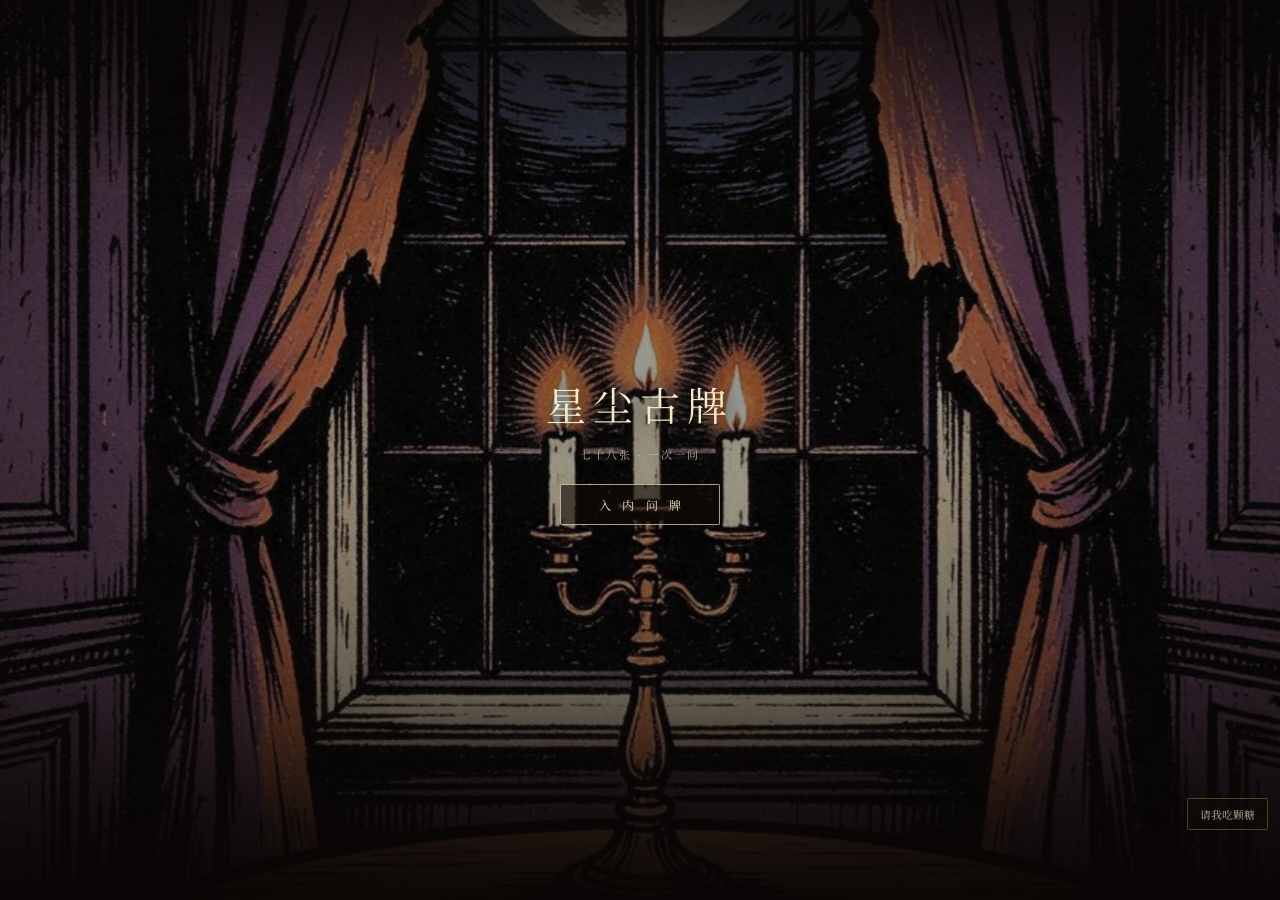
==== commit f53ae690: "从零重写外壳：三幕舞台、世界场景、牌阵与解读分层；旧文件存为 legacy.html" ====
--- a/index.html
+++ b/index.html
@@ -1,1406 +1,338 @@
 <!DOCTYPE html>
 <html lang="zh-CN">
 <head>
-    <meta charset="UTF-8">
-    <meta name="viewport" content="width=device-width, initial-scale=1.0, user-scalable=yes, viewport-fit=cover">
-    <title>✦ 星尘·古牌 ✦ · 78张塔罗在线占卜</title>
-    <meta name="description" content="星尘·古牌：78 张完整塔罗牌库，三牌、二牌抉择、五牌深入三种牌阵，正逆位详细解读，支持历史复盘与收藏。">
-    <meta name="theme-color" content="#1a1612">
-    <meta name="apple-mobile-web-app-capable" content="yes">
-    <link rel="canonical" href="https://xyykx43.github.io/shiny-chainsaw/">
-    <link rel="icon" href="./00.png" type="image/png">
-    <link rel="apple-touch-icon" href="./00.png">
-    <link rel="manifest" href="./manifest.json">
-    <meta property="og:type" content="website">
-    <meta property="og:site_name" content="星尘·古牌">
-    <meta property="og:title" content="✦ 星尘·古牌 ✦ 78张塔罗在线占卜">
-    <meta property="og:description" content="78 张完整塔罗牌库，三种牌阵，正逆位详细解读。一次抽牌，认真回答你心里的那个问题。">
-    <meta property="og:image" content="https://xyykx43.github.io/shiny-chainsaw/00.png">
-    <meta property="og:url" content="https://xyykx43.github.io/shiny-chainsaw/">
-    <meta name="twitter:card" content="summary_large_image">
-    <meta name="twitter:title" content="✦ 星尘·古牌 ✦ 78张塔罗在线占卜">
-    <meta name="twitter:description" content="78 张完整塔罗牌库，三种牌阵，正逆位详细解读。">
-    <meta name="twitter:image" content="https://xyykx43.github.io/shiny-chainsaw/00.png">
-    <link rel="preload" as="image" href="./beibu.png">
-    <style>
-        /* ========== 完整样式（无删减） ========== */
-        :root {
-            --bg-page: #1a1612;
-            --bg-card: #fdf8f0;
-            --text-primary: #2e2a24;
-            --text-secondary: #6f5f4e;
-            --border-light: #e0d6c4;
-            --accent-gold: #b8a78d;
-            --accent-glow: #ecd8b4;
-            --shadow: 0 8px 20px rgba(0,0,0,0.1);
-            --overlay: rgba(0,0,0,0.75);
-            --card-back: #2e2a24;
-            --selected-glow: #ffcf4a;
-        }
-        body.dark {
-            --bg-page: #0f0e0a;
-            --bg-card: #1e1b15;
-            --text-primary: #e9e2d0;
-            --text-secondary: #b8a78d;
-            --border-light: #3a322a;
-            --accent-gold: #cbbf9a;
-            --accent-glow: #ecd8b4;
-            --shadow: 0 8px 20px rgba(0,0,0,0.6);
-            --overlay: rgba(0,0,0,0.9);
-            --card-back: #1f1b16;
-        }
-        * { margin: 0; padding: 0; box-sizing: border-box; }
-        body {
-            background: var(--bg-page);
-            font-family: 'Georgia', 'Times New Roman', 'PingFang SC', 'Microsoft YaHei', serif;
-            transition: background 0.4s, color 0.3s;
-            min-height: 100vh;
-            display: flex;
-            justify-content: center;
-            align-items: center;
-            padding: 16px;
-            color: var(--text-primary);
-        }
-        .tarot-wrapper { max-width: 1000px; width: 100%; margin: 0 auto; }
-        .top-bar {
-            display: flex;
-            flex-direction: column;
-            align-items: stretch;
-            margin-bottom: 20px;
-            gap: 8px;
-        }
-        .top-bar button, .top-bar select, .mode-switch { width: 100%; text-align: center; }
-        button, .quick-tag, select, .enter-btn, .btn-draw, .mode-btn {
-            background: rgba(0,0,0,0.25);
-            border: 1px solid var(--accent-gold);
-            color: var(--accent-glow);
-            padding: 7px 14px;
-            border-radius: 40px;
-            font-size: 0.8rem;
-            cursor: pointer;
-            backdrop-filter: blur(6px);
-            transition: transform 0.1s ease, background 0.2s;
-            font-family: inherit;
-            letter-spacing: 0.5px;
-            white-space: nowrap;
-            position: relative;
-            overflow: hidden;
-        }
-        button:active, .quick-tag:active, .mode-btn:active, .select-card:active, .card-container:active { transform: scale(0.96); }
-        button::after, .btn-draw::after, .mode-btn::after {
-            content: '';
-            position: absolute;
-            top: 50%;
-            left: 50%;
-            width: 0;
-            height: 0;
-            border-radius: 50%;
-            background: rgba(255,255,255,0.3);
-            transform: translate(-50%, -50%);
-            transition: width 0.3s, height 0.3s;
-        }
-        button:active::after, .btn-draw:active::after, .mode-btn:active::after { width: 200px; height: 200px; }
-        .mode-group { display: flex; gap: 8px; margin-bottom: 8px; }
-        .mode-btn { flex: 1; background: rgba(0,0,0,0.2); }
-        .mode-btn.active { background: var(--accent-gold); color: #1a1612; border-color: var(--accent-gold); }
-
-        .cover {
-            background: #1e1914;
-            border-radius: 48px;
-            box-shadow: 0 20px 40px rgba(0,0,0,0.6), 0 0 0 1px rgba(236,216,180,0.2) inset, 0 0 0 2px rgba(0,0,0,0.2);
-            padding: 12% 5%;
-            text-align: center;
-            cursor: pointer;
-            transition: all 0.3s ease;
-            backdrop-filter: blur(2px);
-        }
-        .cover h1 {
-            font-size: clamp(1.8rem, 10vw, 3.2rem);
-            letter-spacing: 0.06em;
-            color: #ecd8b4;
-            margin-bottom: 0.5em;
-            text-shadow: 0 4px 12px rgba(0,0,0,0.4);
-            font-weight: 400;
-            word-break: keep-all;
-            white-space: normal;
-            line-height: 1.3;
-        }
-        .cover .star-line {
-            font-size: clamp(0.9rem, 5vw, 1.4rem);
-            letter-spacing: 0.5em;
-            color: #cbbf9a;
-            margin-bottom: 1.2rem;
-            opacity: 0.9;
-        }
-        .cover p {
-            font-size: clamp(0.8rem, 4vw, 1rem);
-            color: #d9cba3;
-            margin: 1rem 0 2rem 0;
-            background: rgba(0,0,0,0.3);
-            display: inline-block;
-            padding: 0.4rem 1.2rem;
-            border-radius: 60px;
-            backdrop-filter: blur(4px);
-            letter-spacing: 0.03em;
-        }
-        .enter-btn {
-            background: rgba(236,216,180,0.12);
-            border: 1px solid #ecd8b4;
-            color: #f3e6c9;
-            padding: 0.9rem 2rem;
-            border-radius: 60px;
-            cursor: pointer;
-            font-size: clamp(1rem, 5vw, 1.2rem);
-            letter-spacing: 0.1em;
-            transition: all 0.2s;
-            backdrop-filter: blur(8px);
-            box-shadow: 0 2px 8px rgba(0,0,0,0.3);
-            font-weight: 500;
-            width: auto;
-            min-width: 160px;
-        }
-        .enter-btn:active {
-            transform: scale(0.96);
-            background: rgba(236,216,180,0.3);
-        }
-        @media (max-width: 550px) {
-            .cover { padding: 15% 6%; border-radius: 32px; }
-            .cover h1 { letter-spacing: 0.04em; }
-            .cover .star-line { letter-spacing: 0.3em; }
-            .enter-btn { padding: 0.8rem 1.2rem; min-width: 130px; }
-        }
-
-        .divination-pane {
-            background: var(--bg-card);
-            border-radius: 28px;
-            padding: 32px 24px 48px;
-            opacity: 0;
-            transform: translateY(20px);
-            transition: opacity 0.7s ease, transform 0.6s ease;
-            pointer-events: none;
-            box-shadow: var(--shadow);
-            display: none;
-        }
-        .divination-pane.active { display: block; opacity: 1; transform: translateY(0); pointer-events: auto; }
-        .question-area {
-            margin-bottom: 28px;
-            background: rgba(0,0,0,0.02);
-            padding: 14px 16px 18px;
-            border-radius: 14px;
-            border: 1px solid var(--border-light);
-        }
-        .input-wrapper { position: relative; display: flex; align-items: center; }
-        .input-wrapper input {
-            width: 100%;
-            background: var(--bg-card);
-            border: 1px solid var(--border-light);
-            padding: 9px 36px 9px 14px;
-            border-radius: 28px;
-            color: var(--text-primary);
-            font-family: inherit;
-            font-size: 0.9rem;
-        }
-        .clear-input { position: absolute; right: 14px; cursor: pointer; color: var(--text-secondary); font-size: 1rem; }
-        .quick-tag {
-            background: none;
-            border: 1px solid var(--border-light);
-            padding: 5px 14px;
-            border-radius: 30px;
-            font-size: 0.8rem;
-            cursor: pointer;
-            color: var(--text-primary);
-            display: inline-block;
-            margin: 3px;
-        }
-        .btn-draw {
-            background: none;
-            border: 1px solid var(--accent-gold);
-            padding: 9px 32px;
-            border-radius: 40px;
-            cursor: pointer;
-            margin: 14px 0;
-            font-size: 0.9rem;
-            letter-spacing: 2px;
-            color: var(--text-primary);
-        }
-        .spread-area, .revealed-area {
-            display: flex;
-            justify-content: center;
-            gap: 20px;
-            flex-wrap: wrap;
-            margin: 20px 0;
-        }
-        .card-container {
-            width: 150px;
-            perspective: 1000px;
-            cursor: pointer;
-            transition: transform 0.1s;
-        }
-        .card-container:active { transform: scale(0.97); }
-        .card-inner {
-            position: relative;
-            width: 100%;
-            text-align: center;
-            transition: transform 0.5s cubic-bezier(0.2, 0.9, 0.4, 1.1);
-            transform-style: preserve-3d;
-            border-radius: 16px;
-            box-shadow: var(--shadow);
-        }
-        .card-container.flipped .card-inner { transform: rotateY(180deg); }
-        .card-front, .card-back {
-            position: relative;
-            width: 100%;
-            backface-visibility: hidden;
-            border-radius: 16px;
-            background: var(--bg-card);
-            border: 1px solid var(--border-light);
-            padding: 12px 8px;
-            min-height: 220px;
-            display: flex;
-            flex-direction: column;
-            align-items: center;
-            justify-content: center;
-        }
-        .card-front { transform: rotateY(180deg); }
-        .card-back {
-            background: var(--card-back);
-            display: flex;
-            align-items: center;
-            justify-content: center;
-            position: absolute;
-            top: 0;
-            left: 0;
-            width: 100%;
-            height: 100%;
-            padding: 0;
-            overflow: hidden;
-        }
-        .card-back img {
-            width: 100%;
-            height: 100%;
-            object-fit: cover;
-            display: block;
-        }
-        .card-name { font-weight: bold; font-size: 1rem; margin-bottom: 6px; }
-        .card-orient { font-size: 0.75rem; color: var(--text-secondary); margin-bottom: 8px; }
-        .card-short { font-size: 0.8rem; line-height: 1.4; }
-        .card-front img { width: 100px; height: auto; border-radius: 12px; margin-bottom: 8px; background: #f0e9df; }
-        body.dark .card-front img { background: #2a251f; }
-        .select-area {
-            display: flex;
-            justify-content: center;
-            flex-wrap: wrap;
-            gap: 16px;
-            margin: 20px 0;
-            max-height: 500px;
-            overflow-y: auto;
-            padding: 10px;
-            background: rgba(0,0,0,0.03);
-            border-radius: 28px;
-        }
-        .select-card {
-            width: 100px;
-            height: 140px;
-            cursor: pointer;
-            transition: transform 0.15s, box-shadow 0.15s;
-            border-radius: 12px;
-            background: var(--card-back);
-            display: flex;
-            align-items: center;
-            justify-content: center;
-            box-shadow: 0 2px 6px rgba(0,0,0,0.2);
-            overflow: hidden;
-        }
-        .select-card img {
-            width: 100%;
-            height: 100%;
-            object-fit: cover;
-            display: block;
-        }
-        .select-card.selected {
-            box-shadow: 0 0 0 3px var(--selected-glow), 0 0 0 6px rgba(255,207,74,0.3);
-            transform: scale(0.96);
-        }
-        .select-card:active { transform: scale(0.94); }
-        .select-card:hover { transform: translateY(-4px); }
-        .card-result {
-            width: 150px;
-            background: var(--bg-card);
-            border: 1px solid var(--border-light);
-            border-radius: 16px;
-            padding: 12px;
-            text-align: center;
-            box-shadow: var(--shadow);
-            transition: transform 0.2s;
-        }
-        .card-result:hover { transform: translateY(-4px); }
-        .card-result img { width: 100px; border-radius: 12px; margin-bottom: 8px; }
-        .card-result .card-name { font-weight: bold; font-size: 1rem; }
-        .card-result .card-orient { font-size: 0.8rem; color: var(--text-secondary); }
-        .card-result .card-short { font-size: 0.8rem; margin-top: 6px; }
-        .reading-block {
-            border: 1px solid var(--border-light);
-            border-radius: 20px;
-            padding: 1.2rem 1.4rem;
-            margin-top: 24px;
-            background: rgba(0,0,0,0.02);
-            backdrop-filter: blur(2px);
-            box-shadow: 0 2px 6px rgba(0,0,0,0.05);
-            line-height: 1.65;
-            font-size: 0.9rem;
-        }
-        body.dark .reading-block { background: rgba(255,255,255,0.03); }
-        .manual-panel {
-            background: rgba(0,0,0,0.02);
-            border: 1px dashed var(--border-light);
-            border-radius: 12px;
-            padding: 12px;
-            margin: 12px 0;
-            display: none;
-        }
-        .manual-panel.active { display: block; }
-        .manual-panel input {
-            width: 60px;
-            padding: 6px;
-            margin: 4px;
-            border-radius: 8px;
-            border: 1px solid var(--border-light);
-            background: var(--bg-card);
-            color: var(--text-primary);
-            text-align: center;
-        }
-        .history-title { margin-top: 28px; font-size: 0.8rem; color: var(--text-secondary); }
-        .backup-bar { display: flex; gap: 8px; justify-content: center; align-items: center; margin: 18px 0 6px; flex-wrap: wrap; }
-        .history-search { width: 100%; background: var(--bg-card); border: 1px solid var(--border-light); border-radius: 20px; padding: 4px 12px; color: var(--text-primary); margin-bottom: 8px; }
-        .history-list { list-style: none; margin-top: 10px; max-height: 200px; overflow-y: auto; }
-        .history-list li { display: flex; justify-content: space-between; align-items: center; border-left: 2px solid var(--border-light); padding: 6px 10px; margin-bottom: 6px; cursor: pointer; font-size: 0.8rem; }
-        .history-list li:hover { background: rgba(0,0,0,0.03); }
-        .delete-history { background: none; border: none; color: #e67e22; cursor: pointer; font-size: 0.8rem; margin-left: 8px; }
-        .favorites-panel {
-            background: rgba(0,0,0,0.02);
-            border-radius: 14px;
-            padding: 14px;
-            margin-top: 16px;
-            border: 1px solid var(--border-light);
-            display: none;
-        }
-        .favorites-panel.active { display: block; }
-        .favorites-panel li { cursor: pointer; padding: 4px 0; font-size: 0.8rem; display: flex; justify-content: space-between; align-items: center; }
-        .today-card {
-            background: linear-gradient(135deg, var(--accent-gold), #cbbf9a);
-            color: #1a1612;
-            padding: 8px 16px;
-            border-radius: 40px;
-            text-align: center;
-            margin-bottom: 20px;
-            cursor: pointer;
-            font-weight: bold;
-        }
-        .music-control {
-            position: fixed;
-            bottom: 20px;
-            right: 20px;
-            background: rgba(0,0,0,0.45);
-            backdrop-filter: blur(10px);
-            border-radius: 40px;
-            padding: 6px 16px;
-            color: #f2e3c9;
-            cursor: pointer;
-            z-index: 200;
-            font-size: 0.75rem;
-        }
-        .toast-msg {
-            position: fixed;
-            top: 80px;
-            left: 50%;
-            transform: translateX(-50%);
-            background: rgba(0,0,0,0.7);
-            color: #ffefcf;
-            padding: 6px 16px;
-            border-radius: 40px;
-            font-size: 0.8rem;
-            opacity: 0;
-            transition: opacity 0.25s;
-            pointer-events: none;
-            z-index: 300;
-        }
-        .modal {
-            position: fixed;
-            top: 0;
-            left: 0;
-            width: 100%;
-            height: 100%;
-            background: var(--overlay);
-            backdrop-filter: blur(6px);
-            display: flex;
-            align-items: center;
-            justify-content: center;
-            z-index: 1000;
-            visibility: hidden;
-            opacity: 0;
-            transition: 0.25s;
-        }
-        .modal.active { visibility: visible; opacity: 1; }
-        .modal-content {
-            background: var(--bg-card);
-            max-width: 450px;
-            width: 90%;
-            padding: 28px;
-            border-radius: 24px;
-            text-align: left;
-            color: var(--text-primary);
-            line-height: 1.8;
-            font-size: 0.9rem;
-            max-height: 80vh;
-            overflow-y: auto;
-        }
-        .modal-content button {
-            margin-top: 16px;
-            background: none;
-            border: 1px solid var(--accent-gold);
-            color: var(--text-primary);
-            padding: 6px 20px;
-            border-radius: 30px;
-            cursor: pointer;
-            width: 100%;
-        }
-        .footer-disclaimer {
-            font-size: 0.7rem;
-            text-align: center;
-            margin-top: 32px;
-            color: var(--text-secondary);
-        }
-        .share-card-container {
-            position: fixed;
-            top: -9999px;
-            left: -9999px;
-            width: 560px;
-            background: #fdf8f0;
-            border-radius: 28px;
-            box-shadow: 0 20px 30px rgba(0,0,0,0.2);
-            font-family: 'Georgia', 'Times New Roman', 'PingFang SC', 'Microsoft YaHei', serif;
-            z-index: -1;
-            opacity: 0;
-            visibility: hidden;
-        }
-        .share-card-inner {
-            padding: 28px 28px;
-            background: #fdf8f0;
-            color: #2e2a24;
-        }
-        .share-title { text-align: center; border-bottom: 1px solid #e0d6c4; padding-bottom: 12px; margin-bottom: 20px; }
-        .share-title h2 { color: #b8a070; font-size: 26px; margin: 0; }
-        .share-spread-name { font-size: 14px; color: #8b7a66; margin-top: 4px; }
-        .share-question {
-            background: #f3ede3;
-            border-radius: 20px;
-            padding: 12px 16px;
-            margin-bottom: 24px;
-            text-align: center;
-            font-weight: bold;
-            font-size: 15px;
-            color: #2e2a24;
-        }
-        .share-card-item { margin-bottom: 20px; border-left: 4px solid #b8a78d; padding-left: 14px; }
-        .share-card-position { font-weight: bold; font-size: 16px; margin-bottom: 6px; color: #2e2a24; }
-        .share-card-meaning { font-size: 13px; line-height: 1.5; color: #2e2a24; }
-        .share-interpretation {
-            background: #e8e0d2;
-            border-radius: 20px;
-            padding: 18px;
-            margin-top: 16px;
-            font-size: 13px;
-            line-height: 1.6;
-            color: #2e2a24;
-        }
-        .share-footer { text-align: center; font-size: 10px; color: #b8a78d; margin-top: 20px; }
-        .candy-donate-btn {
-            position: fixed;
-            bottom: 90px;
-            right: 20px;
-            background: #f7b731;
-            border-radius: 40px;
-            padding: 8px 16px;
-            font-size: 14px;
-            font-weight: bold;
-            color: #2e2a24;
-            cursor: pointer;
-            box-shadow: 0 4px 12px rgba(0,0,0,0.2);
-            transition: transform 0.2s, background 0.2s;
-            z-index: 999;
-            display: flex;
-            align-items: center;
-            gap: 6px;
-            font-family: inherit;
-            backdrop-filter: none;
-            border: none;
-        }
-        .candy-donate-btn:hover { transform: scale(1.05); background: #ffcf4a; }
-        .candy-donate-btn:active { transform: scale(0.96); }
-        .donate-modal {
-            display: none;
-            position: fixed;
-            z-index: 1001;
-            left: 0;
-            top: 0;
-            width: 100%;
-            height: 100%;
-            background-color: rgba(0,0,0,0.7);
-            align-items: center;
-            justify-content: center;
-        }
-        .donate-modal-content {
-            background-color: var(--bg-card);
-            border-radius: 28px;
-            max-width: 340px;
-            width: 90%;
-            padding: 24px 20px;
-            text-align: center;
-            position: relative;
-            box-shadow: 0 20px 30px rgba(0,0,0,0.3);
-            font-family: inherit;
-        }
-        .donate-close {
-            position: absolute;
-            top: 12px;
-            right: 18px;
-            font-size: 28px;
-            cursor: pointer;
-            color: var(--text-secondary);
-        }
-        .donate-close:hover { color: var(--text-primary); }
-        .donate-modal-content h3 { font-size: 1.4rem; margin-bottom: 8px; color: var(--text-primary); }
-        .donate-modal-content p { font-size: 0.85rem; color: var(--text-secondary); margin-bottom: 16px; }
-        .donate-qrcodes { display: flex; flex-direction: column; gap: 20px; align-items: center; }
-        .donate-qrcode-item { text-align: center; }
-        .donate-qrcode-item img { width: 160px; height: 160px; border-radius: 16px; border: 1px solid var(--border-light); background: white; padding: 8px; }
-        .donate-qrcode-item span { display: block; margin-top: 6px; font-size: 12px; color: var(--text-secondary); }
-        @media (max-width: 550px) {
-            .candy-donate-btn { bottom: 80px; right: 16px; padding: 6px 12px; font-size: 12px; }
-            .donate-qrcode-item img { width: 140px; height: 140px; }
-            .card-container { width: 110px; }
-            .card-front img { width: 80px; }
-            .select-card { width: 70px; height: 100px; }
-            .card-result { width: 110px; }
-            .card-result img { width: 70px; }
-        }
-
-        .guestbook-buttons {
-            margin: 30px 0 20px;
-            text-align: center;
-            display: flex;
-            gap: 16px;
-            justify-content: center;
-            flex-wrap: wrap;
-        }
-        .guestbook-btn {
-            background: rgba(0,0,0,0.25);
-            border: 1px solid var(--accent-gold);
-            color: var(--accent-glow);
-            padding: 10px 24px;
-            border-radius: 60px;
-            font-size: 0.9rem;
-            cursor: pointer;
-            backdrop-filter: blur(6px);
-            transition: transform 0.1s ease, background 0.2s;
-            font-family: inherit;
-            letter-spacing: 1px;
-            text-decoration: none;
-            display: inline-flex;
-            align-items: center;
-            gap: 8px;
-        }
-        .guestbook-btn:active { transform: scale(0.96); }
-        .guestbook-note {
-            text-align: center;
-            font-size: 0.8rem;
-            color: var(--text-secondary);
-            margin: 10px 0;
-        }
-
-        .changelog-panel {
-            margin: 20px 0 10px;
-            border: 1px solid var(--border-light);
-            border-radius: 20px;
-            background: rgba(0,0,0,0.02);
-            overflow: hidden;
-        }
-        .changelog-header {
-            padding: 12px 18px;
-            cursor: pointer;
-            display: flex;
-            justify-content: space-between;
-            align-items: center;
-            font-weight: bold;
-            color: var(--accent-gold);
-            background: rgba(0,0,0,0.03);
-            transition: background 0.2s;
-        }
-        .changelog-header:hover { background: rgba(0,0,0,0.06); }
-        .changelog-icon { font-size: 1.2rem; }
-        .changelog-content {
-            max-height: 0;
-            overflow: hidden;
-            transition: max-height 0.3s ease-out;
-            padding: 0 18px;
-            background: rgba(0,0,0,0.01);
-        }
-        .changelog-content.open {
-            max-height: 500px;
-            padding: 12px 18px 18px;
-            overflow-y: auto;
-        }
-        .changelog-content p { margin: 8px 0; font-size: 0.75rem; }
-        .changelog-content ul { margin: 6px 0 6px 20px; font-size: 0.8rem; }
-        .contact-links a { color: var(--accent-gold); text-decoration: none; margin-right: 16px; }
-        .version-badge { font-size: 0.65rem; background: var(--accent-gold); color: #1a1612; padding: 2px 8px; border-radius: 20px; margin-left: 8px; }
+<meta charset="UTF-8">
+<meta name="viewport" content="width=device-width,initial-scale=1,viewport-fit=cover">
+<title>星尘古牌 · 78张塔罗在线占卜</title>
+<meta name="viewport" content="width=device-width, initial-scale=1.0, user-scalable=yes, viewport-fit=cover">
+<meta name="description" content="星尘·古牌：78 张完整塔罗牌库，三牌、二牌抉择、五牌深入三种牌阵，正逆位详细解读，支持历史复盘与收藏。">
+<meta name="theme-color" content="#1a1612">
+<meta name="apple-mobile-web-app-capable" content="yes">
+<link rel="icon" href="./00.png" type="image/png">
+<link rel="apple-touch-icon" href="./00.png">
+<link rel="manifest" href="./manifest.json">
+<meta property="og:type" content="website">
+<meta property="og:site_name" content="星尘·古牌">
+<meta property="og:title" content="✦ 星尘·古牌 ✦ 78张塔罗在线占卜">
+<meta property="og:description" content="78 张完整塔罗牌库，三种牌阵，正逆位详细解读。一次抽牌，认真回答你心里的那个问题。">
+<meta property="og:image" content="https://xyykx43.github.io/shiny-chainsaw/00.png">
+<meta property="og:url" content="https://xyykx43.github.io/shiny-chainsaw/">
+<meta name="twitter:description" content="78 张完整塔罗牌库，三种牌阵，正逆位详细解读。">
+<meta name="twitter:image" content="https://xyykx43.github.io/shiny-chainsaw/00.png">
+<style>
 @font-face{font-family:"Xingchen Serif";src:url("./assets/fonts/noto-serif-sc-subset.woff2") format("woff2");font-display:swap}
-/* ============================================================
-   星尘·古牌 v4 · 叙事插画皮肤
-   只覆盖视觉，不改布局骨架与任何 id / JS 钩子
-   ============================================================ */
-
-/* ---------- 1. 设计令牌 ---------- */
-:root {
-    color-scheme: light dark;
-    --font-serif: "Songti SC", "Noto Serif SC", "Source Han Serif SC", "Noto Serif CJK SC", Georgia, "PingFang SC", serif;
-
-    /* 日间：羊皮纸 */
-    --bg-page: #E3D7BE;
-    --bg-card: #FAF4E4;
-    --text-primary: #2B2118;
-    --text-secondary: #6A5842;
-    --border-light: rgba(120, 90, 48, 0.26);
-    --accent-gold: #8A6A34;
-    --accent-glow: #4A3826;
-    --shadow: 0 16px 34px -18px rgba(60, 42, 16, 0.55);
-    --overlay: rgba(30, 22, 12, 0.62);
-    --card-back: #33281C;
-    --selected-glow: #B8862F;
-
-    --ink-line: rgba(120, 90, 48, 0.5);
-    --paper-hi: rgba(255, 252, 240, 0.9);
-    --grain-opacity: 0.05;
-    --mode-on-bg: #6E5222;
-    --mode-on-fg: #FAF4E4;
-    --glow-a: rgba(214, 176, 110, 0.34);
-    --glow-b: rgba(60, 42, 20, 0.18);
-}
-
-body.dark {
-    --bg-page: #0B0910;
-    --bg-card: #15121A;
-    --text-primary: #E9DFC7;
-    --text-secondary: #AD9F84;
-    --border-light: rgba(200, 165, 103, 0.24);
-    --accent-gold: #C8A567;
-    --accent-glow: #F0DFB8;
-    --shadow: 0 20px 44px -20px rgba(0, 0, 0, 0.85);
-    --overlay: rgba(4, 3, 6, 0.78);
-    --card-back: #1B1720;
-    --selected-glow: #E8C87E;
-
-    --ink-line: rgba(200, 165, 103, 0.42);
-    --paper-hi: rgba(255, 250, 235, 0.05);
-    --grain-opacity: 0.035;
-    --mode-on-bg: #C8A567;
-    --mode-on-fg: #14100C;
-    --glow-a: rgba(170, 138, 220, 0.30);
-    --glow-b: rgba(0, 0, 0, 0.55);
-}
-
-/* ---------- 2. 底：星野 + 纸纹 + 暗角 ---------- */
-body {
-    font-family: var(--font-serif);
-    padding: calc(18px + env(safe-area-inset-top)) 14px calc(28px + env(safe-area-inset-bottom));
-    background-color: var(--bg-page);
-    background-image:
-        radial-gradient(120% 70% at 50% -10%, var(--glow-a), transparent 62%),
-        radial-gradient(90% 60% at 50% 108%, var(--glow-b), transparent 70%);
-    background-attachment: fixed;
-    -webkit-font-smoothing: antialiased;
-    text-rendering: optimizeLegibility;
-}
-
-/* 星野 */
-body::before {
-    content: "";
-    position: fixed;
-    inset: 0;
-    z-index: 0;
-    pointer-events: none;
-    opacity: 0.5;
-    background-image: url("data:image/svg+xml,%3Csvg xmlns='http://www.w3.org/2000/svg' width='320' height='320'%3E%3Cg fill='%23E8D9B4'%3E%3Ccircle cx='24' cy='38' r='1.1' opacity='.85'/%3E%3Ccircle cx='96' cy='18' r='.7' opacity='.5'/%3E%3Ccircle cx='150' cy='72' r='1.3' opacity='.75'/%3E%3Ccircle cx='210' cy='34' r='.6' opacity='.4'/%3E%3Ccircle cx='268' cy='96' r='1' opacity='.65'/%3E%3Ccircle cx='42' cy='130' r='.8' opacity='.45'/%3E%3Ccircle cx='112' cy='188' r='1.2' opacity='.7'/%3E%3Ccircle cx='196' cy='160' r='.6' opacity='.35'/%3E%3Ccircle cx='252' cy='220' r='.9' opacity='.55'/%3E%3Ccircle cx='300' cy='168' r='.7' opacity='.45'/%3E%3Ccircle cx='66' cy='252' r='1.1' opacity='.6'/%3E%3Ccircle cx='140' cy='300' r='.7' opacity='.4'/%3E%3Ccircle cx='228' cy='284' r='1' opacity='.55'/%3E%3Ccircle cx='286' cy='300' r='.6' opacity='.35'/%3E%3Ccircle cx='18' cy='310' r='.9' opacity='.5'/%3E%3C/g%3E%3C/svg%3E");
-    background-size: 320px 320px;
-}
-body.dark::before { opacity: 0.85; }
-
-/* 纸纹 + 暗角 */
-body::after {
-    content: "";
-    position: fixed;
-    inset: 0;
-    z-index: 0;
-    pointer-events: none;
-    opacity: 1;
-    background-image:
-        url("data:image/svg+xml,%3Csvg xmlns='http://www.w3.org/2000/svg' width='180' height='180'%3E%3Cfilter id='n'%3E%3CfeTurbulence type='fractalNoise' baseFrequency='.9' numOctaves='3'/%3E%3C/filter%3E%3Crect width='180' height='180' filter='url(%23n)' opacity='.5'/%3E%3C/svg%3E"),
-        radial-gradient(115% 85% at 50% 45%, transparent 52%, rgba(0, 0, 0, 0.34) 100%);
-    mix-blend-mode: multiply;
-    opacity: var(--grain-opacity);
-}
-
-.tarot-wrapper { position: relative; z-index: 2; }
-.divination-pane, .cover { position: relative; z-index: 2; }
-
-/* ---------- 3. 封面：星夜插图牌 ---------- */
-.cover {
-    background:
-        radial-gradient(120% 80% at 50% 8%, rgba(96, 78, 140, 0.5), transparent 60%),
-        radial-gradient(90% 60% at 50% 100%, rgba(120, 82, 46, 0.42), transparent 66%),
-        linear-gradient(168deg, #241C2C 0%, #191320 52%, #120D16 100%);
-    border: none;
-    border-radius: 6px;
-    box-shadow:
-        0 0 0 1px rgba(200, 165, 103, 0.55),
-        0 0 0 7px #14101A,
-        0 0 0 8px rgba(200, 165, 103, 0.28),
-        0 34px 60px -30px #000,
-        inset 0 0 90px rgba(0, 0, 0, 0.72);
-    padding: 0;
-    overflow: hidden;
-    isolation: isolate;
-    display: flex;
-    flex-direction: column;
-    min-height: min(74vh, 620px);
-}
-
-.cover-art {
-    position: absolute;
-    inset: 0;
-    z-index: 0;
-    display: block;
-}
-.cover-art svg { display: block; width: 100%; height: 100%; }
-
-.cover-body {
-    position: relative;
-    z-index: 2;
-    margin-top: auto;
-    padding: 0 26px calc(34px + env(safe-area-inset-bottom));
-    text-align: center;
-    background: linear-gradient(180deg, transparent, rgba(10, 8, 14, 0.72) 46%, rgba(8, 6, 12, 0.92));
-    padding-top: 90px;
-}
-
-.cover-kicker {
-    font-size: 0.66rem;
-    letter-spacing: 0.52em;
-    text-indent: 0.52em;
-    color: rgba(232, 217, 180, 0.72);
-    margin-bottom: 14px;
-}
-
-.cover h1 {
-    font-size: clamp(2rem, 9.5vw, 2.9rem);
-    font-weight: 500;
-    letter-spacing: 0.22em;
-    text-indent: 0.22em;
-    color: #F4E7C8;
-    margin: 0 0 16px;
-    text-shadow: 0 2px 22px rgba(214, 176, 110, 0.45);
-}
-
-.cover-rule {
-    width: 86px;
-    height: 1px;
-    margin: 0 auto 18px;
-    background: linear-gradient(90deg, transparent, rgba(200, 165, 103, 0.9), transparent);
-    position: relative;
-}
-.cover-rule::after {
-    content: "";
-    position: absolute;
-    left: 50%;
-    top: -3px;
-    width: 7px;
-    height: 7px;
-    transform: translateX(-50%) rotate(45deg);
-    background: #D9BD8C;
-    box-shadow: 0 0 10px rgba(217, 189, 140, 0.9);
-}
-
-.cover p {
-    background: none;
-    border: none;
-    padding: 0;
-    margin: 0 0 26px;
-    font-size: 0.84rem;
-    letter-spacing: 0.14em;
-    line-height: 2;
-    color: rgba(226, 211, 178, 0.86);
-    display: block;
-    white-space: normal;
-}
-
-.cover .star-line { display: none; }
-
-.enter-btn {
-    background: linear-gradient(180deg, rgba(214, 176, 110, 0.22), rgba(214, 176, 110, 0.06));
-    border: 1px solid rgba(217, 189, 140, 0.8);
-    color: #F6EAD0;
-    font-family: var(--font-serif);
-    font-size: 0.92rem;
-    letter-spacing: 0.34em;
-    text-indent: 0.34em;
-    padding: 0.78rem 2.1rem;
-    min-width: 168px;
-    border-radius: 2px;
-    box-shadow: 0 0 0 4px rgba(217, 189, 140, 0.08), 0 10px 26px -12px #000;
-}
-.enter-btn:active { background: rgba(217, 189, 140, 0.3); transform: scale(0.985); }
-
-@media (max-width: 550px) {
-    .cover { padding: 0; border-radius: 4px; min-height: min(78vh, 640px); }
-    .cover-body { padding: 0 20px calc(26px + env(safe-area-inset-bottom)); padding-top: 76px; }
-    .cover h1 { letter-spacing: 0.18em; text-indent: 0.18em; }
-}
-
-/* ---------- 4. 主册：羊皮纸页 ---------- */
-.divination-pane {
-    background:
-        linear-gradient(180deg, var(--paper-hi), transparent 220px),
-        var(--bg-card);
-    border-radius: 4px;
-    border: 1px solid var(--border-light);
-    box-shadow:
-        0 0 0 4px var(--bg-card),
-        0 0 0 5px var(--ink-line),
-        var(--shadow);
-    padding: 30px 22px calc(46px + env(safe-area-inset-bottom));
-}
-
-/* 章节细规则 + 菱形 */
-.rule-title {
-    display: flex;
-    align-items: center;
-    gap: 12px;
-    font-size: 0.72rem;
-    letter-spacing: 0.4em;
-    text-indent: 0.4em;
-    color: var(--accent-gold);
-    text-transform: none;
-}
-.rule-title::before,
-.rule-title::after {
-    content: "";
-    flex: 1;
-    height: 1px;
-    background: linear-gradient(90deg, transparent, var(--ink-line), transparent);
-}
-
-.section-orn {
-    text-align: center;
-    color: var(--accent-gold);
-    opacity: 0.55;
-    font-size: 0.8rem;
-    letter-spacing: 0.9em;
-    text-indent: 0.9em;
-    margin: 26px 0 4px;
-}
-
-/* ---------- 5. 按钮：描金签条，去掉表单感 ---------- */
-.top-bar {
-    flex-direction: row;
-    flex-wrap: wrap;
-    gap: 7px;
-    margin-bottom: 22px;
-}
-.top-bar button, .top-bar select {
-    width: auto;
-    flex: 1 1 calc(50% - 7px);
-    min-width: 0;
-}
-.top-bar select { flex: 1 1 100%; }
-
-button, .quick-tag, select, .enter-btn, .btn-draw, .mode-btn, .guestbook-btn {
-    font-family: var(--font-serif);
-    background: linear-gradient(180deg, rgba(255, 255, 255, 0.06), rgba(0, 0, 0, 0.04));
-    border: 1px solid var(--border-light);
-    color: var(--text-primary);
-    border-radius: 2px;
-    font-size: 0.74rem;
-    letter-spacing: 0.12em;
-    padding: 8px 10px;
-    backdrop-filter: none;
-    overflow: visible;
-}
-body.dark button, body.dark .quick-tag, body.dark select, body.dark .btn-draw, body.dark .mode-btn {
-    background: linear-gradient(180deg, rgba(255, 255, 255, 0.05), rgba(0, 0, 0, 0.22));
-}
-button::after, .btn-draw::after, .mode-btn::after { display: none; }
-
-button:hover, .quick-tag:hover, .btn-draw:hover, .guestbook-btn:hover {
-    border-color: var(--accent-gold);
-    color: var(--accent-gold);
-}
-
-.mode-group { gap: 10px; margin-bottom: 14px; }
-.mode-btn { flex: 1; background: none; }
-.mode-btn.active {
-    background: var(--mode-on-bg);
-    color: var(--mode-on-fg);
-    border-color: var(--accent-gold);
-    letter-spacing: 0.2em;
-    text-indent: 0.2em;
-}
-
-.question-area {
-    background: none;
-    border: none;
-    border-top: 1px solid var(--ink-line);
-    border-radius: 0;
-    padding: 20px 0 6px;
-    margin-bottom: 20px;
-}
-.question-area label {
-    display: block;
-    font-size: 0.72rem !important;
-    letter-spacing: 0.3em;
-    color: var(--text-secondary);
-    margin-bottom: 12px;
-    text-align: center;
-}
-
-.input-wrapper input {
-    background: transparent;
-    border: none;
-    border-bottom: 1px solid var(--ink-line);
-    border-radius: 0;
-    padding: 10px 34px 10px 2px;
-    font-size: 0.95rem;
-    letter-spacing: 0.06em;
-    color: var(--text-primary);
-    text-align: center;
-}
-.input-wrapper input::placeholder { color: var(--text-secondary); opacity: 0.72; letter-spacing: 0.08em; }
-.input-wrapper input:focus { outline: none; border-bottom-color: var(--accent-gold); }
-.clear-input { right: 6px; color: var(--text-secondary); }
-
-.quick-tag {
-    background: none;
-    border: 1px solid var(--border-light);
-    border-radius: 2px;
-    font-size: 0.7rem;
-    letter-spacing: 0.14em;
-    padding: 5px 11px;
-    margin: 4px 3px;
-    color: var(--text-secondary);
-}
-
-.btn-draw {
-    background: linear-gradient(180deg, rgba(200, 165, 103, 0.2), rgba(200, 165, 103, 0.04));
-    border: 1px solid var(--accent-gold);
-    border-radius: 2px;
-    font-size: 0.82rem;
-    letter-spacing: 0.3em;
-    text-indent: 0.3em;
-    padding: 10px 26px;
-    color: var(--accent-gold);
-}
-.btn-draw:hover { background: rgba(200, 165, 103, 0.16); }
-
-/* ---------- 6. 牌 ---------- */
-.card-inner { box-shadow: none; }
-.card-container { filter: drop-shadow(0 14px 18px rgba(0, 0, 0, 0.34)); }
-.card-front, .card-back {
-    background: var(--bg-card);
-    border: 1px solid var(--ink-line);
-    border-radius: 3px;
-    box-shadow: inset 0 0 0 4px var(--bg-card), inset 0 0 0 5px var(--ink-line);
-    padding: 16px 10px;
-}
-.card-front img { border-radius: 1px; border: 1px solid var(--ink-line); padding: 3px; background: var(--bg-card); }
-.card-back { padding: 0; overflow: hidden; }
-.card-back img { opacity: 0.96; }
-.card-container.flipped .card-front { background: linear-gradient(180deg, var(--paper-hi), transparent 60%), var(--bg-card); }
-.card-name { font-weight: 500; letter-spacing: 0.1em; font-size: 0.95rem; }
-.card-orient { font-size: 0.68rem; letter-spacing: 0.18em; color: var(--accent-gold); }
-
-.select-area { background: none; border: 1px solid var(--border-light); border-radius: 3px; padding: 14px 10px; }
-.select-card { border: 1px solid var(--ink-line); border-radius: 2px; padding: 2px; background: var(--bg-card); }
-.select-card.selected { box-shadow: 0 0 0 2px var(--selected-glow), 0 0 18px -4px var(--selected-glow); }
-
-.card-result {
-    background: var(--bg-card);
-    border: 1px solid var(--ink-line);
-    border-radius: 3px;
-    box-shadow: inset 0 0 0 3px var(--bg-card), inset 0 0 0 4px var(--border-light);
-}
-.card-result img { border-radius: 1px; border: 1px solid var(--border-light); }
-
-/* ---------- 7. 解读：书页 ---------- */
-.reading-block {
-    background: linear-gradient(180deg, var(--paper-hi), transparent 70%), var(--bg-card);
-    border: 1px solid var(--border-light);
-    border-radius: 3px;
-    padding: 36px 22px 28px;
-    line-height: 1.95;
-    font-size: 0.92rem;
-    letter-spacing: 0.02em;
-    box-shadow: inset 0 0 0 5px var(--bg-card), inset 0 0 0 6px var(--ink-line);
-    position: relative;
-}
-.reading-block::before {
-    content: "";
-    position: absolute;
-    top: 17px;
-    left: 50%;
-    transform: translateX(-50%);
-    width: 54px;
-    height: 1px;
-    background: var(--ink-line);
-}
-
-/* ---------- 8. 面板：更新日志 / 收藏 / 手选 / 今日 ---------- */
-.today-card {
-    background: none;
-    border-top: 1px solid var(--ink-line);
-    border-bottom: 1px solid var(--ink-line);
-    border-radius: 0;
-    color: var(--accent-gold);
-    font-weight: 400;
-    font-size: 0.8rem;
-    letter-spacing: 0.14em;
-    padding: 12px 8px;
-    line-height: 1.8;
-}
-.today-card br + span { color: var(--text-secondary); }
-
-.changelog-panel, .favorites-panel, .manual-panel {
-    background: linear-gradient(180deg, var(--paper-hi), transparent 70%), var(--bg-card);
-    border: 1px solid var(--border-light);
-    border-radius: 3px;
-    box-shadow: inset 0 0 0 4px var(--bg-card), inset 0 0 0 5px var(--ink-line);
-}
-.manual-panel { border-style: solid; }
-.changelog-header {
-    background: none;
-    border-bottom: 1px solid var(--border-light);
-    color: var(--accent-gold);
-    font-weight: 400;
-    letter-spacing: 0.12em;
-    font-size: 0.78rem;
-}
-.changelog-content { background: none; }
-.changelog-content p, .changelog-content ul { font-size: 0.78rem; line-height: 1.85; color: var(--text-secondary); }
-.changelog-content li { margin-bottom: 6px; }
-.changelog-content strong { color: var(--text-primary); font-weight: 500; }
-
-.history-title {
-    margin-top: 30px;
-    display: flex;
-    flex-wrap: wrap;
-    gap: 10px;
-    align-items: center;
-    color: var(--accent-gold);
-}
-.history-title .rule-title { flex: 1 1 100%; }
-.history-search {
-    background: transparent;
-    border: none;
-    border-bottom: 1px solid var(--ink-line);
-    border-radius: 0;
-    padding: 7px 2px;
-    font-family: var(--font-serif);
-    font-size: 0.8rem;
-    letter-spacing: 0.08em;
-    color: var(--text-primary);
-}
-.history-search:focus { outline: none; border-bottom-color: var(--accent-gold); }
-
-.history-list li {
-    border-left: 1px solid var(--ink-line);
-    border-bottom: 1px solid transparent;
-    padding: 9px 12px;
-    font-size: 0.8rem;
-    letter-spacing: 0.02em;
-    transition: background 0.2s, border-color 0.2s;
-}
-.history-list li:hover { background: rgba(120, 90, 48, 0.07); border-bottom-color: var(--border-light); }
-body.dark .history-list li:hover { background: rgba(200, 165, 103, 0.07); }
-.delete-history { background: none; border: none; color: #B4553C; font-size: 0.78rem; }
-body.dark .delete-history { color: #D9775C; }
-
-.favorites-panel strong { font-weight: 400; letter-spacing: 0.2em; color: var(--accent-gold); font-size: 0.8rem; }
-.favorites-panel li { border-bottom: 1px solid var(--border-light); padding: 8px 2px; }
-.favorite-note { color: var(--text-secondary); font-size: 0.74rem; }
-
-.backup-bar .quick-tag { font-size: 0.7rem; color: var(--text-secondary); }
-
-/* ---------- 9. 留言 / 页脚 ---------- */
-.guestbook-buttons { margin: 32px 0 14px; gap: 12px; }
-.guestbook-btn {
-    border-radius: 2px;
-    letter-spacing: 0.16em;
-    font-size: 0.78rem;
-    padding: 9px 18px;
-    color: var(--text-primary);
-}
-.guestbook-note { font-size: 0.72rem; line-height: 1.9; letter-spacing: 0.04em; color: var(--text-secondary); }
-.footer-disclaimer {
-    font-size: 0.66rem;
-    letter-spacing: 0.22em;
-    line-height: 2;
-    color: var(--text-secondary);
-    opacity: 0.85;
-    border-top: 1px solid var(--border-light);
-    padding-top: 18px;
-    margin-top: 36px;
-}
-
-/* ---------- 10. 弹窗 / 提示 / 打赏 ---------- */
-.toast-msg {
-    background: var(--bg-card);
-    color: var(--text-primary);
-    border: 1px solid var(--accent-gold);
-    border-radius: 2px;
-    letter-spacing: 0.14em;
-    font-size: 0.76rem;
-    padding: 9px 20px;
-    box-shadow: var(--shadow);
-    top: calc(24px + env(safe-area-inset-top));
-}
-
-.modal { backdrop-filter: blur(8px) saturate(0.8); }
-.modal-content {
-    background: linear-gradient(180deg, var(--paper-hi), transparent 70%), var(--bg-card);
-    border: 1px solid var(--ink-line);
-    border-radius: 3px;
-    box-shadow: inset 0 0 0 5px var(--bg-card), inset 0 0 0 6px var(--border-light), 0 30px 60px -24px #000;
-    padding: 30px 24px;
-    line-height: 1.9;
-    font-size: 0.9rem;
-    overscroll-behavior: contain;
-    -webkit-overflow-scrolling: touch;
-}
-.modal-content button {
-    background: none;
-    border: 1px solid var(--ink-line);
-    border-radius: 2px;
-    letter-spacing: 0.2em;
-    padding: 9px 18px;
-    color: var(--text-primary);
-}
-.modal-content strong { color: var(--accent-gold); font-weight: 500; letter-spacing: 0.08em; }
-
-body.modal-open { overflow: hidden; }
-
-.candy-donate-btn {
-    background: var(--bg-card);
-    border: 1px solid var(--ink-line);
-    border-radius: 2px;
-    color: var(--text-secondary);
-    font-family: var(--font-serif);
-    font-size: 0.68rem;
-    letter-spacing: 0.16em;
-    padding: 7px 12px;
-    font-weight: 400;
-    box-shadow: 0 8px 20px -10px #000;
-    bottom: calc(78px + env(safe-area-inset-bottom));
-    right: 14px;
-}
-.candy-donate-btn:hover { background: var(--bg-card); color: var(--accent-gold); transform: none; border-color: var(--accent-gold); }
-
-.donate-modal { background: var(--overlay); backdrop-filter: blur(6px); }
-.donate-modal-content {
-    background: linear-gradient(180deg, var(--paper-hi), transparent 70%), var(--bg-card);
-    border: 1px solid var(--ink-line);
-    border-radius: 3px;
-    box-shadow: inset 0 0 0 5px var(--bg-card), inset 0 0 0 6px var(--border-light), 0 30px 60px -24px #000;
-    padding: 28px 22px;
-}
-.donate-modal-content h3 { font-weight: 500; letter-spacing: 0.16em; font-size: 1rem; color: var(--accent-gold); }
-.donate-modal-content p { letter-spacing: 0.04em; line-height: 1.8; }
-.donate-qrcode-item img { border-radius: 2px; border: 1px solid var(--ink-line); padding: 6px; }
-.donate-close { color: var(--text-secondary); }
-
-/* ---------- 11. 细节 ---------- */
-::selection { background: rgba(200, 165, 103, 0.32); }
-.history-list::-webkit-scrollbar, .select-area::-webkit-scrollbar,
-.modal-content::-webkit-scrollbar, .changelog-content.open::-webkit-scrollbar { width: 3px; }
-.history-list::-webkit-scrollbar-thumb, .select-area::-webkit-scrollbar-thumb,
-.modal-content::-webkit-scrollbar-thumb, .changelog-content.open::-webkit-scrollbar-thumb {
-    background: var(--ink-line);
-    border-radius: 3px;
-}
-
-@media (prefers-reduced-motion: reduce) {
-    *, *::before, *::after { transition-duration: 0.01ms !important; animation-duration: 0.01ms !important; }
-}
-
-@media (max-width: 550px) {
-    .divination-pane { padding: 22px 16px calc(40px + env(safe-area-inset-bottom)); }
-    button, .quick-tag, select, .btn-draw, .mode-btn { font-size: 0.7rem; letter-spacing: 0.08em; }
-    .reading-block { padding: 22px 16px; }
-    .card-container { width: 108px; }
-    .card-front img { width: 76px; }
-}
-
-        /* ===== v6 场景层 ===== */
-        .scene-stack{position:fixed;inset:0;z-index:0;pointer-events:none;overflow:hidden;
-          perspective:900px}
-        .scene-world{position:absolute;inset:-8%;opacity:0;
-          background:url("./assets/scene/keyart/world.jpg") center/cover no-repeat;
-          filter:brightness(.55) saturate(.9);transform:scale(1.12);
-          transition:opacity 1.1s ease,transform 6s cubic-bezier(.2,.7,.3,1),filter 4s ease}
-        body.fate .scene-world{opacity:1;transform:scale(1.0);filter:brightness(.68) saturate(.95)}
-        body.fate .scene-bg{opacity:0}
-        .blackout{position:fixed;inset:0;z-index:3;pointer-events:none;background:#050302;
-          opacity:0;transition:opacity .55s ease}
-        .blackout.on{opacity:1}
-        .scene-bg{position:fixed;inset:-8%;z-index:0;pointer-events:none;
-          background:url("./assets/scene/keyart/room.jpg") center/cover no-repeat;
-          filter:brightness(.62) saturate(.9) contrast(1.05);
-          transform:scale(1.02);transition:transform 7s cubic-bezier(.2,.7,.3,1),filter 4s ease}
-        body.entered .scene-bg{transform:scale(1.10);filter:brightness(.72) saturate(.95) contrast(1.05)}
-        .scene-veil{position:fixed;inset:0;z-index:0;pointer-events:none;
-          background:radial-gradient(115% 72% at 50% 40%,transparent 30%,rgba(8,5,4,.86) 100%),
-                     linear-gradient(180deg,rgba(8,5,4,.55),transparent 18%,transparent 78%,rgba(8,5,4,.9))}
-        .scene-grain{position:fixed;inset:0;z-index:0;pointer-events:none;opacity:.12;mix-blend-mode:overlay;
-          background-image:url("data:image/svg+xml,%3Csvg xmlns='http://www.w3.org/2000/svg' width='120' height='120'%3E%3Cfilter id='n'%3E%3CfeTurbulence type='fractalNoise' baseFrequency='.8' numOctaves='2'/%3E%3C/filter%3E%3Crect width='120' height='120' filter='url(%23n)'/%3E%3C/svg%3E")}
-        .tarot-wrapper,.divination-pane,.cover{position:relative;z-index:2}
-        body{background:#070504}
-        :root{--px:0px;--py:0px}
-        .scene-bg{transform:translate3d(calc(var(--px)*0.5),calc(var(--py)*0.5),0) scale(1.02)}
-        body.entered .scene-bg{transform:translate3d(calc(var(--px)*0.5),calc(var(--py)*0.5),0) scale(1.10)}
-        /* 封面改为透空，让场景透出来 */
-        .cover{background:none;border:none;box-shadow:none;min-height:76vh;
-          display:flex;flex-direction:column;align-items:center;justify-content:center;padding:8vh 6%}
-        .cover h1{color:#f4e7c8;text-shadow:0 3px 26px rgba(0,0,0,.95),0 0 60px rgba(0,0,0,.7)}
-        .cover p{background:none;padding:0;color:rgba(240,226,196,.82);text-shadow:0 2px 14px rgba(0,0,0,.9)}
-        .cover .star-line{opacity:.5}
-        .enter-btn{backdrop-filter:blur(2px);background:rgba(20,12,8,.55);
-          border:1px solid rgba(240,226,196,.75);color:#f6ead0;
-          text-shadow:0 2px 14px rgba(0,0,0,.95);letter-spacing:.3em;text-indent:.3em}
-        /* 装饰符号缺字：这两处交给系统字体做回退 */
-        .cover p,.candy-donate-btn,.intro p{font-family:system-ui,"Noto Color Emoji","Noto Emoji",sans-serif}
-        /* 主面板做成浮起的纸页 */
-        .divination-pane{box-shadow:0 26px 60px -26px #000,0 0 0 1px rgba(200,165,103,.28),
-          0 0 0 6px rgba(250,242,222,.06);
-          max-width:min(94%,460px);margin:2.2vh auto 6vh;border-radius:8px;
-          background:linear-gradient(180deg,rgba(252,246,232,.97),rgba(244,233,210,.97))}
-        body{display:block;padding:0}
-        .tarot-wrapper{padding:0 3vw}
-                /* ===== 宿命态：世界在上，实心纸页从下方升起 ===== */
-        body.fate .tarot-wrapper{padding-top:30vh}
-        body.fate .divination-pane{
-          background:linear-gradient(180deg,#fdf5e0,#efe1c2 92%);
-          border-radius:14px 14px 0 0;
-          box-shadow:0 -30px 60px -28px rgba(0,0,0,.95),inset 0 0 0 1px rgba(140,114,69,.55),
-                     inset 0 0 0 6px rgba(255,252,240,.55),inset 0 0 0 7px rgba(140,114,69,.28);
-          max-width:min(94%,460px);margin:0 auto 0;padding:20px 18px 34px;
-          animation:sheetUp 1.05s cubic-bezier(.2,.85,.25,1);
-          max-height:64vh;overflow-y:auto;overscroll-behavior:contain}
-        @keyframes sheetUp{from{transform:translateY(46px);opacity:.4}to{transform:none;opacity:1}}
-        body.fate .spread-area{margin-top:-6px}
-        body.fate .top-bar button,body.fate .mode-btn,body.fate .btn-draw,body.fate .quick-tag{
-          background:rgba(255,252,240,.7);border-color:rgba(140,114,69,.4);color:#3a2c1c}
-        body.fate .mode-btn.active{background:#8c6a34;color:#fdf5e0}
-        body.fate .reading-block{background:#fbf3dc;color:#2b2118}
-
-        /* ===== v8 书页式舞台 ===== */
-        body{display:block;padding:0;overflow:hidden}
-        .tarot-wrapper{position:relative;z-index:2;height:100dvh;max-width:none;width:100%}
-        .cover{position:absolute;inset:0;display:flex;flex-direction:column;align-items:center;justify-content:center;
-          gap:14px;padding:0 8%;text-align:center;background:none;border:none;box-shadow:none;min-height:0}
-        .kicker{font-size:10px;letter-spacing:.6em;text-indent:.6em;color:rgba(240,226,196,.6)}
-        .cover h1{font-size:clamp(26px,8.6vw,40px);font-weight:400;letter-spacing:.18em;text-indent:.18em;
-          color:#f5e9cb;text-shadow:0 3px 28px rgba(0,0,0,.95)}
-        .rule{width:92px;height:1px;background:linear-gradient(90deg,transparent,var(--accent-gold),transparent);position:relative}
-        .rule::after{content:"";position:absolute;left:50%;top:-3px;width:7px;height:7px;transform:translateX(-50%) rotate(45deg);
-          background:#dcc08e;box-shadow:0 0 12px rgba(220,192,142,.9)}
-        .cover p{font-size:11.5px;letter-spacing:.2em;color:rgba(240,226,196,.78);background:none;padding:0;margin:0;text-shadow:0 2px 14px #000}
-
-        .divination-pane{position:absolute;inset:0;display:none;padding:0;background:transparent;border:none;box-shadow:none;border-radius:0}
-        .divination-pane.active{display:block;opacity:1;transform:none}
-        .page{position:absolute;inset:0;display:none;flex-direction:column;justify-content:center;
-          padding:max(18px,4vh) 16px calc(84px + env(safe-area-inset-bottom))}
-        .page.on{display:flex;animation:pageIn .6s cubic-bezier(.2,.85,.25,1)}
-        @keyframes pageIn{from{opacity:0;transform:translateY(18px) scale(.99)}to{opacity:1;transform:none}}
-        .plate{background:linear-gradient(180deg,rgba(253,246,229,.965),rgba(240,228,203,.965));
-          border-radius:10px;padding:20px 18px;max-width:440px;width:100%;margin:0 auto;
-          box-shadow:0 30px 60px -30px #000,inset 0 0 0 1px rgba(140,114,69,.5),
-                     inset 0 0 0 6px rgba(255,252,240,.5),inset 0 0 0 7px rgba(140,114,69,.25);
-          max-height:100%;overflow-y:auto;color:#2b2118}
-        .plate-title{text-align:center;font-size:12px;letter-spacing:.42em;text-indent:.42em;color:#6b5334;
-          padding-bottom:12px;margin-bottom:14px;border-bottom:1px solid rgba(140,114,69,.4)}
-        .slips{display:flex;flex-wrap:wrap;gap:8px;justify-content:center;margin-bottom:14px}
-        .slips .quick-tag{background:rgba(255,252,240,.75);border:1px solid rgba(140,114,69,.45);
-          color:#4a3620;border-radius:2px;padding:8px 14px;font-size:.78rem;letter-spacing:.14em}
-        .row{margin:12px 0;display:flex;justify-content:center}
-        .row select{width:100%;max-width:320px}
-        .row.center{gap:12px;margin-top:16px}
-        .btn-draw.small{font-size:.72rem;padding:9px 16px}
-        .ribbon{position:absolute;left:0;right:0;bottom:0;display:flex;justify-content:center;gap:6px;
-          padding:10px 0 calc(12px + env(safe-area-inset-bottom));
-          background:linear-gradient(180deg,transparent,rgba(6,4,3,.85) 42%)}
-        .ribbon button{background:rgba(14,10,7,.6);border:1px solid rgba(200,165,103,.32);border-radius:2px;
-          color:rgba(240,228,200,.8);font-family:inherit;font-size:12px;letter-spacing:.3em;text-indent:.3em;
-          padding:9px 22px;cursor:pointer}
-        .ribbon button.on{background:rgba(200,165,103,.9);color:#14100c;border-color:rgba(200,165,103,.9)}
-        .tools-grid{display:grid;grid-template-columns:1fr 1fr;gap:8px;margin-bottom:16px}
-        .tools-grid button{background:rgba(255,252,240,.7);border:1px solid rgba(140,114,69,.42);
-          color:#3a2c1c;border-radius:2px;padding:10px 6px;font-family:inherit;font-size:.74rem;letter-spacing:.1em}
-        .result-area{padding:0;max-height:100%;overflow-y:auto}
-
-        /* ===== 帧级转场 ===== */
-        @keyframes dealIn{
-          0%{opacity:0;transform:translateY(46px) rotate(-9deg) scale(.9)}
-          62%{opacity:1;transform:translateY(-6px) rotate(1.5deg) scale(1.02)}
-          100%{opacity:1;transform:none}
-        }
-        .spread-area .card-container{animation:dealIn .68s cubic-bezier(.22,.9,.28,1) both}
-        .spread-area .card-container:nth-child(1){animation-delay:0ms}
-        .spread-area .card-container:nth-child(2){animation-delay:120ms}
-        .spread-area .card-container:nth-child(3){animation-delay:240ms}
-        .spread-area .card-container:nth-child(4){animation-delay:360ms}
-        .spread-area .card-container:nth-child(5){animation-delay:480ms}
-        .card-inner{transition:transform .64s cubic-bezier(.34,1.42,.5,1)}
-        .card-container.flipped .card-inner{transform:rotateY(180deg)}
-        .card-container.flipped{animation:land .5s cubic-bezier(.3,1.3,.5,1)}
-        @keyframes land{0%{transform:translateY(0)}45%{transform:translateY(-5px)}100%{transform:none}}
-        .blackout.on{animation:blink .55s ease}
-        @keyframes blink{0%{opacity:0}8%{opacity:.25}100%{opacity:1}}
-        .result-area .reading-block{animation:sheetUp 1.05s cubic-bezier(.2,.85,.25,1) both}
-        @keyframes sheetUp{from{opacity:0;transform:translateY(56px)}to{opacity:1;transform:none}}
-
-        /* ===== 牌阵尺寸 ===== */
-        .spread-area{display:flex;flex-wrap:nowrap;justify-content:center;gap:10px;margin:6px 0 10px}
-        .card-container{width:calc((100% - 20px)/3);max-width:104px}
-        .card-front,.card-back{min-height:150px;padding:8px 6px}
-        .card-front img{width:72px}
-        .card-name{font-size:.8rem}
-        .card-orient{font-size:.62rem}
-        .card-short{font-size:.58rem;line-height:1.4;display:-webkit-box;-webkit-line-clamp:3;
-          -webkit-box-orient:vertical;overflow:hidden}
-        .result-area{padding-bottom:96px}
-        #resultArea{max-height:calc(100dvh - 120px);overflow-y:auto}
-        #resultArea > div[style*="text-align:center"]{margin:10px 0 0 !important}
-    </style>
+:root{--serif:"Xingchen Serif","Songti SC","Noto Serif CJK SC",Georgia,serif;
+  --gold:#c8a567;--paper:#f7edd6;--ink:#241a12;--px:0px;--py:0px}
+*{margin:0;padding:0;box-sizing:border-box;-webkit-tap-highlight-color:transparent}
+html,body{height:100%;overflow:hidden;background:#060403}
+body{font-family:var(--serif);color:#f0e4c8}
+
+/* ===== 场景 ===== */
+.scene{position:fixed;inset:0;z-index:0;overflow:hidden}
+.scene-bg,.scene-world{position:absolute;inset:-6%;background-position:center;background-size:cover;
+  transition:opacity 1s ease,transform 7s cubic-bezier(.16,.8,.24,1),filter 3s ease}
+.scene-bg{background-image:url("./assets/scene/keyart/room.jpg");filter:brightness(.6) saturate(.9);
+  transform:translate3d(calc(var(--px)*.6),calc(var(--py)*.6),0) scale(1.04)}
+body.entered .scene-bg{transform:translate3d(calc(var(--px)*.6),calc(var(--py)*.6),0) scale(1.10)}
+.scene-world{background-image:url("./assets/scene/keyart/world.jpg");opacity:0;filter:brightness(.55) saturate(.9);
+  transform:scale(1.14)}
+body.fate .scene-bg{opacity:0}
+body.fate .scene-world{opacity:1;transform:scale(1.0);filter:brightness(.68) saturate(.95)}
+.scene-fg{position:absolute;left:-16%;right:-16%;z-index:1;pointer-events:none;opacity:.8;
+  background:url("./assets/scene/keyart/fg-thorn.webp") center top/150% no-repeat;
+  filter:brightness(.4) blur(1.1px);
+  transform:translate3d(calc(var(--px)*2.4),calc(var(--py)*2.4),0)}
+.scene-veil{position:absolute;inset:0;z-index:2;pointer-events:none;
+  background:radial-gradient(115% 70% at 50% 40%,transparent 26%,rgba(8,5,4,.86) 100%),
+             linear-gradient(180deg,rgba(8,5,4,.6),transparent 20%,transparent 76%,rgba(8,5,4,.92))}
+.scene-grain{position:absolute;inset:0;z-index:3;pointer-events:none;opacity:.12;mix-blend-mode:overlay;
+  background-image:url("data:image/svg+xml,%3Csvg xmlns='http://www.w3.org/2000/svg' width='120' height='120'%3E%3Cfilter id='n'%3E%3CfeTurbulence type='fractalNoise' baseFrequency='.8' numOctaves='2'/%3E%3C/filter%3E%3Crect width='120' height='120' filter='url(%23n)'/%3E%3C/svg%3E")}
+.blackout{position:fixed;inset:0;z-index:40;background:#050302;opacity:0;pointer-events:none;
+  transition:opacity .55s ease}
+.blackout.on{opacity:1}
+
+/* ===== 封面 ===== */
+.cover{position:fixed;inset:0;z-index:20;display:flex;flex-direction:column;align-items:center;
+  justify-content:center;gap:14px;text-align:center;padding:0 10%}
+.cover .star-line{display:none}
+.cover h1{font-size:clamp(26px,8.6vw,40px);font-weight:400;letter-spacing:.18em;color:#f5e9cb;
+  text-shadow:0 3px 26px rgba(0,0,0,.95)}
+.cover p{font-size:11px;letter-spacing:.18em;color:rgba(240,226,196,.75);text-shadow:0 2px 12px #000}
+.enter-btn{margin-top:8px;padding:11px 34px;border:1px solid rgba(240,226,196,.7);border-radius:2px;
+  background:rgba(18,10,6,.6);color:#f6ead0;font-family:inherit;font-size:12px;letter-spacing:.34em;
+  text-indent:.34em;cursor:pointer}
+
+/* ===== 舞台 ===== */
+#divinationPane{position:fixed;inset:0;z-index:15;display:none}
+#divinationPane.active{display:block}
+.page{position:absolute;inset:0;display:none;flex-direction:column;
+  padding:max(16px,3.4vh) 12px calc(78px + env(safe-area-inset-bottom))}
+.page.on{display:flex;animation:pageIn .6s cubic-bezier(.2,.85,.25,1)}
+@keyframes pageIn{from{opacity:0;transform:translateY(16px)}to{opacity:1;transform:none}}
+
+.plate{background:linear-gradient(180deg,rgba(253,246,229,.97),rgba(240,228,203,.97));
+  border-radius:10px;padding:18px 16px;width:100%;max-width:430px;margin:0 auto;color:var(--ink);
+  box-shadow:0 30px 60px -30px #000,inset 0 0 0 1px rgba(140,114,69,.5),
+             inset 0 0 0 6px rgba(255,252,240,.5),inset 0 0 0 7px rgba(140,114,69,.25);
+  max-height:100%;overflow-y:auto}
+.plate-title{text-align:center;font-size:12px;letter-spacing:.44em;text-indent:.44em;color:#6b5334;
+  padding-bottom:10px;margin-bottom:12px;border-bottom:1px solid rgba(140,114,69,.4)}
+
+/* 提问 */
+.today-card{text-align:center;font-size:.74rem;line-height:1.8;color:#5b4a36;
+  border-top:1px solid rgba(140,114,69,.25);border-bottom:1px solid rgba(140,114,69,.25);
+  padding:9px 4px;margin-bottom:14px;cursor:pointer}
+.slips{display:flex;flex-wrap:wrap;gap:8px;justify-content:center;margin-bottom:14px}
+.quick-tag{background:rgba(255,252,240,.8);border:1px solid rgba(140,114,69,.45);border-radius:2px;
+  color:#4a3620;font-family:inherit;font-size:.78rem;letter-spacing:.12em;padding:8px 14px;cursor:pointer}
+.input-wrapper{position:relative;display:flex;align-items:center;margin-bottom:12px}
+#questionInput{width:100%;background:transparent;border:none;border-bottom:1px solid rgba(140,114,69,.5);
+  padding:10px 30px 10px 4px;color:var(--ink);font-family:inherit;font-size:.92rem;text-align:center}
+#questionInput:focus{outline:none;border-bottom-color:#8c6a34}
+.clear-input{position:absolute;right:6px;color:#8c7245;cursor:pointer}
+#spreadSelect,#themeToggleBtn{width:100%;background:rgba(255,252,240,.8);border:1px solid rgba(140,114,69,.45);
+  border-radius:2px;color:#4a3620;font-family:inherit;font-size:.78rem;padding:9px;margin-bottom:10px}
+.mode-group{display:flex;gap:8px;margin-bottom:14px}
+.mode-btn{flex:1;background:rgba(255,252,240,.8);border:1px solid rgba(140,114,69,.45);border-radius:2px;
+  color:#5b4a36;font-family:inherit;font-size:.76rem;padding:9px;cursor:pointer}
+.mode-btn.active{background:#8c6a34;color:#fdf5e0;border-color:#8c6a34}
+.row.center{display:flex;gap:10px;justify-content:center;margin-bottom:8px}
+.btn-draw{padding:11px 20px;border:1px solid rgba(140,114,69,.55);border-radius:2px;
+  background:rgba(255,252,240,.85);color:#3a2c1c;font-family:inherit;font-size:.82rem;letter-spacing:.2em;
+  text-indent:.2em;cursor:pointer}
+.btn-draw.small{font-size:.72rem;letter-spacing:.1em}
+.manual-panel{display:none;margin-top:12px;padding-top:12px;border-top:1px solid rgba(140,114,69,.3)}
+.manual-panel.active{display:block}
+.manual-panel input{width:56px;margin:4px;padding:6px;text-align:center;border-radius:4px;
+  border:1px solid rgba(140,114,69,.4);background:rgba(255,252,240,.8);font-family:inherit;color:var(--ink)}
+
+/* 牌阵 */
+#resultArea{flex:1;display:flex;flex-direction:column;justify-content:center;overflow-y:auto}
+.spread-area{display:flex;flex-wrap:nowrap;justify-content:center;gap:10px;padding:4px}
+.card-container{width:calc((100% - 20px)/3);max-width:104px;perspective:800px;
+  animation:dealIn .68s cubic-bezier(.22,.9,.28,1) both}
+.card-container:nth-child(2){animation-delay:.12s}
+.card-container:nth-child(3){animation-delay:.24s}
+.card-container:nth-child(4){animation-delay:.36s}
+.card-container:nth-child(5){animation-delay:.48s}
+@keyframes dealIn{0%{opacity:0;transform:translateY(44px) rotate(-8deg)}
+  65%{opacity:1;transform:translateY(-5px) rotate(1.5deg)}100%{opacity:1;transform:none}}
+.card-inner{position:relative;width:100%;transform-style:preserve-3d;
+  transition:transform .64s cubic-bezier(.34,1.4,.5,1)}
+.card-container.flipped .card-inner{transform:rotateY(180deg)}
+.card-front,.card-back{backface-visibility:hidden;border-radius:3px;
+  border:1px solid rgba(140,114,69,.6);background:#f7edd6;box-shadow:0 14px 26px -16px rgba(0,0,0,.9)}
+.card-front{position:absolute;inset:0;transform:rotateY(180deg);display:flex;flex-direction:column;
+  align-items:center;justify-content:flex-start;padding:8px 6px;overflow:hidden}
+.card-back{position:relative;display:block;width:100%;height:100%;min-height:150px;overflow:hidden}
+.card-back img,.card-front img{width:100%;display:block}
+.card-front img{max-height:74px;width:auto;object-fit:contain;margin-bottom:5px;
+  filter:saturate(.6) sepia(.15) contrast(1.04)}
+.card-name{font-size:.78rem}
+.card-orient{font-size:.6rem;color:#8c7245}
+.card-short{font-size:.56rem;line-height:1.4;color:#5b4a36;
+  display:-webkit-box;-webkit-line-clamp:3;-webkit-box-orient:vertical;overflow:hidden}
+
+/* 解读 */
+.reading-block{background:#fbf3dc;border-radius:8px;padding:16px 14px;margin:10px 2px;
+  font-size:.84rem;line-height:1.9;color:var(--ink);
+  box-shadow:inset 0 0 0 1px rgba(140,114,69,.45),inset 0 0 0 5px rgba(255,252,240,.55);
+  animation:sheetUp 1s cubic-bezier(.2,.85,.25,1) both}
+@keyframes sheetUp{from{opacity:0;transform:translateY(40px)}to{opacity:1;transform:none}}
+
+/* 柜 */
+.tools-grid{display:grid;grid-template-columns:1fr 1fr;gap:8px;margin-bottom:14px}
+.tools-grid button{background:rgba(255,252,240,.8);border:1px solid rgba(140,114,69,.45);border-radius:2px;
+  color:#3a2c1c;font-family:inherit;font-size:.74rem;padding:10px 6px;cursor:pointer}
+.history-title{display:flex;align-items:center;gap:8px;margin:10px 0 6px;font-size:.72rem;color:#6b5334}
+.rule-title{letter-spacing:.2em}
+.history-search{flex:1;background:transparent;border:none;border-bottom:1px solid rgba(140,114,69,.4);
+  padding:6px 2px;font-family:inherit;font-size:.78rem;color:var(--ink)}
+.history-list{list-style:none;max-height:120px;overflow-y:auto;font-size:.74rem}
+.history-list li{border-left:2px solid rgba(140,114,69,.4);padding:6px 8px;margin-bottom:5px;
+  display:flex;justify-content:space-between;gap:6px;cursor:pointer;color:#4a3620}
+.favorites-panel{display:none;margin-top:10px;font-size:.76rem}
+.favorites-panel.active{display:block}
+.favorites-panel ul{list-style:none;margin-top:6px}
+.favorites-panel li{padding:5px 0;border-bottom:1px solid rgba(140,114,69,.25);cursor:pointer}
+.changelog-panel{margin-top:12px;border:1px solid rgba(140,114,69,.3);border-radius:4px;overflow:hidden}
+.changelog-header{padding:9px 12px;display:flex;justify-content:space-between;cursor:pointer;
+  font-size:.74rem;color:#6b5334;background:rgba(255,252,240,.6)}
+.changelog-content{max-height:0;overflow:hidden;transition:max-height .3s;padding:0 12px;font-size:.72rem}
+.changelog-content.open{max-height:260px;overflow-y:auto;padding:8px 12px}
+.guestbook-buttons{display:flex;gap:10px;justify-content:center;margin:14px 0 8px}
+.guestbook-btn{border:1px solid rgba(140,114,69,.45);border-radius:2px;padding:8px 14px;
+  font-size:.72rem;color:#4a3620;text-decoration:none;background:rgba(255,252,240,.7)}
+.guestbook-note,.footer-disclaimer{text-align:center;font-size:.64rem;color:#7a6446;line-height:1.8}
+
+/* 页签 */
+.ribbon{position:absolute;left:0;right:0;bottom:0;display:flex;justify-content:center;gap:6px;
+  padding:8px 0 calc(12px + env(safe-area-inset-bottom));z-index:16;
+  background:linear-gradient(180deg,transparent,rgba(6,4,3,.88) 44%)}
+.ribbon button{background:rgba(14,10,7,.62);border:1px solid rgba(200,165,103,.32);border-radius:2px;
+  color:rgba(240,228,200,.82);font-family:inherit;font-size:12px;letter-spacing:.3em;text-indent:.3em;
+  padding:9px 22px;cursor:pointer}
+.ribbon button.on{background:rgba(200,165,103,.9);color:#14100c;border-color:rgba(200,165,103,.9)}
+
+/* 浮层 */
+.toast-msg{position:fixed;left:50%;top:12%;transform:translateX(-50%);z-index:60;
+  background:rgba(12,8,6,.9);color:#f2e6c9;border:1px solid rgba(200,165,103,.5);border-radius:2px;
+  padding:8px 18px;font-size:.76rem;opacity:0;transition:opacity .25s;pointer-events:none}
+.modal{position:fixed;inset:0;z-index:50;display:flex;align-items:center;justify-content:center;
+  background:rgba(5,3,2,.82);visibility:hidden;opacity:0;transition:.25s}
+.modal.active{visibility:visible;opacity:1}
+.modal-content{background:#fbf3dc;color:var(--ink);border-radius:10px;padding:22px;width:88%;max-width:420px;
+  max-height:78vh;overflow-y:auto;font-size:.86rem;line-height:1.9;
+  box-shadow:inset 0 0 0 6px rgba(255,252,240,.6),inset 0 0 0 7px rgba(140,114,69,.4)}
+.modal-content button{margin-top:14px;width:100%;padding:9px;border:1px solid rgba(140,114,69,.5);
+  border-radius:2px;background:rgba(255,252,240,.8);font-family:inherit;cursor:pointer}
+.candy-donate-btn{position:fixed;right:12px;bottom:calc(70px + env(safe-area-inset-bottom));z-index:45;
+  background:rgba(14,10,7,.7);border:1px solid rgba(200,165,103,.35);border-radius:2px;
+  color:rgba(240,228,200,.8);font-size:.68rem;padding:7px 12px;cursor:pointer}
+.donate-modal{position:fixed;inset:0;z-index:70;display:none;align-items:center;justify-content:center;
+  background:rgba(5,3,2,.86)}
+.donate-modal-content{background:#fbf3dc;color:var(--ink);border-radius:10px;padding:22px;
+  width:86%;max-width:330px;text-align:center;position:relative}
+.donate-close{position:absolute;right:14px;top:8px;font-size:22px;cursor:pointer;color:#8c7245}
+.donate-qrcode-item img{width:150px;height:150px;border-radius:6px;border:1px solid rgba(140,114,69,.4);
+  background:#fff;padding:6px;margin-top:10px}
+.share-card-container{position:fixed;left:-9999px;top:0}
+
+body.fate #fullInterpretation{position:absolute;left:0;right:0;
+  bottom:calc(74px + env(safe-area-inset-bottom));max-height:46vh;overflow:hidden;z-index:5}
+body.fate .reading-block{max-height:46vh;overflow-y:auto;margin:0 8px}
+body.fate .spread-area{position:relative;z-index:6}
+body.fate #resultArea{justify-content:flex-start;padding-top:9vh}
+
+body.fate .card-short{display:none}
+body.fate .card-front{padding:7px 5px}
+body.fate .card-front img{max-height:92px;margin-bottom:6px}
+body.fate .card-name{font-size:.82rem;margin-bottom:2px}
+body.fate .card-orient{font-size:.62rem}
+body.fate #resultArea{padding-top:11vh}
+body.fate .spread-area{max-width:380px;margin:0 auto}
+body.fate .card-name{color:#2b2118}
+body.fate .card-orient{color:#8c7245}
+.card-front{color:#2b2118}
+</style>
 </head>
 <body>
-<div class="scene-stack" id="sceneStack">
+<div class="scene">
   <div class="scene-bg" id="sceneBg"></div>
+  <div class="scene-fg"></div>
   <div class="scene-world" id="sceneWorld"></div>
+  <div class="scene-veil"></div>
+  <div class="scene-grain"></div>
 </div>
-<div class="scene-fg top" id="fgTop"></div>
-<div class="scene-fg bottom" id="fgBottom"></div>
 <div class="blackout" id="blackout"></div>
-<div class="scene-veil"></div>
-<div class="scene-grain"></div>
-<div class="fate-title">牌 已 落 定</div>
-<!-- ========== 环境检测与降级提示（完美优化） ========== -->
+
+<div id="coverLayer" class="cover">
+  <h1>星尘古牌</h1>
+  <p>七十八张 · 一次一问</p>
+  <button id="enterBtn" class="enter-btn">入 内 问 牌</button>
+</div>
+
+<div id="divinationPane" class="divination-pane">
+  <section class="page on" data-p="ask">
+    <div class="plate">
+      <div class="plate-title">写 下 你 的 问 题</div>
+      <div id="todayCard" class="today-card">今日古牌 · 点击查看</div>
+      <div class="slips">
+        <button data-quick="感情发展" class="quick-tag">感情</button>
+        <button data-quick="事业方向" class="quick-tag">事业</button>
+        <button data-quick="财运状况" class="quick-tag">财运</button>
+        <button data-quick="人际关系" class="quick-tag">人际</button>
+        <button data-quick="学业进展" class="quick-tag">学业</button>
+        <button data-quick="自我成长" class="quick-tag">成长</button>
+      </div>
+      <div class="input-wrapper">
+        <input type="text" id="questionInput" placeholder="或自己写一句" autocomplete="off">
+        <span id="clearInputBtn" class="clear-input">✕</span>
+      </div>
+      <select id="spreadSelect">
+        <option value="3">三牌 · 过去 现在 未来</option>
+        <option value="2">二牌 · 抉择</option>
+        <option value="5">五牌 · 深入</option>
+      </select>
+      <div class="mode-group">
+        <button id="modeStandardBtn" class="mode-btn active">标准翻牌</button>
+        <button id="ModeSelectBtn" class="mode-btn">选牌模式</button>
+      </div>
+      <div class="row center">
+        <button id="drawBtn" class="btn-draw">开 始 翻 牌</button>
+        <button id="toggleManualBtn" class="btn-draw small">自选编号</button>
+      </div>
+      <div id="manualPanel" class="manual-panel">
+        <p style="text-align:center;font-size:.72rem;color:#6b5334;">输入编号 1~78</p>
+        <div id="manualInputs" style="display:flex;flex-wrap:wrap;gap:6px;justify-content:center;"></div>
+        <div class="row center"><button id="manualDrawBtn" class="btn-draw">开 牌</button></div>
+      </div>
+    </div>
+  </section>
+
+  <section class="page" data-p="cards">
+    <div id="resultArea"></div>
+  </section>
+
+  <section class="page" data-p="tools">
+    <div class="plate">
+      <div class="plate-title">柜</div>
+      <div class="tools-grid">
+        <button id="themeToggleBtn">深色 · 护眼</button>
+        <button id="clearHistoryBtn">清空历史</button>
+        <button id="exportBtn">分享文本</button>
+        <button id="shareImageBtn">分享图片</button>
+        <button id="favoriteBtn">收藏本局</button>
+        <button id="toggleFavBtn">我的收藏</button>
+        <button id="backupBtn">备份数据</button>
+        <button id="importBtn">导入备份</button>
+      </div>
+      <div id="favoritesPanel" class="favorites-panel">
+        <strong>我的收藏 <button id="exportFavBtn" style="font-size:.7rem;">导出</button></strong>
+        <ul id="favList"></ul>
+      </div>
+      <div class="history-title"><span class="rule-title">占卜历史</span>
+        <input type="text" id="historySearch" class="history-search" placeholder="搜索">
+      </div>
+      <ul id="historyList" class="history-list"><li>—— 暂无 ——</li></ul>
+      <div class="changelog-panel">
+        <div class="changelog-header" id="changelogHeader"><span>更新日志</span><span>▼</span></div>
+        <div class="changelog-content" id="changelogContent">
+          <p><strong>版本</strong></p>
+          <ul><li>v3 书页舞台：一屏一幕，拍照式镜头</li><li>v2 版画场景与胶片调</li></ul>
+        </div>
+      </div>
+      <div class="guestbook-buttons">
+        <a href="https://docs.qq.com/form/page/DWURYVXBSTHdQb0dj" class="guestbook-btn" target="_blank">我要留言</a>
+        <a href="https://docs.qq.com/smartsheet/DWWdUYXpIY2hrRGhU" class="guestbook-btn" target="_blank">查看留言</a>
+      </div>
+      <div class="guestbook-note">匿名 · 无需登录</div>
+      <div class="footer-disclaimer">心理娱乐参考 · 请理性看待</div>
+    </div>
+    <input type="file" id="importFile" accept="application/json,.json" style="display:none">
+  </section>
+
+  <nav class="ribbon">
+    <button data-go="ask" class="on">问</button>
+    <button data-go="cards">牌</button>
+    <button data-go="tools">柜</button>
+  </nav>
+</div>
+
+<div id="shareCardContainer" class="share-card-container"></div>
+<div id="toastMsg" class="toast-msg"></div>
+<div id="cardModal" class="modal"><div class="modal-content" id="modalTextContent"></div></div>
+<div id="candyDonateBtn" class="candy-donate-btn">请我吃颗糖</div>
+<div id="donateModal" class="donate-modal">
+  <div class="donate-modal-content">
+    <span class="donate-close">&times;</span>
+    <h3>谢谢支持</h3>
+    <p>如果这些解语对你有用，请我吃颗糖。</p>
+    <div class="donate-qrcodes"><div class="donate-qrcode-item">
+      <img id="donateQr" src="" alt="赞赏码"><span>赞赏码</span></div></div>
+  </div>
+</div>
+
 <script>
 (function() {
     // 检测是否为微信内置浏览器
@@ -1429,126 +361,6 @@
     }
 })();
 </script>
-
-<div class="tarot-wrapper">
-  <div id="coverLayer" class="cover">
-    <div class="kicker">七 十 八 张</div>
-    <h1>星尘古牌</h1>
-    <div class="rule"></div>
-    <p>翻一张牌，问一件放在心里太久的事</p>
-    <button id="enterBtn" class="enter-btn">入 内 问 牌</button>
-  </div>
-
-  <div id="divinationPane" class="divination-pane">
-    <section class="page on" data-p="ask">
-      <div class="plate">
-        <div class="plate-title">写 下 你 的 问 题</div>
-        <div id="todayCard" class="today-card">今日古牌 · 点击查看</div>
-        <div class="slips">
-          <button data-quick="感情发展" class="quick-tag">感情</button>
-          <button data-quick="事业方向" class="quick-tag">事业</button>
-          <button data-quick="财运状况" class="quick-tag">财运</button>
-          <button data-quick="人际关系" class="quick-tag">人际</button>
-          <button data-quick="学业进展" class="quick-tag">学业</button>
-          <button data-quick="自我成长" class="quick-tag">成长</button>
-        </div>
-        <div class="input-wrapper">
-          <input type="text" id="questionInput" placeholder="或自己写一句" autocomplete="off">
-          <span id="clearInputBtn" class="clear-input">✕</span>
-        </div>
-        <div class="row">
-          <select id="spreadSelect">
-            <option value="3">三牌 · 过去现在未来</option>
-            <option value="2">二牌 · 抉择</option>
-            <option value="5">五牌 · 深入</option>
-          </select>
-        </div>
-        <div class="mode-group">
-          <button id="modeStandardBtn" class="mode-btn active">标准翻牌</button>
-          <button id="ModeSelectBtn" class="mode-btn">选牌模式</button>
-        </div>
-        <div class="row center">
-          <button id="drawBtn" class="btn-draw">开 始 翻 牌</button>
-          <button id="toggleManualBtn" class="btn-draw small">自选编号</button>
-        </div>
-        <div id="manualPanel" class="manual-panel">
-          <p>输入卡牌编号 1~78</p>
-          <div id="manualInputs" style="display:flex;flex-wrap:wrap;gap:8px;justify-content:center;"></div>
-          <button id="manualDrawBtn" class="btn-draw">开 牌</button>
-        </div>
-      </div>
-    </section>
-
-    <section class="page" data-p="cards">
-      <div id="resultArea" class="result-area"></div>
-    </section>
-
-    <section class="page" data-p="tools">
-      <div class="plate">
-        <div class="plate-title">柜</div>
-        <div class="tools-grid">
-          <button id="themeToggleBtn">切换主题</button>
-          <button id="clearHistoryBtn">清空历史</button>
-          <button id="exportBtn">分享文本</button>
-          <button id="shareImageBtn">分享图片</button>
-          <button id="favoriteBtn">收藏本局</button>
-          <button id="toggleFavBtn">我的收藏</button>
-          <button id="backupBtn">备份数据</button>
-          <button id="importBtn">导入备份</button>
-        </div>
-        <div id="favoritesPanel" class="favorites-panel">
-          <strong>我的收藏 <button id="exportFavBtn" style="font-size:.7rem;">导出JSON</button></strong>
-          <ul id="favList"></ul>
-        </div>
-        <div class="history-title"><span class="rule-title">占卜历史</span>
-          <input type="text" id="historySearch" class="history-search" placeholder="搜索">
-        </div>
-        <ul class="history-list" id="historyList"><li>—— 暂无 ——</li></ul>
-        <div class="changelog-panel">
-          <div class="changelog-header" id="changelogHeader"><span>更新日志</span><span>▼</span></div>
-          <div class="changelog-content" id="changelogContent">
-            <p><strong>版本历史</strong></p>
-            <ul><li>v2.0 版画场景、舞台分幕</li></ul>
-          </div>
-        </div>
-        <div class="guestbook-buttons">
-          <a href="https://docs.qq.com/form/page/DWURYVXBSTHdQb0dj" class="guestbook-btn" target="_blank">我要留言</a>
-          <a href="https://docs.qq.com/smartsheet/DWWdUYXpIY2hrRGhU" class="guestbook-btn" target="_blank">查看留言</a>
-        </div>
-        <div class="guestbook-note">匿名，无需登录</div>
-        <div class="footer-disclaimer">心理娱乐参考 · 请理性看待</div>
-      </div>
-      <input type="file" id="importFile" accept="application/json,.json" style="display:none">
-    </section>
-
-    <nav class="ribbon">
-      <button data-go="ask" class="on">问</button>
-      <button data-go="cards">牌</button>
-      <button data-go="tools">柜</button>
-    </nav>
-  </div>
-</div>
-
-<div id="shareCardContainer" class="share-card-container"></div>
-
-<div id="toastMsg" class="toast-msg"></div>
-<div id="cardModal" class="modal"><div class="modal-content" id="modalTextContent"></div></div>
-<div id="candyDonateBtn" class="candy-donate-btn">🍬 ´ₒ⦁⩊⦁ₒ` 🍬</div>
-<div id="donateModal" class="donate-modal">
-    <div class="donate-modal-content">
-        <span class="donate-close">&times;</span>
-        <h3>🍭 谢谢支持 🍭</h3>
-        <p>如果古牌的解语对你有帮助，请我吃颗糖～ 随意打赏，心意最大 ✨</p>
-        <div class="donate-qrcodes">
-            <div class="donate-qrcode-item">
-                <img id="donateQr" src="" alt="赞赏码">
-                <span>🍬 赞赏码</span>
-            </div>
-        </div>
-        <p style="margin-top: 16px; font-size: 12px;">🌟 •͈ᴗ⁃͈ ✧你的支持是我继续更新的动力 🌟</p>
-    </div>
-</div>
-
 <script>
 // ==================== 图片配置 ====================
 const IMAGE_BASE_URL = './';
@@ -2152,10 +964,47 @@
     show('ask');
 })();
 
+
+// 结果页：解读底页上拉
+(function(){
+    var obs=new MutationObserver(function(){
+        if(!document.body.classList.contains('fate')) return;
+        var rb=document.querySelector('.reading-block');
+        if(rb && !rb.__wired){
+            rb.__wired=true;
+            rb.addEventListener('click',function(){ rb.classList.toggle('open'); });
+        }
+    });
+    obs.observe(document.body,{attributes:true,attributeFilter:['class'],subtree:true,childList:true});
+})();
 // PWA：注册 Service Worker（仅 HTTPS 生效，本地打开自动跳过）
 if ('serviceWorker' in navigator && location.protocol === 'https:') {
     window.addEventListener('load', () => { navigator.serviceWorker.register('./sw.js').catch(() => {}); });
 }
 </script>
+<script>
+(function(){
+  // 视差
+  window.addEventListener('pointermove',function(e){
+    var x=(e.clientX/window.innerWidth-0.5), y=(e.clientY/window.innerHeight-0.5);
+    document.documentElement.style.setProperty('--px',(x*16).toFixed(1)+'px');
+    document.documentElement.style.setProperty('--py',(y*12).toFixed(1)+'px');
+  },{passive:true});
+  // 页签
+  var pages=document.querySelectorAll('.page');
+  var btns=document.querySelectorAll('.ribbon button');
+  function show(n){
+    Array.prototype.forEach.call(pages,function(p){p.classList.toggle('on',p.getAttribute('data-p')===n);});
+    Array.prototype.forEach.call(btns,function(b){b.classList.toggle('on',b.getAttribute('data-go')===n);});
+    document.body.setAttribute('data-page',n);
+  }
+  Array.prototype.forEach.call(btns,function(b){b.addEventListener('click',function(){show(b.getAttribute('data-go'));});});
+  var db=document.getElementById('drawBtn');
+  if(db) db.addEventListener('click',function(){ setTimeout(function(){show('cards');},140); });
+  var mb=document.getElementById('manualDrawBtn');
+  if(mb) mb.addEventListener('click',function(){ setTimeout(function(){show('cards');},220); });
+  window.__page=show;
+})();
+</script>
 </body>
 </html>
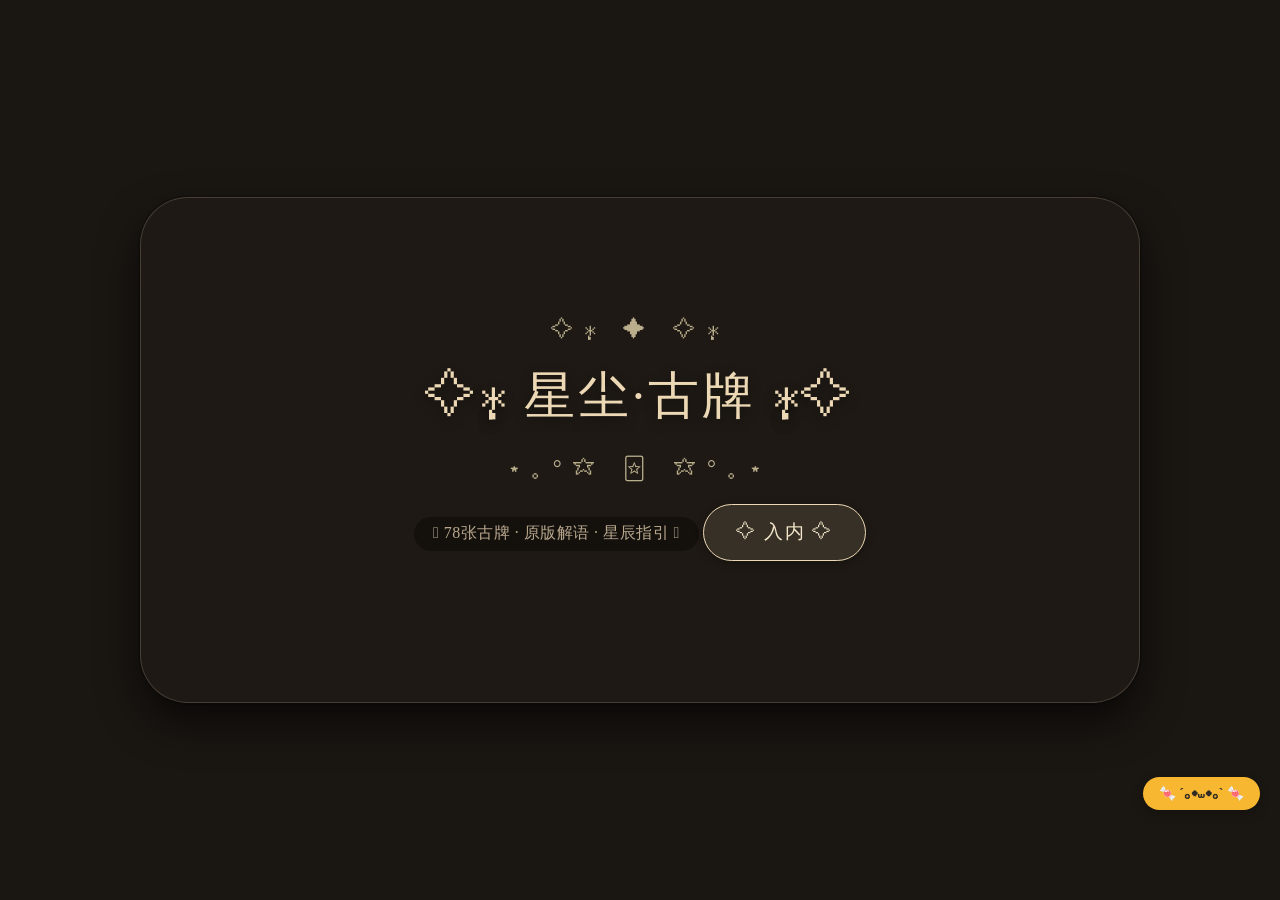
==== commit a6426235: "恢复初始版本（用户要求）：index.html 回到 fbf4da2 原样，仅提升缓存版本触发刷新" ====
--- a/index.html
+++ b/index.html
@@ -1,338 +1,663 @@
 <!DOCTYPE html>
 <html lang="zh-CN">
 <head>
-<meta charset="UTF-8">
-<meta name="viewport" content="width=device-width,initial-scale=1,viewport-fit=cover">
-<title>星尘古牌 · 78张塔罗在线占卜</title>
-<meta name="viewport" content="width=device-width, initial-scale=1.0, user-scalable=yes, viewport-fit=cover">
-<meta name="description" content="星尘·古牌：78 张完整塔罗牌库，三牌、二牌抉择、五牌深入三种牌阵，正逆位详细解读，支持历史复盘与收藏。">
-<meta name="theme-color" content="#1a1612">
-<meta name="apple-mobile-web-app-capable" content="yes">
-<link rel="icon" href="./00.png" type="image/png">
-<link rel="apple-touch-icon" href="./00.png">
-<link rel="manifest" href="./manifest.json">
-<meta property="og:type" content="website">
-<meta property="og:site_name" content="星尘·古牌">
-<meta property="og:title" content="✦ 星尘·古牌 ✦ 78张塔罗在线占卜">
-<meta property="og:description" content="78 张完整塔罗牌库，三种牌阵，正逆位详细解读。一次抽牌，认真回答你心里的那个问题。">
-<meta property="og:image" content="https://xyykx43.github.io/shiny-chainsaw/00.png">
-<meta property="og:url" content="https://xyykx43.github.io/shiny-chainsaw/">
-<meta name="twitter:description" content="78 张完整塔罗牌库，三种牌阵，正逆位详细解读。">
-<meta name="twitter:image" content="https://xyykx43.github.io/shiny-chainsaw/00.png">
-<style>
-@font-face{font-family:"Xingchen Serif";src:url("./assets/fonts/noto-serif-sc-subset.woff2") format("woff2");font-display:swap}
-:root{--serif:"Xingchen Serif","Songti SC","Noto Serif CJK SC",Georgia,serif;
-  --gold:#c8a567;--paper:#f7edd6;--ink:#241a12;--px:0px;--py:0px}
-*{margin:0;padding:0;box-sizing:border-box;-webkit-tap-highlight-color:transparent}
-html,body{height:100%;overflow:hidden;background:#060403}
-body{font-family:var(--serif);color:#f0e4c8}
-
-/* ===== 场景 ===== */
-.scene{position:fixed;inset:0;z-index:0;overflow:hidden}
-.scene-bg,.scene-world{position:absolute;inset:-6%;background-position:center;background-size:cover;
-  transition:opacity 1s ease,transform 7s cubic-bezier(.16,.8,.24,1),filter 3s ease}
-.scene-bg{background-image:url("./assets/scene/keyart/room.jpg");filter:brightness(.6) saturate(.9);
-  transform:translate3d(calc(var(--px)*.6),calc(var(--py)*.6),0) scale(1.04)}
-body.entered .scene-bg{transform:translate3d(calc(var(--px)*.6),calc(var(--py)*.6),0) scale(1.10)}
-.scene-world{background-image:url("./assets/scene/keyart/world.jpg");opacity:0;filter:brightness(.55) saturate(.9);
-  transform:scale(1.14)}
-body.fate .scene-bg{opacity:0}
-body.fate .scene-world{opacity:1;transform:scale(1.0);filter:brightness(.68) saturate(.95)}
-.scene-fg{position:absolute;left:-16%;right:-16%;z-index:1;pointer-events:none;opacity:.8;
-  background:url("./assets/scene/keyart/fg-thorn.webp") center top/150% no-repeat;
-  filter:brightness(.4) blur(1.1px);
-  transform:translate3d(calc(var(--px)*2.4),calc(var(--py)*2.4),0)}
-.scene-veil{position:absolute;inset:0;z-index:2;pointer-events:none;
-  background:radial-gradient(115% 70% at 50% 40%,transparent 26%,rgba(8,5,4,.86) 100%),
-             linear-gradient(180deg,rgba(8,5,4,.6),transparent 20%,transparent 76%,rgba(8,5,4,.92))}
-.scene-grain{position:absolute;inset:0;z-index:3;pointer-events:none;opacity:.12;mix-blend-mode:overlay;
-  background-image:url("data:image/svg+xml,%3Csvg xmlns='http://www.w3.org/2000/svg' width='120' height='120'%3E%3Cfilter id='n'%3E%3CfeTurbulence type='fractalNoise' baseFrequency='.8' numOctaves='2'/%3E%3C/filter%3E%3Crect width='120' height='120' filter='url(%23n)'/%3E%3C/svg%3E")}
-.blackout{position:fixed;inset:0;z-index:40;background:#050302;opacity:0;pointer-events:none;
-  transition:opacity .55s ease}
-.blackout.on{opacity:1}
-
-/* ===== 封面 ===== */
-.cover{position:fixed;inset:0;z-index:20;display:flex;flex-direction:column;align-items:center;
-  justify-content:center;gap:14px;text-align:center;padding:0 10%}
-.cover .star-line{display:none}
-.cover h1{font-size:clamp(26px,8.6vw,40px);font-weight:400;letter-spacing:.18em;color:#f5e9cb;
-  text-shadow:0 3px 26px rgba(0,0,0,.95)}
-.cover p{font-size:11px;letter-spacing:.18em;color:rgba(240,226,196,.75);text-shadow:0 2px 12px #000}
-.enter-btn{margin-top:8px;padding:11px 34px;border:1px solid rgba(240,226,196,.7);border-radius:2px;
-  background:rgba(18,10,6,.6);color:#f6ead0;font-family:inherit;font-size:12px;letter-spacing:.34em;
-  text-indent:.34em;cursor:pointer}
-
-/* ===== 舞台 ===== */
-#divinationPane{position:fixed;inset:0;z-index:15;display:none}
-#divinationPane.active{display:block}
-.page{position:absolute;inset:0;display:none;flex-direction:column;
-  padding:max(16px,3.4vh) 12px calc(78px + env(safe-area-inset-bottom))}
-.page.on{display:flex;animation:pageIn .6s cubic-bezier(.2,.85,.25,1)}
-@keyframes pageIn{from{opacity:0;transform:translateY(16px)}to{opacity:1;transform:none}}
-
-.plate{background:linear-gradient(180deg,rgba(253,246,229,.97),rgba(240,228,203,.97));
-  border-radius:10px;padding:18px 16px;width:100%;max-width:430px;margin:0 auto;color:var(--ink);
-  box-shadow:0 30px 60px -30px #000,inset 0 0 0 1px rgba(140,114,69,.5),
-             inset 0 0 0 6px rgba(255,252,240,.5),inset 0 0 0 7px rgba(140,114,69,.25);
-  max-height:100%;overflow-y:auto}
-.plate-title{text-align:center;font-size:12px;letter-spacing:.44em;text-indent:.44em;color:#6b5334;
-  padding-bottom:10px;margin-bottom:12px;border-bottom:1px solid rgba(140,114,69,.4)}
-
-/* 提问 */
-.today-card{text-align:center;font-size:.74rem;line-height:1.8;color:#5b4a36;
-  border-top:1px solid rgba(140,114,69,.25);border-bottom:1px solid rgba(140,114,69,.25);
-  padding:9px 4px;margin-bottom:14px;cursor:pointer}
-.slips{display:flex;flex-wrap:wrap;gap:8px;justify-content:center;margin-bottom:14px}
-.quick-tag{background:rgba(255,252,240,.8);border:1px solid rgba(140,114,69,.45);border-radius:2px;
-  color:#4a3620;font-family:inherit;font-size:.78rem;letter-spacing:.12em;padding:8px 14px;cursor:pointer}
-.input-wrapper{position:relative;display:flex;align-items:center;margin-bottom:12px}
-#questionInput{width:100%;background:transparent;border:none;border-bottom:1px solid rgba(140,114,69,.5);
-  padding:10px 30px 10px 4px;color:var(--ink);font-family:inherit;font-size:.92rem;text-align:center}
-#questionInput:focus{outline:none;border-bottom-color:#8c6a34}
-.clear-input{position:absolute;right:6px;color:#8c7245;cursor:pointer}
-#spreadSelect,#themeToggleBtn{width:100%;background:rgba(255,252,240,.8);border:1px solid rgba(140,114,69,.45);
-  border-radius:2px;color:#4a3620;font-family:inherit;font-size:.78rem;padding:9px;margin-bottom:10px}
-.mode-group{display:flex;gap:8px;margin-bottom:14px}
-.mode-btn{flex:1;background:rgba(255,252,240,.8);border:1px solid rgba(140,114,69,.45);border-radius:2px;
-  color:#5b4a36;font-family:inherit;font-size:.76rem;padding:9px;cursor:pointer}
-.mode-btn.active{background:#8c6a34;color:#fdf5e0;border-color:#8c6a34}
-.row.center{display:flex;gap:10px;justify-content:center;margin-bottom:8px}
-.btn-draw{padding:11px 20px;border:1px solid rgba(140,114,69,.55);border-radius:2px;
-  background:rgba(255,252,240,.85);color:#3a2c1c;font-family:inherit;font-size:.82rem;letter-spacing:.2em;
-  text-indent:.2em;cursor:pointer}
-.btn-draw.small{font-size:.72rem;letter-spacing:.1em}
-.manual-panel{display:none;margin-top:12px;padding-top:12px;border-top:1px solid rgba(140,114,69,.3)}
-.manual-panel.active{display:block}
-.manual-panel input{width:56px;margin:4px;padding:6px;text-align:center;border-radius:4px;
-  border:1px solid rgba(140,114,69,.4);background:rgba(255,252,240,.8);font-family:inherit;color:var(--ink)}
-
-/* 牌阵 */
-#resultArea{flex:1;display:flex;flex-direction:column;justify-content:center;overflow-y:auto}
-.spread-area{display:flex;flex-wrap:nowrap;justify-content:center;gap:10px;padding:4px}
-.card-container{width:calc((100% - 20px)/3);max-width:104px;perspective:800px;
-  animation:dealIn .68s cubic-bezier(.22,.9,.28,1) both}
-.card-container:nth-child(2){animation-delay:.12s}
-.card-container:nth-child(3){animation-delay:.24s}
-.card-container:nth-child(4){animation-delay:.36s}
-.card-container:nth-child(5){animation-delay:.48s}
-@keyframes dealIn{0%{opacity:0;transform:translateY(44px) rotate(-8deg)}
-  65%{opacity:1;transform:translateY(-5px) rotate(1.5deg)}100%{opacity:1;transform:none}}
-.card-inner{position:relative;width:100%;transform-style:preserve-3d;
-  transition:transform .64s cubic-bezier(.34,1.4,.5,1)}
-.card-container.flipped .card-inner{transform:rotateY(180deg)}
-.card-front,.card-back{backface-visibility:hidden;border-radius:3px;
-  border:1px solid rgba(140,114,69,.6);background:#f7edd6;box-shadow:0 14px 26px -16px rgba(0,0,0,.9)}
-.card-front{position:absolute;inset:0;transform:rotateY(180deg);display:flex;flex-direction:column;
-  align-items:center;justify-content:flex-start;padding:8px 6px;overflow:hidden}
-.card-back{position:relative;display:block;width:100%;height:100%;min-height:150px;overflow:hidden}
-.card-back img,.card-front img{width:100%;display:block}
-.card-front img{max-height:74px;width:auto;object-fit:contain;margin-bottom:5px;
-  filter:saturate(.6) sepia(.15) contrast(1.04)}
-.card-name{font-size:.78rem}
-.card-orient{font-size:.6rem;color:#8c7245}
-.card-short{font-size:.56rem;line-height:1.4;color:#5b4a36;
-  display:-webkit-box;-webkit-line-clamp:3;-webkit-box-orient:vertical;overflow:hidden}
-
-/* 解读 */
-.reading-block{background:#fbf3dc;border-radius:8px;padding:16px 14px;margin:10px 2px;
-  font-size:.84rem;line-height:1.9;color:var(--ink);
-  box-shadow:inset 0 0 0 1px rgba(140,114,69,.45),inset 0 0 0 5px rgba(255,252,240,.55);
-  animation:sheetUp 1s cubic-bezier(.2,.85,.25,1) both}
-@keyframes sheetUp{from{opacity:0;transform:translateY(40px)}to{opacity:1;transform:none}}
-
-/* 柜 */
-.tools-grid{display:grid;grid-template-columns:1fr 1fr;gap:8px;margin-bottom:14px}
-.tools-grid button{background:rgba(255,252,240,.8);border:1px solid rgba(140,114,69,.45);border-radius:2px;
-  color:#3a2c1c;font-family:inherit;font-size:.74rem;padding:10px 6px;cursor:pointer}
-.history-title{display:flex;align-items:center;gap:8px;margin:10px 0 6px;font-size:.72rem;color:#6b5334}
-.rule-title{letter-spacing:.2em}
-.history-search{flex:1;background:transparent;border:none;border-bottom:1px solid rgba(140,114,69,.4);
-  padding:6px 2px;font-family:inherit;font-size:.78rem;color:var(--ink)}
-.history-list{list-style:none;max-height:120px;overflow-y:auto;font-size:.74rem}
-.history-list li{border-left:2px solid rgba(140,114,69,.4);padding:6px 8px;margin-bottom:5px;
-  display:flex;justify-content:space-between;gap:6px;cursor:pointer;color:#4a3620}
-.favorites-panel{display:none;margin-top:10px;font-size:.76rem}
-.favorites-panel.active{display:block}
-.favorites-panel ul{list-style:none;margin-top:6px}
-.favorites-panel li{padding:5px 0;border-bottom:1px solid rgba(140,114,69,.25);cursor:pointer}
-.changelog-panel{margin-top:12px;border:1px solid rgba(140,114,69,.3);border-radius:4px;overflow:hidden}
-.changelog-header{padding:9px 12px;display:flex;justify-content:space-between;cursor:pointer;
-  font-size:.74rem;color:#6b5334;background:rgba(255,252,240,.6)}
-.changelog-content{max-height:0;overflow:hidden;transition:max-height .3s;padding:0 12px;font-size:.72rem}
-.changelog-content.open{max-height:260px;overflow-y:auto;padding:8px 12px}
-.guestbook-buttons{display:flex;gap:10px;justify-content:center;margin:14px 0 8px}
-.guestbook-btn{border:1px solid rgba(140,114,69,.45);border-radius:2px;padding:8px 14px;
-  font-size:.72rem;color:#4a3620;text-decoration:none;background:rgba(255,252,240,.7)}
-.guestbook-note,.footer-disclaimer{text-align:center;font-size:.64rem;color:#7a6446;line-height:1.8}
-
-/* 页签 */
-.ribbon{position:absolute;left:0;right:0;bottom:0;display:flex;justify-content:center;gap:6px;
-  padding:8px 0 calc(12px + env(safe-area-inset-bottom));z-index:16;
-  background:linear-gradient(180deg,transparent,rgba(6,4,3,.88) 44%)}
-.ribbon button{background:rgba(14,10,7,.62);border:1px solid rgba(200,165,103,.32);border-radius:2px;
-  color:rgba(240,228,200,.82);font-family:inherit;font-size:12px;letter-spacing:.3em;text-indent:.3em;
-  padding:9px 22px;cursor:pointer}
-.ribbon button.on{background:rgba(200,165,103,.9);color:#14100c;border-color:rgba(200,165,103,.9)}
-
-/* 浮层 */
-.toast-msg{position:fixed;left:50%;top:12%;transform:translateX(-50%);z-index:60;
-  background:rgba(12,8,6,.9);color:#f2e6c9;border:1px solid rgba(200,165,103,.5);border-radius:2px;
-  padding:8px 18px;font-size:.76rem;opacity:0;transition:opacity .25s;pointer-events:none}
-.modal{position:fixed;inset:0;z-index:50;display:flex;align-items:center;justify-content:center;
-  background:rgba(5,3,2,.82);visibility:hidden;opacity:0;transition:.25s}
-.modal.active{visibility:visible;opacity:1}
-.modal-content{background:#fbf3dc;color:var(--ink);border-radius:10px;padding:22px;width:88%;max-width:420px;
-  max-height:78vh;overflow-y:auto;font-size:.86rem;line-height:1.9;
-  box-shadow:inset 0 0 0 6px rgba(255,252,240,.6),inset 0 0 0 7px rgba(140,114,69,.4)}
-.modal-content button{margin-top:14px;width:100%;padding:9px;border:1px solid rgba(140,114,69,.5);
-  border-radius:2px;background:rgba(255,252,240,.8);font-family:inherit;cursor:pointer}
-.candy-donate-btn{position:fixed;right:12px;bottom:calc(70px + env(safe-area-inset-bottom));z-index:45;
-  background:rgba(14,10,7,.7);border:1px solid rgba(200,165,103,.35);border-radius:2px;
-  color:rgba(240,228,200,.8);font-size:.68rem;padding:7px 12px;cursor:pointer}
-.donate-modal{position:fixed;inset:0;z-index:70;display:none;align-items:center;justify-content:center;
-  background:rgba(5,3,2,.86)}
-.donate-modal-content{background:#fbf3dc;color:var(--ink);border-radius:10px;padding:22px;
-  width:86%;max-width:330px;text-align:center;position:relative}
-.donate-close{position:absolute;right:14px;top:8px;font-size:22px;cursor:pointer;color:#8c7245}
-.donate-qrcode-item img{width:150px;height:150px;border-radius:6px;border:1px solid rgba(140,114,69,.4);
-  background:#fff;padding:6px;margin-top:10px}
-.share-card-container{position:fixed;left:-9999px;top:0}
-
-body.fate #fullInterpretation{position:absolute;left:0;right:0;
-  bottom:calc(74px + env(safe-area-inset-bottom));max-height:46vh;overflow:hidden;z-index:5}
-body.fate .reading-block{max-height:46vh;overflow-y:auto;margin:0 8px}
-body.fate .spread-area{position:relative;z-index:6}
-body.fate #resultArea{justify-content:flex-start;padding-top:9vh}
-
-body.fate .card-short{display:none}
-body.fate .card-front{padding:7px 5px}
-body.fate .card-front img{max-height:92px;margin-bottom:6px}
-body.fate .card-name{font-size:.82rem;margin-bottom:2px}
-body.fate .card-orient{font-size:.62rem}
-body.fate #resultArea{padding-top:11vh}
-body.fate .spread-area{max-width:380px;margin:0 auto}
-body.fate .card-name{color:#2b2118}
-body.fate .card-orient{color:#8c7245}
-.card-front{color:#2b2118}
-</style>
+    <meta charset="UTF-8">
+    <meta name="viewport" content="width=device-width, initial-scale=1.0, user-scalable=yes, viewport-fit=cover">
+    <title>✦ 星尘·古牌 ✦ · 78张塔罗在线占卜</title>
+    <meta name="description" content="星尘·古牌：78 张完整塔罗牌库，三牌、二牌抉择、五牌深入三种牌阵，正逆位详细解读，支持历史复盘与收藏。">
+    <meta name="theme-color" content="#1a1612">
+    <meta name="apple-mobile-web-app-capable" content="yes">
+    <link rel="canonical" href="https://xyykx43.github.io/shiny-chainsaw/">
+    <link rel="icon" href="./00.png" type="image/png">
+    <link rel="apple-touch-icon" href="./00.png">
+    <link rel="manifest" href="./manifest.json">
+    <meta property="og:type" content="website">
+    <meta property="og:site_name" content="星尘·古牌">
+    <meta property="og:title" content="✦ 星尘·古牌 ✦ 78张塔罗在线占卜">
+    <meta property="og:description" content="78 张完整塔罗牌库，三种牌阵，正逆位详细解读。一次抽牌，认真回答你心里的那个问题。">
+    <meta property="og:image" content="https://xyykx43.github.io/shiny-chainsaw/00.png">
+    <meta property="og:url" content="https://xyykx43.github.io/shiny-chainsaw/">
+    <meta name="twitter:card" content="summary_large_image">
+    <meta name="twitter:title" content="✦ 星尘·古牌 ✦ 78张塔罗在线占卜">
+    <meta name="twitter:description" content="78 张完整塔罗牌库，三种牌阵，正逆位详细解读。">
+    <meta name="twitter:image" content="https://xyykx43.github.io/shiny-chainsaw/00.png">
+    <link rel="preload" as="image" href="./beibu.png">
+    <style>
+        /* ========== 完整样式（无删减） ========== */
+        :root {
+            --bg-page: #1a1612;
+            --bg-card: #fdf8f0;
+            --text-primary: #2e2a24;
+            --text-secondary: #6f5f4e;
+            --border-light: #e0d6c4;
+            --accent-gold: #b8a78d;
+            --accent-glow: #ecd8b4;
+            --shadow: 0 8px 20px rgba(0,0,0,0.1);
+            --overlay: rgba(0,0,0,0.75);
+            --card-back: #2e2a24;
+            --selected-glow: #ffcf4a;
+        }
+        body.dark {
+            --bg-page: #0f0e0a;
+            --bg-card: #1e1b15;
+            --text-primary: #e9e2d0;
+            --text-secondary: #b8a78d;
+            --border-light: #3a322a;
+            --accent-gold: #cbbf9a;
+            --accent-glow: #ecd8b4;
+            --shadow: 0 8px 20px rgba(0,0,0,0.6);
+            --overlay: rgba(0,0,0,0.9);
+            --card-back: #1f1b16;
+        }
+        * { margin: 0; padding: 0; box-sizing: border-box; }
+        body {
+            background: var(--bg-page);
+            font-family: 'Georgia', 'Times New Roman', 'PingFang SC', 'Microsoft YaHei', serif;
+            transition: background 0.4s, color 0.3s;
+            min-height: 100vh;
+            display: flex;
+            justify-content: center;
+            align-items: center;
+            padding: 16px;
+            color: var(--text-primary);
+        }
+        .tarot-wrapper { max-width: 1000px; width: 100%; margin: 0 auto; }
+        .top-bar {
+            display: flex;
+            flex-direction: column;
+            align-items: stretch;
+            margin-bottom: 20px;
+            gap: 8px;
+        }
+        .top-bar button, .top-bar select, .mode-switch { width: 100%; text-align: center; }
+        button, .quick-tag, select, .enter-btn, .btn-draw, .mode-btn {
+            background: rgba(0,0,0,0.25);
+            border: 1px solid var(--accent-gold);
+            color: var(--accent-glow);
+            padding: 7px 14px;
+            border-radius: 40px;
+            font-size: 0.8rem;
+            cursor: pointer;
+            backdrop-filter: blur(6px);
+            transition: transform 0.1s ease, background 0.2s;
+            font-family: inherit;
+            letter-spacing: 0.5px;
+            white-space: nowrap;
+            position: relative;
+            overflow: hidden;
+        }
+        button:active, .quick-tag:active, .mode-btn:active, .select-card:active, .card-container:active { transform: scale(0.96); }
+        button::after, .btn-draw::after, .mode-btn::after {
+            content: '';
+            position: absolute;
+            top: 50%;
+            left: 50%;
+            width: 0;
+            height: 0;
+            border-radius: 50%;
+            background: rgba(255,255,255,0.3);
+            transform: translate(-50%, -50%);
+            transition: width 0.3s, height 0.3s;
+        }
+        button:active::after, .btn-draw:active::after, .mode-btn:active::after { width: 200px; height: 200px; }
+        .mode-group { display: flex; gap: 8px; margin-bottom: 8px; }
+        .mode-btn { flex: 1; background: rgba(0,0,0,0.2); }
+        .mode-btn.active { background: var(--accent-gold); color: #1a1612; border-color: var(--accent-gold); }
+
+        .cover {
+            background: #1e1914;
+            border-radius: 48px;
+            box-shadow: 0 20px 40px rgba(0,0,0,0.6), 0 0 0 1px rgba(236,216,180,0.2) inset, 0 0 0 2px rgba(0,0,0,0.2);
+            padding: 12% 5%;
+            text-align: center;
+            cursor: pointer;
+            transition: all 0.3s ease;
+            backdrop-filter: blur(2px);
+        }
+        .cover h1 {
+            font-size: clamp(1.8rem, 10vw, 3.2rem);
+            letter-spacing: 0.06em;
+            color: #ecd8b4;
+            margin-bottom: 0.5em;
+            text-shadow: 0 4px 12px rgba(0,0,0,0.4);
+            font-weight: 400;
+            word-break: keep-all;
+            white-space: normal;
+            line-height: 1.3;
+        }
+        .cover .star-line {
+            font-size: clamp(0.9rem, 5vw, 1.4rem);
+            letter-spacing: 0.5em;
+            color: #cbbf9a;
+            margin-bottom: 1.2rem;
+            opacity: 0.9;
+        }
+        .cover p {
+            font-size: clamp(0.8rem, 4vw, 1rem);
+            color: #d9cba3;
+            margin: 1rem 0 2rem 0;
+            background: rgba(0,0,0,0.3);
+            display: inline-block;
+            padding: 0.4rem 1.2rem;
+            border-radius: 60px;
+            backdrop-filter: blur(4px);
+            letter-spacing: 0.03em;
+        }
+        .enter-btn {
+            background: rgba(236,216,180,0.12);
+            border: 1px solid #ecd8b4;
+            color: #f3e6c9;
+            padding: 0.9rem 2rem;
+            border-radius: 60px;
+            cursor: pointer;
+            font-size: clamp(1rem, 5vw, 1.2rem);
+            letter-spacing: 0.1em;
+            transition: all 0.2s;
+            backdrop-filter: blur(8px);
+            box-shadow: 0 2px 8px rgba(0,0,0,0.3);
+            font-weight: 500;
+            width: auto;
+            min-width: 160px;
+        }
+        .enter-btn:active {
+            transform: scale(0.96);
+            background: rgba(236,216,180,0.3);
+        }
+        @media (max-width: 550px) {
+            .cover { padding: 15% 6%; border-radius: 32px; }
+            .cover h1 { letter-spacing: 0.04em; }
+            .cover .star-line { letter-spacing: 0.3em; }
+            .enter-btn { padding: 0.8rem 1.2rem; min-width: 130px; }
+        }
+
+        .divination-pane {
+            background: var(--bg-card);
+            border-radius: 28px;
+            padding: 32px 24px 48px;
+            opacity: 0;
+            transform: translateY(20px);
+            transition: opacity 0.7s ease, transform 0.6s ease;
+            pointer-events: none;
+            box-shadow: var(--shadow);
+            display: none;
+        }
+        .divination-pane.active { display: block; opacity: 1; transform: translateY(0); pointer-events: auto; }
+        .question-area {
+            margin-bottom: 28px;
+            background: rgba(0,0,0,0.02);
+            padding: 14px 16px 18px;
+            border-radius: 14px;
+            border: 1px solid var(--border-light);
+        }
+        .input-wrapper { position: relative; display: flex; align-items: center; }
+        .input-wrapper input {
+            width: 100%;
+            background: var(--bg-card);
+            border: 1px solid var(--border-light);
+            padding: 9px 36px 9px 14px;
+            border-radius: 28px;
+            color: var(--text-primary);
+            font-family: inherit;
+            font-size: 0.9rem;
+        }
+        .clear-input { position: absolute; right: 14px; cursor: pointer; color: var(--text-secondary); font-size: 1rem; }
+        .quick-tag {
+            background: none;
+            border: 1px solid var(--border-light);
+            padding: 5px 14px;
+            border-radius: 30px;
+            font-size: 0.8rem;
+            cursor: pointer;
+            color: var(--text-primary);
+            display: inline-block;
+            margin: 3px;
+        }
+        .btn-draw {
+            background: none;
+            border: 1px solid var(--accent-gold);
+            padding: 9px 32px;
+            border-radius: 40px;
+            cursor: pointer;
+            margin: 14px 0;
+            font-size: 0.9rem;
+            letter-spacing: 2px;
+            color: var(--text-primary);
+        }
+        .spread-area, .revealed-area {
+            display: flex;
+            justify-content: center;
+            gap: 20px;
+            flex-wrap: wrap;
+            margin: 20px 0;
+        }
+        .card-container {
+            width: 150px;
+            perspective: 1000px;
+            cursor: pointer;
+            transition: transform 0.1s;
+        }
+        .card-container:active { transform: scale(0.97); }
+        .card-inner {
+            position: relative;
+            width: 100%;
+            text-align: center;
+            transition: transform 0.5s cubic-bezier(0.2, 0.9, 0.4, 1.1);
+            transform-style: preserve-3d;
+            border-radius: 16px;
+            box-shadow: var(--shadow);
+        }
+        .card-container.flipped .card-inner { transform: rotateY(180deg); }
+        .card-front, .card-back {
+            position: relative;
+            width: 100%;
+            backface-visibility: hidden;
+            border-radius: 16px;
+            background: var(--bg-card);
+            border: 1px solid var(--border-light);
+            padding: 12px 8px;
+            min-height: 220px;
+            display: flex;
+            flex-direction: column;
+            align-items: center;
+            justify-content: center;
+        }
+        .card-front { transform: rotateY(180deg); }
+        .card-back {
+            background: var(--card-back);
+            display: flex;
+            align-items: center;
+            justify-content: center;
+            position: absolute;
+            top: 0;
+            left: 0;
+            width: 100%;
+            height: 100%;
+            padding: 0;
+            overflow: hidden;
+        }
+        .card-back img {
+            width: 100%;
+            height: 100%;
+            object-fit: cover;
+            display: block;
+        }
+        .card-name { font-weight: bold; font-size: 1rem; margin-bottom: 6px; }
+        .card-orient { font-size: 0.75rem; color: var(--text-secondary); margin-bottom: 8px; }
+        .card-short { font-size: 0.8rem; line-height: 1.4; }
+        .card-front img { width: 100px; height: auto; border-radius: 12px; margin-bottom: 8px; background: #f0e9df; }
+        body.dark .card-front img { background: #2a251f; }
+        .select-area {
+            display: flex;
+            justify-content: center;
+            flex-wrap: wrap;
+            gap: 16px;
+            margin: 20px 0;
+            max-height: 500px;
+            overflow-y: auto;
+            padding: 10px;
+            background: rgba(0,0,0,0.03);
+            border-radius: 28px;
+        }
+        .select-card {
+            width: 100px;
+            height: 140px;
+            cursor: pointer;
+            transition: transform 0.15s, box-shadow 0.15s;
+            border-radius: 12px;
+            background: var(--card-back);
+            display: flex;
+            align-items: center;
+            justify-content: center;
+            box-shadow: 0 2px 6px rgba(0,0,0,0.2);
+            overflow: hidden;
+        }
+        .select-card img {
+            width: 100%;
+            height: 100%;
+            object-fit: cover;
+            display: block;
+        }
+        .select-card.selected {
+            box-shadow: 0 0 0 3px var(--selected-glow), 0 0 0 6px rgba(255,207,74,0.3);
+            transform: scale(0.96);
+        }
+        .select-card:active { transform: scale(0.94); }
+        .select-card:hover { transform: translateY(-4px); }
+        .card-result {
+            width: 150px;
+            background: var(--bg-card);
+            border: 1px solid var(--border-light);
+            border-radius: 16px;
+            padding: 12px;
+            text-align: center;
+            box-shadow: var(--shadow);
+            transition: transform 0.2s;
+        }
+        .card-result:hover { transform: translateY(-4px); }
+        .card-result img { width: 100px; border-radius: 12px; margin-bottom: 8px; }
+        .card-result .card-name { font-weight: bold; font-size: 1rem; }
+        .card-result .card-orient { font-size: 0.8rem; color: var(--text-secondary); }
+        .card-result .card-short { font-size: 0.8rem; margin-top: 6px; }
+        .reading-block {
+            border: 1px solid var(--border-light);
+            border-radius: 20px;
+            padding: 1.2rem 1.4rem;
+            margin-top: 24px;
+            background: rgba(0,0,0,0.02);
+            backdrop-filter: blur(2px);
+            box-shadow: 0 2px 6px rgba(0,0,0,0.05);
+            line-height: 1.65;
+            font-size: 0.9rem;
+        }
+        body.dark .reading-block { background: rgba(255,255,255,0.03); }
+        .manual-panel {
+            background: rgba(0,0,0,0.02);
+            border: 1px dashed var(--border-light);
+            border-radius: 12px;
+            padding: 12px;
+            margin: 12px 0;
+            display: none;
+        }
+        .manual-panel.active { display: block; }
+        .manual-panel input {
+            width: 60px;
+            padding: 6px;
+            margin: 4px;
+            border-radius: 8px;
+            border: 1px solid var(--border-light);
+            background: var(--bg-card);
+            color: var(--text-primary);
+            text-align: center;
+        }
+        .history-title { margin-top: 28px; font-size: 0.8rem; color: var(--text-secondary); }
+        .backup-bar { display: flex; gap: 8px; justify-content: center; align-items: center; margin: 18px 0 6px; flex-wrap: wrap; }
+        .history-search { width: 100%; background: var(--bg-card); border: 1px solid var(--border-light); border-radius: 20px; padding: 4px 12px; color: var(--text-primary); margin-bottom: 8px; }
+        .history-list { list-style: none; margin-top: 10px; max-height: 200px; overflow-y: auto; }
+        .history-list li { display: flex; justify-content: space-between; align-items: center; border-left: 2px solid var(--border-light); padding: 6px 10px; margin-bottom: 6px; cursor: pointer; font-size: 0.8rem; }
+        .history-list li:hover { background: rgba(0,0,0,0.03); }
+        .delete-history { background: none; border: none; color: #e67e22; cursor: pointer; font-size: 0.8rem; margin-left: 8px; }
+        .favorites-panel {
+            background: rgba(0,0,0,0.02);
+            border-radius: 14px;
+            padding: 14px;
+            margin-top: 16px;
+            border: 1px solid var(--border-light);
+            display: none;
+        }
+        .favorites-panel.active { display: block; }
+        .favorites-panel li { cursor: pointer; padding: 4px 0; font-size: 0.8rem; display: flex; justify-content: space-between; align-items: center; }
+        .today-card {
+            background: linear-gradient(135deg, var(--accent-gold), #cbbf9a);
+            color: #1a1612;
+            padding: 8px 16px;
+            border-radius: 40px;
+            text-align: center;
+            margin-bottom: 20px;
+            cursor: pointer;
+            font-weight: bold;
+        }
+        .music-control {
+            position: fixed;
+            bottom: 20px;
+            right: 20px;
+            background: rgba(0,0,0,0.45);
+            backdrop-filter: blur(10px);
+            border-radius: 40px;
+            padding: 6px 16px;
+            color: #f2e3c9;
+            cursor: pointer;
+            z-index: 200;
+            font-size: 0.75rem;
+        }
+        .toast-msg {
+            position: fixed;
+            top: 80px;
+            left: 50%;
+            transform: translateX(-50%);
+            background: rgba(0,0,0,0.7);
+            color: #ffefcf;
+            padding: 6px 16px;
+            border-radius: 40px;
+            font-size: 0.8rem;
+            opacity: 0;
+            transition: opacity 0.25s;
+            pointer-events: none;
+            z-index: 300;
+        }
+        .modal {
+            position: fixed;
+            top: 0;
+            left: 0;
+            width: 100%;
+            height: 100%;
+            background: var(--overlay);
+            backdrop-filter: blur(6px);
+            display: flex;
+            align-items: center;
+            justify-content: center;
+            z-index: 1000;
+            visibility: hidden;
+            opacity: 0;
+            transition: 0.25s;
+        }
+        .modal.active { visibility: visible; opacity: 1; }
+        .modal-content {
+            background: var(--bg-card);
+            max-width: 450px;
+            width: 90%;
+            padding: 28px;
+            border-radius: 24px;
+            text-align: left;
+            color: var(--text-primary);
+            line-height: 1.8;
+            font-size: 0.9rem;
+            max-height: 80vh;
+            overflow-y: auto;
+        }
+        .modal-content button {
+            margin-top: 16px;
+            background: none;
+            border: 1px solid var(--accent-gold);
+            color: var(--text-primary);
+            padding: 6px 20px;
+            border-radius: 30px;
+            cursor: pointer;
+            width: 100%;
+        }
+        .footer-disclaimer {
+            font-size: 0.7rem;
+            text-align: center;
+            margin-top: 32px;
+            color: var(--text-secondary);
+        }
+        .share-card-container {
+            position: fixed;
+            top: -9999px;
+            left: -9999px;
+            width: 560px;
+            background: #fdf8f0;
+            border-radius: 28px;
+            box-shadow: 0 20px 30px rgba(0,0,0,0.2);
+            font-family: 'Georgia', 'Times New Roman', 'PingFang SC', 'Microsoft YaHei', serif;
+            z-index: -1;
+            opacity: 0;
+            visibility: hidden;
+        }
+        .share-card-inner {
+            padding: 28px 28px;
+            background: #fdf8f0;
+            color: #2e2a24;
+        }
+        .share-title { text-align: center; border-bottom: 1px solid #e0d6c4; padding-bottom: 12px; margin-bottom: 20px; }
+        .share-title h2 { color: #b8a070; font-size: 26px; margin: 0; }
+        .share-spread-name { font-size: 14px; color: #8b7a66; margin-top: 4px; }
+        .share-question {
+            background: #f3ede3;
+            border-radius: 20px;
+            padding: 12px 16px;
+            margin-bottom: 24px;
+            text-align: center;
+            font-weight: bold;
+            font-size: 15px;
+            color: #2e2a24;
+        }
+        .share-card-item { margin-bottom: 20px; border-left: 4px solid #b8a78d; padding-left: 14px; }
+        .share-card-position { font-weight: bold; font-size: 16px; margin-bottom: 6px; color: #2e2a24; }
+        .share-card-meaning { font-size: 13px; line-height: 1.5; color: #2e2a24; }
+        .share-interpretation {
+            background: #e8e0d2;
+            border-radius: 20px;
+            padding: 18px;
+            margin-top: 16px;
+            font-size: 13px;
+            line-height: 1.6;
+            color: #2e2a24;
+        }
+        .share-footer { text-align: center; font-size: 10px; color: #b8a78d; margin-top: 20px; }
+        .candy-donate-btn {
+            position: fixed;
+            bottom: 90px;
+            right: 20px;
+            background: #f7b731;
+            border-radius: 40px;
+            padding: 8px 16px;
+            font-size: 14px;
+            font-weight: bold;
+            color: #2e2a24;
+            cursor: pointer;
+            box-shadow: 0 4px 12px rgba(0,0,0,0.2);
+            transition: transform 0.2s, background 0.2s;
+            z-index: 999;
+            display: flex;
+            align-items: center;
+            gap: 6px;
+            font-family: inherit;
+            backdrop-filter: none;
+            border: none;
+        }
+        .candy-donate-btn:hover { transform: scale(1.05); background: #ffcf4a; }
+        .candy-donate-btn:active { transform: scale(0.96); }
+        .donate-modal {
+            display: none;
+            position: fixed;
+            z-index: 1001;
+            left: 0;
+            top: 0;
+            width: 100%;
+            height: 100%;
+            background-color: rgba(0,0,0,0.7);
+            align-items: center;
+            justify-content: center;
+        }
+        .donate-modal-content {
+            background-color: var(--bg-card);
+            border-radius: 28px;
+            max-width: 340px;
+            width: 90%;
+            padding: 24px 20px;
+            text-align: center;
+            position: relative;
+            box-shadow: 0 20px 30px rgba(0,0,0,0.3);
+            font-family: inherit;
+        }
+        .donate-close {
+            position: absolute;
+            top: 12px;
+            right: 18px;
+            font-size: 28px;
+            cursor: pointer;
+            color: var(--text-secondary);
+        }
+        .donate-close:hover { color: var(--text-primary); }
+        .donate-modal-content h3 { font-size: 1.4rem; margin-bottom: 8px; color: var(--text-primary); }
+        .donate-modal-content p { font-size: 0.85rem; color: var(--text-secondary); margin-bottom: 16px; }
+        .donate-qrcodes { display: flex; flex-direction: column; gap: 20px; align-items: center; }
+        .donate-qrcode-item { text-align: center; }
+        .donate-qrcode-item img { width: 160px; height: 160px; border-radius: 16px; border: 1px solid var(--border-light); background: white; padding: 8px; }
+        .donate-qrcode-item span { display: block; margin-top: 6px; font-size: 12px; color: var(--text-secondary); }
+        @media (max-width: 550px) {
+            .candy-donate-btn { bottom: 80px; right: 16px; padding: 6px 12px; font-size: 12px; }
+            .donate-qrcode-item img { width: 140px; height: 140px; }
+            .card-container { width: 110px; }
+            .card-front img { width: 80px; }
+            .select-card { width: 70px; height: 100px; }
+            .card-result { width: 110px; }
+            .card-result img { width: 70px; }
+        }
+
+        .guestbook-buttons {
+            margin: 30px 0 20px;
+            text-align: center;
+            display: flex;
+            gap: 16px;
+            justify-content: center;
+            flex-wrap: wrap;
+        }
+        .guestbook-btn {
+            background: rgba(0,0,0,0.25);
+            border: 1px solid var(--accent-gold);
+            color: var(--accent-glow);
+            padding: 10px 24px;
+            border-radius: 60px;
+            font-size: 0.9rem;
+            cursor: pointer;
+            backdrop-filter: blur(6px);
+            transition: transform 0.1s ease, background 0.2s;
+            font-family: inherit;
+            letter-spacing: 1px;
+            text-decoration: none;
+            display: inline-flex;
+            align-items: center;
+            gap: 8px;
+        }
+        .guestbook-btn:active { transform: scale(0.96); }
+        .guestbook-note {
+            text-align: center;
+            font-size: 0.8rem;
+            color: var(--text-secondary);
+            margin: 10px 0;
+        }
+
+        .changelog-panel {
+            margin: 20px 0 10px;
+            border: 1px solid var(--border-light);
+            border-radius: 20px;
+            background: rgba(0,0,0,0.02);
+            overflow: hidden;
+        }
+        .changelog-header {
+            padding: 12px 18px;
+            cursor: pointer;
+            display: flex;
+            justify-content: space-between;
+            align-items: center;
+            font-weight: bold;
+            color: var(--accent-gold);
+            background: rgba(0,0,0,0.03);
+            transition: background 0.2s;
+        }
+        .changelog-header:hover { background: rgba(0,0,0,0.06); }
+        .changelog-icon { font-size: 1.2rem; }
+        .changelog-content {
+            max-height: 0;
+            overflow: hidden;
+            transition: max-height 0.3s ease-out;
+            padding: 0 18px;
+            background: rgba(0,0,0,0.01);
+        }
+        .changelog-content.open {
+            max-height: 500px;
+            padding: 12px 18px 18px;
+            overflow-y: auto;
+        }
+        .changelog-content p { margin: 8px 0; font-size: 0.75rem; }
+        .changelog-content ul { margin: 6px 0 6px 20px; font-size: 0.8rem; }
+        .contact-links a { color: var(--accent-gold); text-decoration: none; margin-right: 16px; }
+        .version-badge { font-size: 0.65rem; background: var(--accent-gold); color: #1a1612; padding: 2px 8px; border-radius: 20px; margin-left: 8px; }
+    </style>
 </head>
 <body>
-<div class="scene">
-  <div class="scene-bg" id="sceneBg"></div>
-  <div class="scene-fg"></div>
-  <div class="scene-world" id="sceneWorld"></div>
-  <div class="scene-veil"></div>
-  <div class="scene-grain"></div>
-</div>
-<div class="blackout" id="blackout"></div>
-
-<div id="coverLayer" class="cover">
-  <h1>星尘古牌</h1>
-  <p>七十八张 · 一次一问</p>
-  <button id="enterBtn" class="enter-btn">入 内 问 牌</button>
-</div>
-
-<div id="divinationPane" class="divination-pane">
-  <section class="page on" data-p="ask">
-    <div class="plate">
-      <div class="plate-title">写 下 你 的 问 题</div>
-      <div id="todayCard" class="today-card">今日古牌 · 点击查看</div>
-      <div class="slips">
-        <button data-quick="感情发展" class="quick-tag">感情</button>
-        <button data-quick="事业方向" class="quick-tag">事业</button>
-        <button data-quick="财运状况" class="quick-tag">财运</button>
-        <button data-quick="人际关系" class="quick-tag">人际</button>
-        <button data-quick="学业进展" class="quick-tag">学业</button>
-        <button data-quick="自我成长" class="quick-tag">成长</button>
-      </div>
-      <div class="input-wrapper">
-        <input type="text" id="questionInput" placeholder="或自己写一句" autocomplete="off">
-        <span id="clearInputBtn" class="clear-input">✕</span>
-      </div>
-      <select id="spreadSelect">
-        <option value="3">三牌 · 过去 现在 未来</option>
-        <option value="2">二牌 · 抉择</option>
-        <option value="5">五牌 · 深入</option>
-      </select>
-      <div class="mode-group">
-        <button id="modeStandardBtn" class="mode-btn active">标准翻牌</button>
-        <button id="ModeSelectBtn" class="mode-btn">选牌模式</button>
-      </div>
-      <div class="row center">
-        <button id="drawBtn" class="btn-draw">开 始 翻 牌</button>
-        <button id="toggleManualBtn" class="btn-draw small">自选编号</button>
-      </div>
-      <div id="manualPanel" class="manual-panel">
-        <p style="text-align:center;font-size:.72rem;color:#6b5334;">输入编号 1~78</p>
-        <div id="manualInputs" style="display:flex;flex-wrap:wrap;gap:6px;justify-content:center;"></div>
-        <div class="row center"><button id="manualDrawBtn" class="btn-draw">开 牌</button></div>
-      </div>
-    </div>
-  </section>
-
-  <section class="page" data-p="cards">
-    <div id="resultArea"></div>
-  </section>
-
-  <section class="page" data-p="tools">
-    <div class="plate">
-      <div class="plate-title">柜</div>
-      <div class="tools-grid">
-        <button id="themeToggleBtn">深色 · 护眼</button>
-        <button id="clearHistoryBtn">清空历史</button>
-        <button id="exportBtn">分享文本</button>
-        <button id="shareImageBtn">分享图片</button>
-        <button id="favoriteBtn">收藏本局</button>
-        <button id="toggleFavBtn">我的收藏</button>
-        <button id="backupBtn">备份数据</button>
-        <button id="importBtn">导入备份</button>
-      </div>
-      <div id="favoritesPanel" class="favorites-panel">
-        <strong>我的收藏 <button id="exportFavBtn" style="font-size:.7rem;">导出</button></strong>
-        <ul id="favList"></ul>
-      </div>
-      <div class="history-title"><span class="rule-title">占卜历史</span>
-        <input type="text" id="historySearch" class="history-search" placeholder="搜索">
-      </div>
-      <ul id="historyList" class="history-list"><li>—— 暂无 ——</li></ul>
-      <div class="changelog-panel">
-        <div class="changelog-header" id="changelogHeader"><span>更新日志</span><span>▼</span></div>
-        <div class="changelog-content" id="changelogContent">
-          <p><strong>版本</strong></p>
-          <ul><li>v3 书页舞台：一屏一幕，拍照式镜头</li><li>v2 版画场景与胶片调</li></ul>
-        </div>
-      </div>
-      <div class="guestbook-buttons">
-        <a href="https://docs.qq.com/form/page/DWURYVXBSTHdQb0dj" class="guestbook-btn" target="_blank">我要留言</a>
-        <a href="https://docs.qq.com/smartsheet/DWWdUYXpIY2hrRGhU" class="guestbook-btn" target="_blank">查看留言</a>
-      </div>
-      <div class="guestbook-note">匿名 · 无需登录</div>
-      <div class="footer-disclaimer">心理娱乐参考 · 请理性看待</div>
-    </div>
-    <input type="file" id="importFile" accept="application/json,.json" style="display:none">
-  </section>
-
-  <nav class="ribbon">
-    <button data-go="ask" class="on">问</button>
-    <button data-go="cards">牌</button>
-    <button data-go="tools">柜</button>
-  </nav>
-</div>
-
-<div id="shareCardContainer" class="share-card-container"></div>
-<div id="toastMsg" class="toast-msg"></div>
-<div id="cardModal" class="modal"><div class="modal-content" id="modalTextContent"></div></div>
-<div id="candyDonateBtn" class="candy-donate-btn">请我吃颗糖</div>
-<div id="donateModal" class="donate-modal">
-  <div class="donate-modal-content">
-    <span class="donate-close">&times;</span>
-    <h3>谢谢支持</h3>
-    <p>如果这些解语对你有用，请我吃颗糖。</p>
-    <div class="donate-qrcodes"><div class="donate-qrcode-item">
-      <img id="donateQr" src="" alt="赞赏码"><span>赞赏码</span></div></div>
-  </div>
-</div>
-
+<!-- ========== 环境检测与降级提示（完美优化） ========== -->
 <script>
 (function() {
     // 检测是否为微信内置浏览器
@@ -361,6 +686,135 @@
     }
 })();
 </script>
+
+<div class="tarot-wrapper">
+    <div id="coverLayer" class="cover">
+        <div class="star-line">✧*̣̩  ✦  ✧*̣̩</div>
+        <h1>✧*̣̩ 星尘·古牌 *̣̩✧</h1>
+        <div class="star-line">⋆｡°✩  🃟  ✩°｡⋆</div>
+        <p style="color:#b8a78d;">𓂀 78张古牌 · 原版解语 · 星辰指引 𓂀</p>
+        <button id="enterBtn" class="enter-btn">✧ 入内 ✧</button>
+    </div>
+    <div id="divinationPane" class="divination-pane">
+        <div class="mode-group">
+            <button id="modeStandardBtn" class="mode-btn active">🎴 标准翻牌</button>
+            <button id="ModeSelectBtn" class="mode-btn">🎲 选牌模式</button>
+        </div>
+        <div class="top-bar">
+            <button id="themeToggleBtn">🌙 深色 · 护眼</button>
+            <button id="clearHistoryBtn">🗑️ 清空历史</button>
+            <button id="exportBtn">📋 分享文本</button>
+            <button id="shareImageBtn">📸 分享图片</button>
+            <button id="favoriteBtn">⭐ 收藏</button>
+            <button id="toggleFavBtn">📖 查看收藏</button>
+            <select id="spreadSelect">
+                <option value="3">🃟 三牌 · 过去现在未来</option>
+                <option value="2">⚖️ 二牌 · 抉择</option>
+                <option value="5">🔮 五牌 · 深入</option>
+            </select>
+        </div>
+        <div id="todayCard" class="today-card">✨ 今日古牌指引 ✨ 点击查看</div>
+        <div class="question-area">
+            <label style="font-size:0.8rem;">•͈ᴗ⁃͈ ✧ 你想问什么？</label>
+            <div class="input-wrapper">
+                <input type="text" id="questionInput" placeholder="例如：感情发展 / 工作选择" autocomplete="off">
+                <span id="clearInputBtn" class="clear-input">✕</span>
+            </div>
+            <div style="margin-top:8px;">
+                <button data-quick="感情发展" class="quick-tag">✿ 感情</button>
+                <button data-quick="事业方向" class="quick-tag">✿ 事业</button>
+                <button data-quick="财运状况" class="quick-tag">✿ 财运</button>
+                <button data-quick="人际关系" class="quick-tag">✿ 人际</button>
+                <button data-quick="学业进展" class="quick-tag">✿ 学业</button>
+                <button data-quick="自我成长" class="quick-tag">✿ 成长</button>
+            </div>
+        </div>
+        <div style="text-align:center;">
+            <button id="drawBtn" class="btn-draw">✨ 开始翻牌 ✨</button>
+            <button id="toggleManualBtn" class="btn-draw" style="font-size:0.8rem;">🎴 自选编号</button>
+        </div>
+
+        <div class="changelog-panel">
+            <div class="changelog-header" id="changelogHeader">
+                <span class="changelog-icon">❁ 更新日志 ❁</span>
+                <span>▼</span>
+            </div>
+            <div class="changelog-content" id="changelogContent">
+                <p><strong>📜 版本历史</strong></p>
+                <ul>
+                    <li><strong>v0.1 - 2026.06.01</strong>：基础框架搭建，实现78张牌库、标准翻牌模式、手动选牌基础功能。</li>
+                    <li><strong>v0.2 - 2026.06.01</strong>：加入完整牌意库（大阿卡纳+小阿卡纳+宫廷牌），正逆位解释各具特色。</li>
+                    <li><strong>v0.3 - 2026.06.02</strong>：新增深色/浅色模式切换，优化卡片翻牌动画和震动反馈。</li>
+                    <li><strong>v0.4 - 2026.06.02</strong>：添加历史记录与收藏功能，支持复盘与导出JSON。</li>
+                    <li><strong>v0.5 - 2026.06.02</strong>：上线每日古牌指引（基于日期随机种子），增加分享文本和分享图片功能。</li>
+                    <li><strong>v0.6 - 2026.06.12</strong>：修复自选编号锁，改为首次翻牌后解锁，优化选牌模式界面。</li>
+                    <li><strong>v0.7 - 2026.06.02</strong>：扩充话术库，增加「直白提醒」「星尘指引」「星之低语」三层建议。</li>
+                    <li><strong>v0.8 - 2026.06.02</strong>：集成腾讯文档留言板，匿名互动；增加捐赠打赏入口。</li>
+                    <li><strong>v0.9 - 2026.06.02</strong>：多牌阵支持（二牌抉择、五牌深入），牌阵位置自动适配。</li>
+                    <li><strong>v1.0 - 2026.06.02</strong>：首个稳定版，修复分享图片牌背显示问题，优化图片跨域加载。</li>
+                    <li><strong>v1.3 - 2026.11.19</strong>：可用性与可读性——新增「备份数据 / 导入备份」（历史 + 收藏 + 主题一次导出，换机可恢复，导入自动去重）；新增「全部翻开」按钮，五牌阵不必逐张点击；次要文字颜色加深（对比度 3.91 → 5.4，达到 WCAG AA），正文与备注字号整体上调一档。</li>
+                    <li><strong>v1.2 - 2026.11.19</strong>：逻辑修复——盲抽改为洗牌后不重复取牌（原三牌阵约 3.8%、五牌阵约 12.3% 概率抽到同一张牌，现为 0）；修复分享图片时图片未就绪导致的空白；移除已失效的网易云背景音乐外链（链接返回网页而非音频），音乐按钮一并下线；同一问题 30 秒内重复抽牌时给出提示。</li>
+                    <li><strong>v1.1 - 2026.11.19</strong>：性能与加载优化——牌面图改为同源直连（移除第三方图床代理，实测由超时变为 1-3 秒）；截图库改为点击「分享图片」时才按需加载，首屏不再等待外网脚本；补齐页面描述、分享卡片（OG）与主题色等元信息；新增 PWA 离线安装（manifest + Service Worker + 图标）；牌背图预加载。</li>
+                    <li><strong>v1.5 - 2026.06.02</strong>：自选编号功能完善，支持输入多个编号一次性开牌，增加输入框防呆校验。</li>
+                    <li><strong>v2.0 - 2026.06.03</strong>：全面重构解读引擎，整合能量总结、逆位过半提醒、元素分析，话术动态匹配问题场景。</li>
+                    <li><strong>v3.0 - 2026.06.03</strong>：正式版——所有已知bug修复，分享图片完美生成，牌意库与话术库达到完美预期。</li>
+                </ul>
+                <p><strong>📢 如有建议或需求，欢迎通过留言板交流～</strong></p>
+                <p style="margin-top:12px; font-size:0.8rem; color:var(--text-secondary);">⭐ 感谢使用星尘古牌，愿星尘指引你的道路。</p>
+            </div>
+        </div>
+
+        <div id="manualPanel" class="manual-panel">
+            <p>📝 请输入卡牌编号 (1~78)，每个位置一个</p>
+            <div id="manualInputs" style="display:flex;flex-wrap:wrap;gap:8px;justify-content:center;"></div>
+            <button id="manualDrawBtn" class="btn-draw">✦ 开牌 ✦</button>
+        </div>
+        <div id="resultArea" class="result-area" style="opacity:0;"></div>
+        <div id="favoritesPanel" class="favorites-panel">
+            <strong>★ 我的收藏 <button id="exportFavBtn" style="font-size:0.7rem;">📎 导出JSON</button></strong>
+            <ul id="favList"></ul>
+        </div>
+        <div class="backup-bar"><button id="backupBtn" class="quick-tag">💾 备份数据</button><button id="importBtn" class="quick-tag">📥 导入备份</button><input type="file" id="importFile" accept="application/json,.json" style="display:none"></div>
+        <div class="history-title">▼ 占卜历史 <input type="text" id="historySearch" class="history-search" placeholder="🔍 搜索历史..."></div>
+        <ul class="history-list" id="historyList"><li>—— 暂无 ——</li></ul>
+
+        <!-- 腾讯文档留言板 - 已替换为你提供的两个新链接 -->
+        <div class="guestbook-buttons">
+            <a href="https://docs.qq.com/form/page/DWURYVXBSTHdQb0dj" class="guestbook-btn" target="_blank">📝 我要留言</a>
+            <a href="https://docs.qq.com/smartsheet/DWWdUYXpIY2hrRGhU" class="guestbook-btn" target="_blank">👀 查看留言</a>
+        </div>
+        <div class="guestbook-note">
+            ✨ 点击「我要留言」写下你的想法（匿名，无需登录）<br>
+            💬 点击「查看留言」浏览大家的寄语
+        </div>
+
+        <div class="footer-disclaimer">
+            ✧ 心理娱乐参考，请理性看待 ✧<br>
+            ❁ 严谨封建迷信，仅个人娱乐 ❁
+        </div>
+    </div>
+</div>
+
+<div id="shareCardContainer" class="share-card-container"></div>
+
+<div id="toastMsg" class="toast-msg"></div>
+<div id="cardModal" class="modal"><div class="modal-content" id="modalTextContent"></div></div>
+<div id="candyDonateBtn" class="candy-donate-btn">🍬 ´ₒ⦁⩊⦁ₒ` 🍬</div>
+<div id="donateModal" class="donate-modal">
+    <div class="donate-modal-content">
+        <span class="donate-close">&times;</span>
+        <h3>🍭 谢谢支持 🍭</h3>
+        <p>如果古牌的解语对你有帮助，请我吃颗糖～ 随意打赏，心意最大 ✨</p>
+        <div class="donate-qrcodes">
+            <div class="donate-qrcode-item">
+                <img id="donateQr" src="" alt="赞赏码">
+                <span>🍬 赞赏码</span>
+            </div>
+        </div>
+        <p style="margin-top: 16px; font-size: 12px;">🌟 •͈ᴗ⁃͈ ✧你的支持是我继续更新的动力 🌟</p>
+    </div>
+</div>
+
 <script>
 // ==================== 图片配置 ====================
 const IMAGE_BASE_URL = './';
@@ -656,16 +1110,6 @@
             const allContainers = document.querySelectorAll('.card-container');
             const allFlipped = Array.from(allContainers).every(c => c.classList.contains('flipped'));
             if(allFlipped) {
-                if(!document.body.classList.contains('fate')){
-                    var bo=document.getElementById('blackout');
-                    bo.classList.add('on');
-                    setTimeout(function(){
-                        document.body.classList.add('fate');
-                        var ra=document.getElementById('resultArea');
-                        if(ra) setTimeout(function(){ ra.scrollIntoView({behavior:'smooth',block:'start'}); }, 260);
-                    }, 600);
-                    setTimeout(function(){ bo.classList.remove('on'); }, 1100);
-                }
                 const interp = generateFullInterpretation(cards, revs, q, spread);
                 const interpDiv = document.getElementById('fullInterpretation');
                 interpDiv.innerHTML = `<div class="reading-block">${interp.replace(/\n/g,'<br>')}</div>`;
@@ -848,7 +1292,7 @@
 function saveSession(){ if(currentCards.length) sessionStorage.setItem('current_session',JSON.stringify({cards:currentCards.map(c=>c.id), reverses:currentReverses, question:currentQuestion, spread:currentSpread})); }
 
 document.getElementById('changelogHeader').addEventListener('click', () => { const content = document.getElementById('changelogContent'); content.classList.toggle('open'); const icon = document.querySelector('#changelogHeader span:last-child'); icon.textContent = content.classList.contains('open') ? '▲' : '▼'; });
-document.getElementById('enterBtn').onclick=()=>{ document.body.classList.add('entered'); document.getElementById('coverLayer').style.display='none'; document.getElementById('divinationPane').classList.add('active');  loadState(); showTodayCard(); };
+document.getElementById('enterBtn').onclick=()=>{ document.getElementById('coverLayer').style.display='none'; document.getElementById('divinationPane').classList.add('active'); document.getElementById('bgm').play().catch(()=>{}); loadState(); showTodayCard(); };
 document.getElementById('drawBtn').onclick=()=>drawCards(null);
 document.getElementById('themeToggleBtn').onclick=()=>{ document.body.classList.toggle('dark'); localStorage.setItem('tarot_dark',document.body.classList.contains('dark')?'1':'0'); };
 document.getElementById('clearHistoryBtn').onclick=()=>{ history=[]; localStorage.removeItem('tarot_history'); renderHistory(); showToast("历史清空"); };
@@ -933,78 +1377,10 @@
 if (closeDonate) closeDonate.onclick = () => { donateModal.style.display = 'none'; };
 window.onclick = (event) => { if (event.target === donateModal) donateModal.style.display = 'none'; };
 
-// ===== 场景视差 =====
-(function(){
-    window.addEventListener('pointermove',function(e){
-        var x=(e.clientX/window.innerWidth-0.5), y=(e.clientY/window.innerHeight-0.5);
-        document.documentElement.style.setProperty('--px',(x*16).toFixed(1)+'px');
-        document.documentElement.style.setProperty('--py',(y*12).toFixed(1)+'px');
-    },{passive:true});
-})();
-
-// ===== v8 书页导航 =====
-(function(){
-    var pane=document.getElementById('divinationPane');
-    if(!pane) return;
-    var pages=Array.prototype.slice.call(document.querySelectorAll('.page'));
-    var ribbon=document.querySelectorAll('.ribbon button');
-    function show(name){
-        pages.forEach(function(pg){ pg.classList.toggle('on', pg.getAttribute('data-p')===name); });
-        Array.prototype.forEach.call(ribbon,function(b){ b.classList.toggle('on', b.getAttribute('data-go')===name); });
-        document.body.setAttribute('data-page',name);
-    }
-    Array.prototype.forEach.call(ribbon,function(b){
-        b.addEventListener('click',function(){ show(b.getAttribute('data-go')); });
-    });
-    window.__page=show;
-    var db=document.getElementById('drawBtn');
-    if(db) db.addEventListener('click',function(){ setTimeout(function(){ show('cards'); },120); });
-    var md=document.getElementById('manualDrawBtn');
-    if(md) md.addEventListener('click',function(){ setTimeout(function(){ show('cards'); },200); });
-    show('ask');
-})();
-
-
-// 结果页：解读底页上拉
-(function(){
-    var obs=new MutationObserver(function(){
-        if(!document.body.classList.contains('fate')) return;
-        var rb=document.querySelector('.reading-block');
-        if(rb && !rb.__wired){
-            rb.__wired=true;
-            rb.addEventListener('click',function(){ rb.classList.toggle('open'); });
-        }
-    });
-    obs.observe(document.body,{attributes:true,attributeFilter:['class'],subtree:true,childList:true});
-})();
 // PWA：注册 Service Worker（仅 HTTPS 生效，本地打开自动跳过）
 if ('serviceWorker' in navigator && location.protocol === 'https:') {
     window.addEventListener('load', () => { navigator.serviceWorker.register('./sw.js').catch(() => {}); });
 }
 </script>
-<script>
-(function(){
-  // 视差
-  window.addEventListener('pointermove',function(e){
-    var x=(e.clientX/window.innerWidth-0.5), y=(e.clientY/window.innerHeight-0.5);
-    document.documentElement.style.setProperty('--px',(x*16).toFixed(1)+'px');
-    document.documentElement.style.setProperty('--py',(y*12).toFixed(1)+'px');
-  },{passive:true});
-  // 页签
-  var pages=document.querySelectorAll('.page');
-  var btns=document.querySelectorAll('.ribbon button');
-  function show(n){
-    Array.prototype.forEach.call(pages,function(p){p.classList.toggle('on',p.getAttribute('data-p')===n);});
-    Array.prototype.forEach.call(btns,function(b){b.classList.toggle('on',b.getAttribute('data-go')===n);});
-    document.body.setAttribute('data-page',n);
-  }
-  Array.prototype.forEach.call(btns,function(b){b.addEventListener('click',function(){show(b.getAttribute('data-go'));});});
-  var db=document.getElementById('drawBtn');
-  if(db) db.addEventListener('click',function(){ setTimeout(function(){show('cards');},140); });
-  var mb=document.getElementById('manualDrawBtn');
-  if(mb) mb.addEventListener('click',function(){ setTimeout(function(){show('cards');},220); });
-  window.__page=show;
-})();
-</script>
 </body>
 </html>
